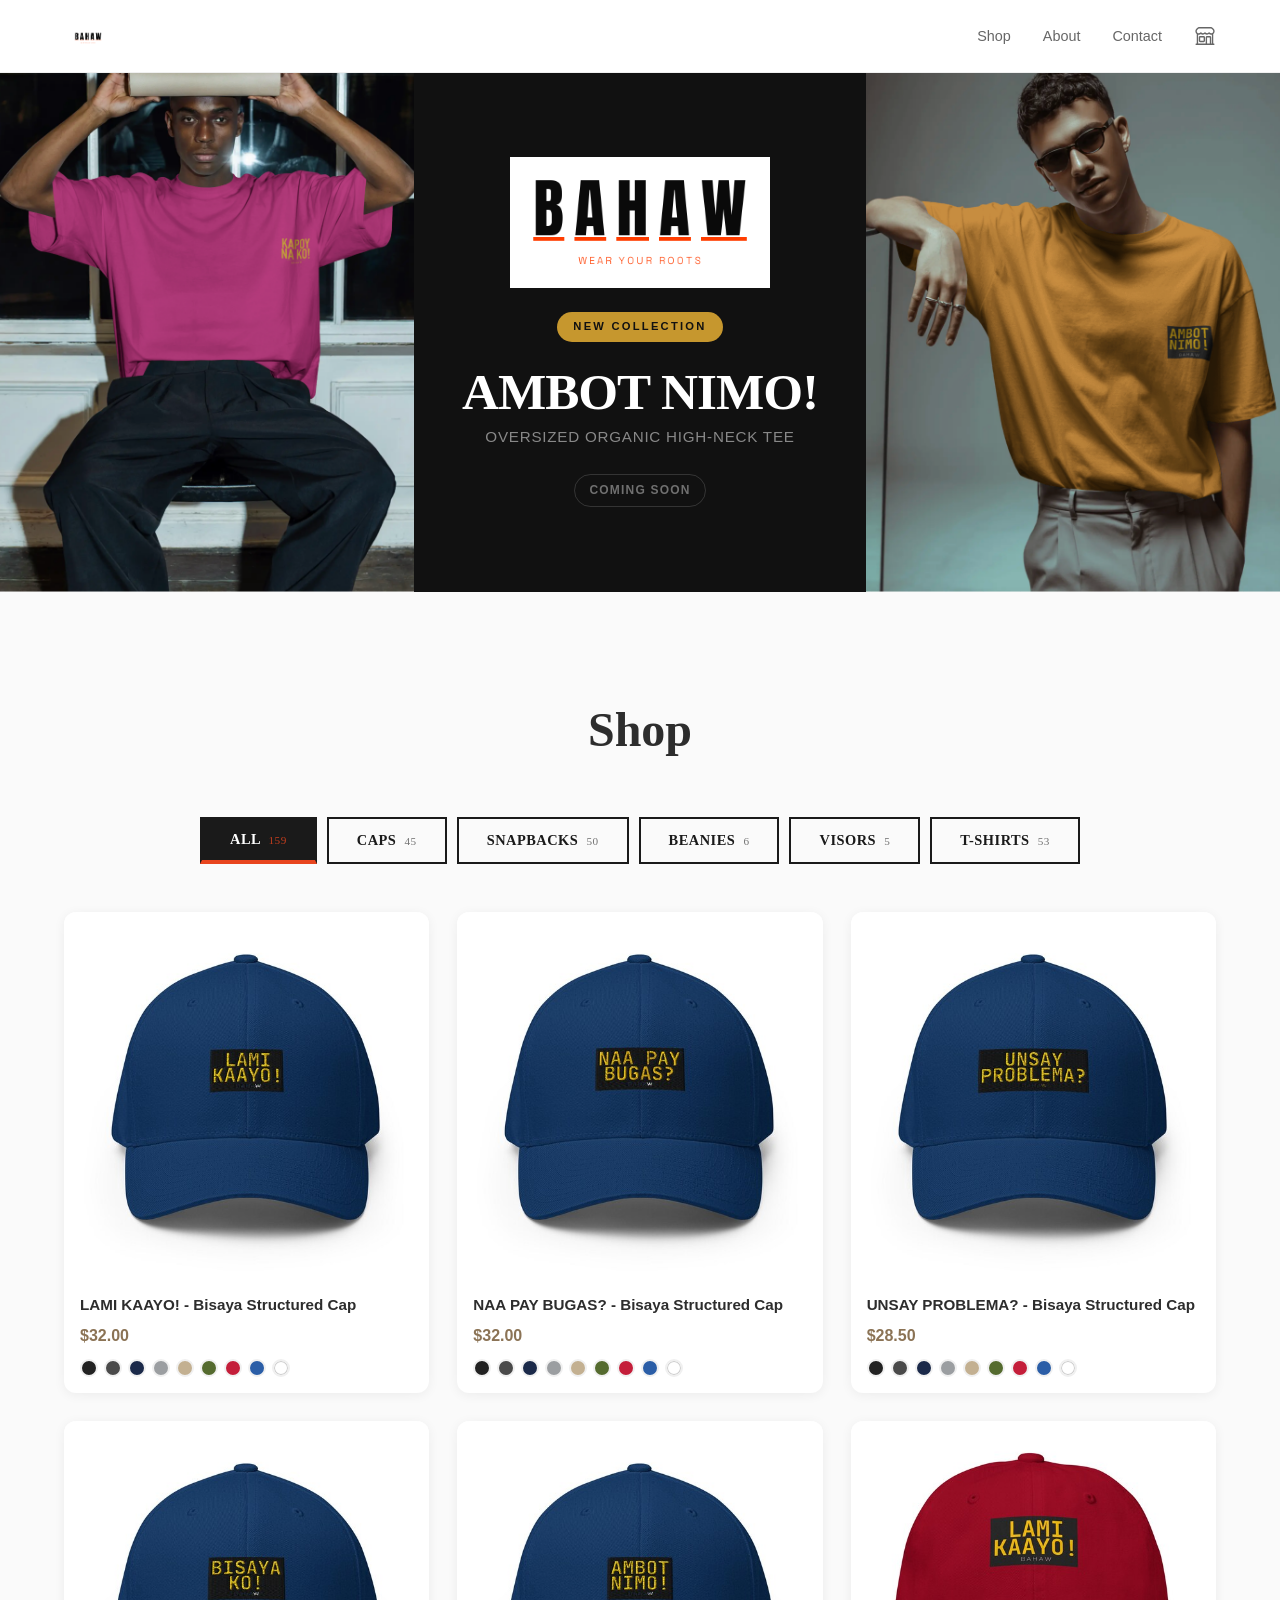
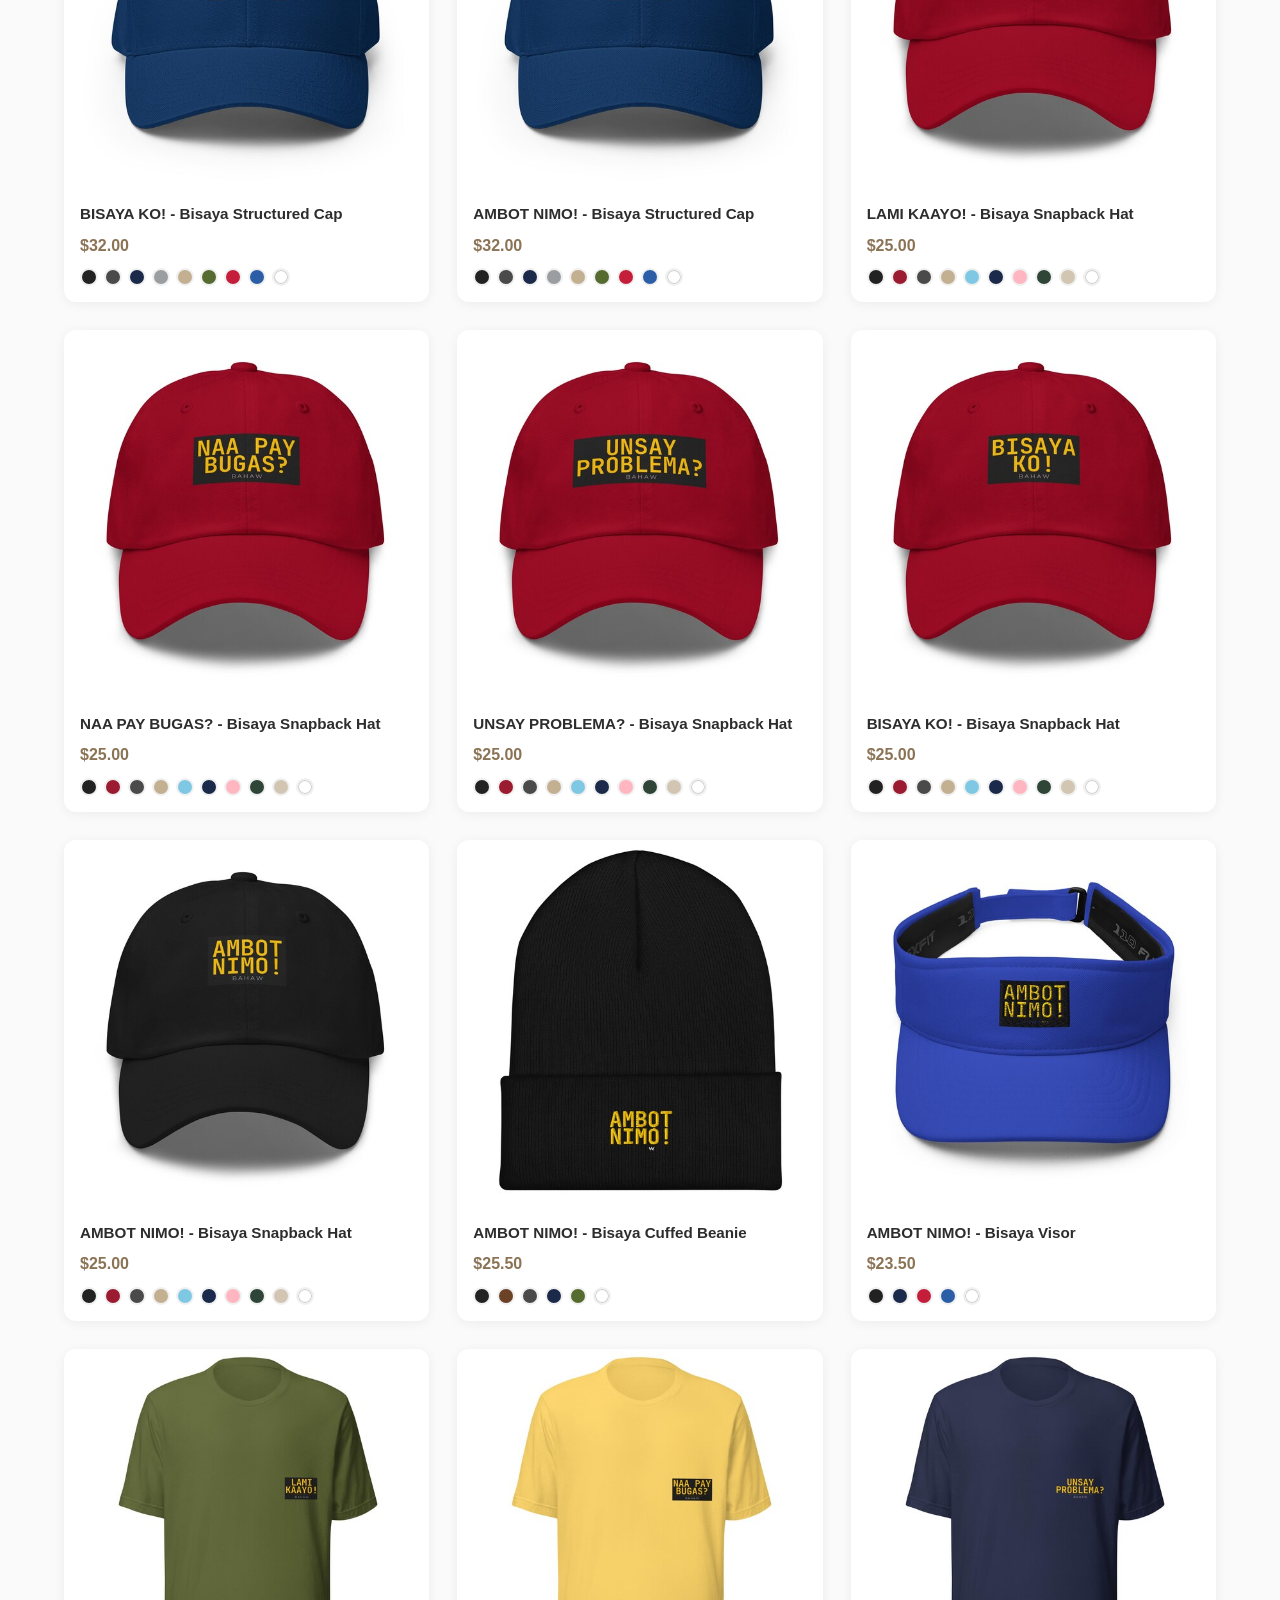
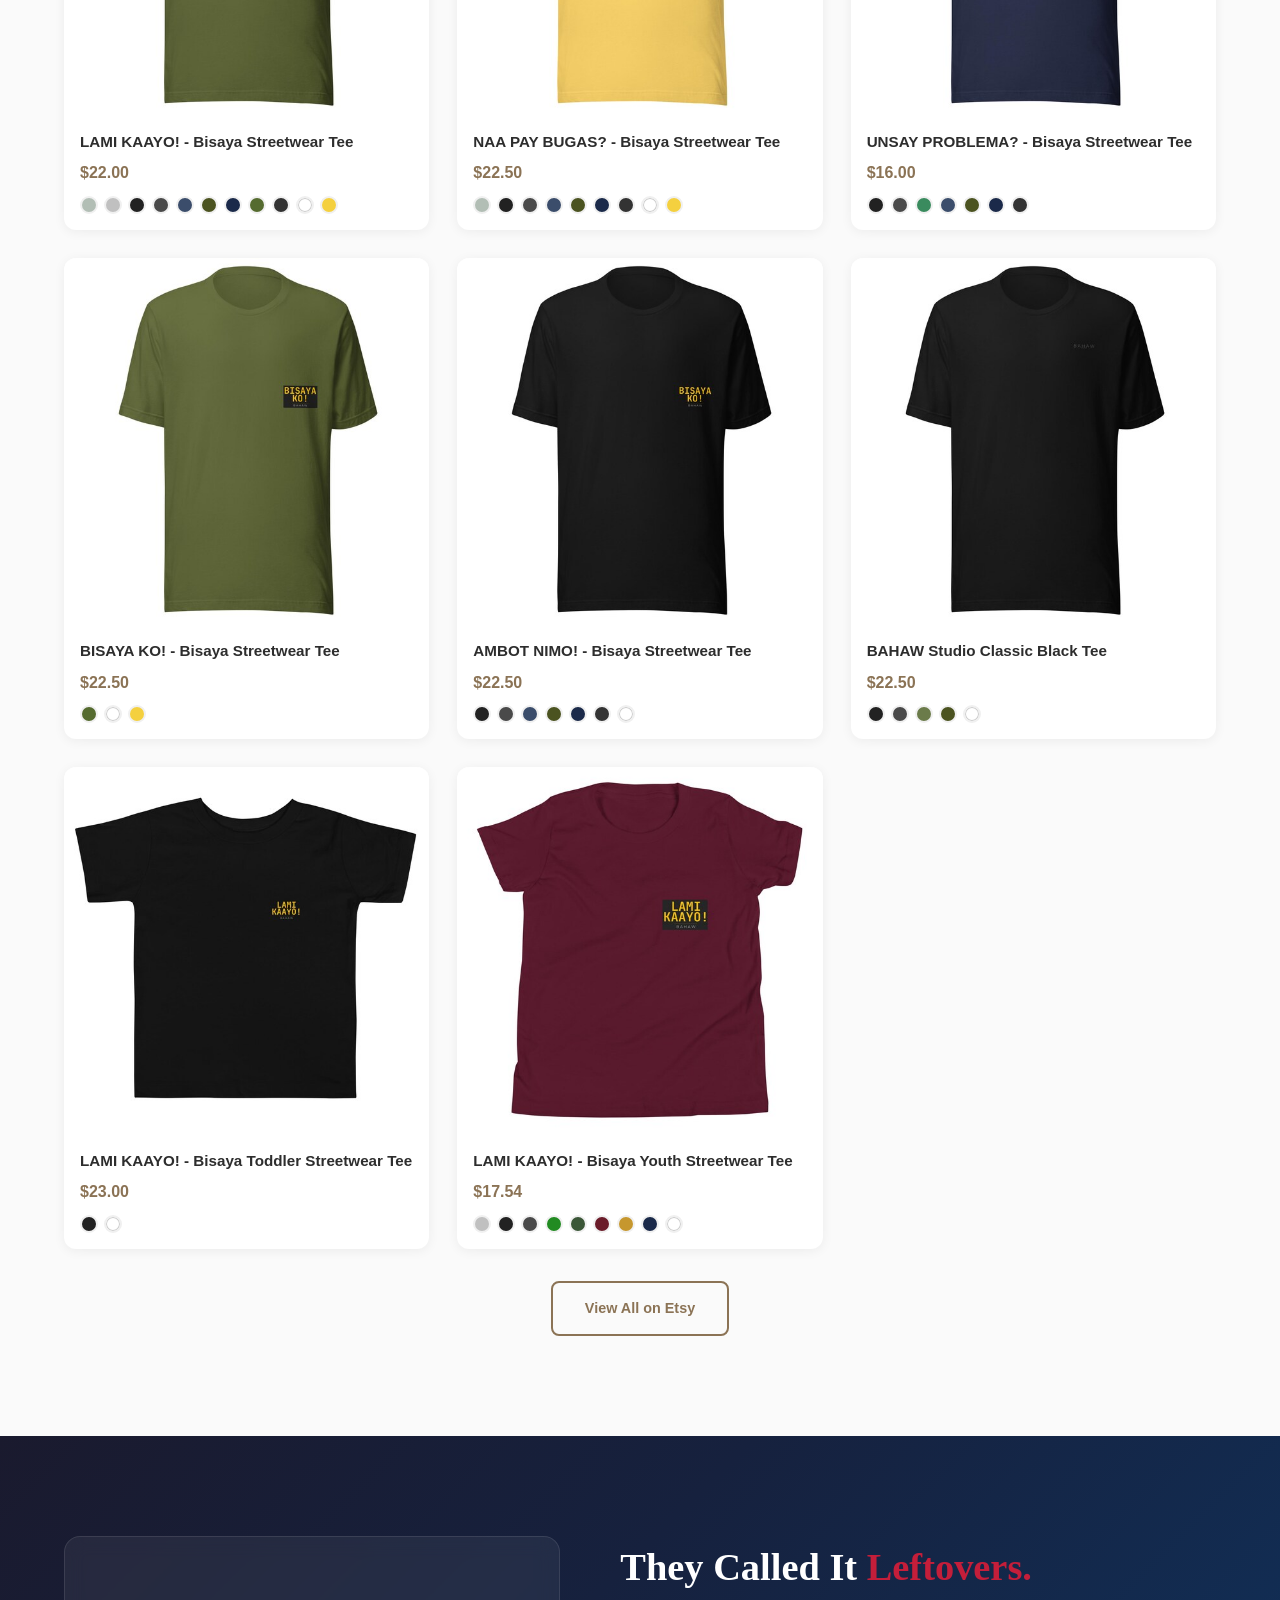
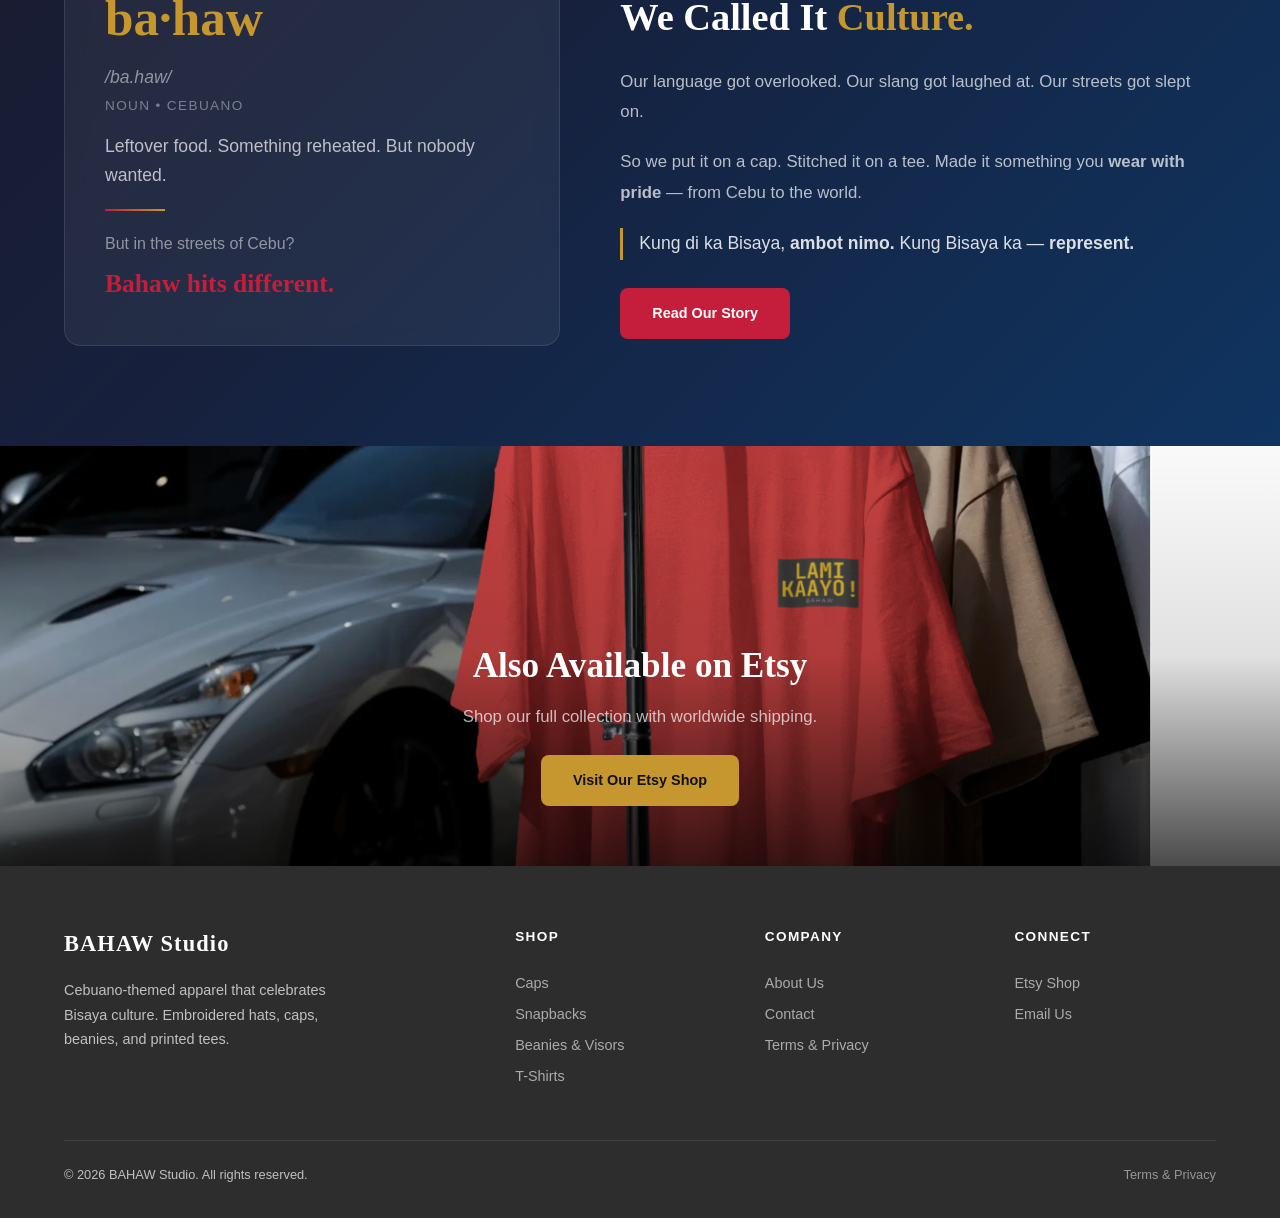
==== index.html @ 081707eb "Add New Drop hero section and lifestyle banner to home page - New Drop section with KAPOY NA KO and " ====
<!DOCTYPE html>
<html lang="en">
<head>
    <meta charset="UTF-8">
    <meta name="viewport" content="width=device-width, initial-scale=1.0">
    <title>BAHAW Studio &mdash; Wear Your Bisaya Pride</title>
    <meta name="description" content="BAHAW Studio &mdash; Cebuano-themed embroidered hats, caps, beanies, and printed t-shirts. Bold Bisaya slang you can wear. Born in Cebu, made for the world.">
    <meta name="theme-color" content="#8B7355">
    <link rel="icon" href="favicon.ico">
    <link rel="manifest" href="manifest.json">
    <link rel="stylesheet" href="css/style.css">
    <link rel="preconnect" href="https://fonts.googleapis.com">
    <link rel="preconnect" href="https://fonts.gstatic.com" crossorigin>
    <link href="https://fonts.googleapis.com/css2?family=Inter:wght@300;400;500;600;700&family=Playfair+Display:wght@400;600;700&display=swap" rel="stylesheet">
    <meta http-equiv="Content-Security-Policy" content="default-src 'self'; script-src 'self' https://web3forms.com; style-src 'self' 'unsafe-inline' https://fonts.googleapis.com; font-src 'self' https://fonts.gstatic.com; img-src 'self' data: https:; connect-src 'self' https://api.web3forms.com;">
</head>
<body>

    <!-- NAVIGATION -->
    <nav class="nav" id="nav">
        <div class="nav-inner">
            <a href="index.html" class="nav-logo">
                <img src="BAHAW-Studio-PP.png" alt="BAHAW Studio">
            </a>
            <button class="nav-toggle" id="navToggle" aria-label="Menu">
                <span></span>
                <span></span>
                <span></span>
            </button>
            <ul class="nav-links" id="navLinks">
                <li><a href="https://www.etsy.com/shop/BahawStudio" target="_blank" rel="noopener">Shop</a></li>
                <li><a href="about.html">About</a></li>
                <li><a href="contact.html">Contact</a></li>
                <li>
                    <a href="https://www.etsy.com/shop/BahawStudio" target="_blank" rel="noopener" class="nav-cart" title="Shop on Etsy">
                        <svg xmlns="http://www.w3.org/2000/svg" fill="none" viewBox="0 0 24 24" stroke-width="1.5" stroke="currentColor"><path stroke-linecap="round" stroke-linejoin="round" d="M13.5 21v-7.5a.75.75 0 0 1 .75-.75h3a.75.75 0 0 1 .75.75V21m-4.5 0H2.36m11.14 0H18m0 0h3.64m-1.39 0V9.349M3.75 21V9.349m0 0a3.001 3.001 0 0 0 3.75-.615A2.993 2.993 0 0 0 9.75 9.75c.896 0 1.7-.393 2.25-1.016a2.993 2.993 0 0 0 2.25 1.016c.896 0 1.7-.393 2.25-1.015a3.001 3.001 0 0 0 3.75.614m-16.5 0a3.004 3.004 0 0 1-.621-4.72l1.189-1.19A1.5 1.5 0 0 1 5.378 3h13.243a1.5 1.5 0 0 1 1.06.44l1.19 1.189a3 3 0 0 1-.621 4.72M6.75 18h3.75a.75.75 0 0 0 .75-.75V13.5a.75.75 0 0 0-.75-.75H6.75a.75.75 0 0 0-.75.75v3.75c0 .414.336.75.75.75Z" /></svg>
                    </a>
                </li>
            </ul>
        </div>
    </nav>

    <!-- NEW DROP -->
    <section class="new-drop">
        <div class="new-drop-inner">
            <div class="new-drop-img">
                <img src="images/new-drop-left.png" alt="KAPOY NA KO! Oversized Organic Tee — BAHAW Studio">
            </div>
            <div class="new-drop-center">
                <img src="BAHAW-Studio-PP-trimmed.png" alt="BAHAW Studio" class="new-drop-logo">
                <span class="new-drop-tag">New Collection</span>
                <h2 class="new-drop-title">AMBOT NIMO!</h2>
                <p class="new-drop-subtitle">Oversized Organic High-Neck Tee</p>
                <span class="new-drop-label">Coming Soon</span>
            </div>
            <div class="new-drop-img">
                <img src="images/new-drop-right.png" alt="AMBOT NIMO! Oversized Organic Tee — BAHAW Studio">
            </div>
        </div>
    </section>

    <!-- ALL PRODUCTS WITH FILTER -->
    <section class="section" id="featured">
        <div class="container">
            <div class="section-header fade-in">
                <h2 class="section-title">Shop</h2>
            </div>
            <div class="filter-bar fade-in" id="filterBar">
                <button class="filter-pill active" data-category="all">All <span class="filter-count" id="countAll"></span></button>
                <button class="filter-pill" data-category="caps">Caps <span class="filter-count" id="countCaps"></span></button>
                <button class="filter-pill" data-category="snapbacks">Snapbacks <span class="filter-count" id="countSnapbacks"></span></button>
                <button class="filter-pill" data-category="beanies">Beanies <span class="filter-count" id="countBeanies"></span></button>
                <button class="filter-pill" data-category="visors">Visors <span class="filter-count" id="countVisors"></span></button>
                <button class="filter-pill" data-category="tshirts">T-Shirts <span class="filter-count" id="countTshirts"></span></button>
            </div>
            <div class="products-grid" id="featuredGrid">
                <!-- Loaded by JS -->
            </div>
            <div class="text-center mt-32">
                <a href="https://www.etsy.com/shop/BahawStudio" target="_blank" rel="noopener" class="btn btn-secondary">View All on Etsy</a>
            </div>
        </div>
    </section>

    <!-- ABOUT -->
    <section class="bahaw-story">
        <div class="container">
            <div class="story-layout fade-in">
                <div class="story-dictionary">
                    <div class="dict-word">ba&middot;haw</div>
                    <div class="dict-phonetic">/ba.haw/</div>
                    <div class="dict-type">noun &bull; Cebuano</div>
                    <div class="dict-def">Leftover food. Something reheated. But nobody wanted.</div>
                    <div class="dict-divider"></div>
                    <div class="dict-redef">But in the streets of Cebu?</div>
                    <div class="dict-punchline">Bahaw hits different.</div>
                </div>
                <div class="story-text">
                    <h2>They Called It <span class="text-red">Leftovers.</span><br>We Called It <span class="text-gold">Culture.</span></h2>
                    <p>Our language got overlooked. Our slang got laughed at. Our streets got slept on.</p>
                    <p>So we put it on a cap. Stitched it on a tee. Made it something you <strong>wear with pride</strong> &mdash; from Cebu to the world.</p>
                    <p class="story-tagline">Kung di ka Bisaya, <strong>ambot nimo.</strong> Kung Bisaya ka &mdash; <strong>represent.</strong></p>
                    <a href="about.html" class="btn btn-primary">Read Our Story</a>
                </div>
            </div>
        </div>
    </section>

    <!-- LIFESTYLE BANNER -->
    <section class="lifestyle-banner">
        <img src="images/lifestyle-banner.jpg" alt="BAHAW Studio Streetwear Collection" class="lifestyle-banner-img">
        <div class="lifestyle-banner-content">
            <h3>Also Available on Etsy</h3>
            <p>Shop our full collection with worldwide shipping.</p>
            <a href="https://www.etsy.com/shop/BahawStudio" target="_blank" rel="noopener" class="btn btn-primary">Visit Our Etsy Shop</a>
        </div>
    </section>

    <!-- FOOTER -->
    <footer class="footer">
        <div class="container">
            <div class="footer-grid">
                <div class="footer-brand">
                    <div class="footer-logo">BAHAW Studio</div>
                    <p>Cebuano-themed apparel that celebrates Bisaya culture. Embroidered hats, caps, beanies, and printed tees.</p>
                </div>
                <div class="footer-col">
                    <h4>Shop</h4>
                    <a href="https://www.etsy.com/shop/BahawStudio" target="_blank" rel="noopener">Caps</a>
                    <a href="https://www.etsy.com/shop/BahawStudio" target="_blank" rel="noopener">Snapbacks</a>
                    <a href="https://www.etsy.com/shop/BahawStudio" target="_blank" rel="noopener">Beanies &amp; Visors</a>
                    <a href="https://www.etsy.com/shop/BahawStudio" target="_blank" rel="noopener">T-Shirts</a>
                </div>
                <div class="footer-col">
                    <h4>Company</h4>
                    <a href="about.html">About Us</a>
                    <a href="contact.html">Contact</a>
                    <a href="terms.html">Terms &amp; Privacy</a>
                </div>
                <div class="footer-col">
                    <h4>Connect</h4>
                    <a href="https://www.etsy.com/shop/BahawStudio" target="_blank" rel="noopener">Etsy Shop</a>
                    <a href="mailto:r.reafil2@gmail.com">Email Us</a>
                </div>
            </div>
            <div class="footer-bottom">
                <span>&copy; 2026 BAHAW Studio. All rights reserved.</span>
                <a href="terms.html">Terms &amp; Privacy</a>
            </div>
        </div>
    </footer>

    <script src="data/products.js"></script>
    <!-- cart.js removed — purchases handled via Etsy -->
    <script src="js/app.js"></script>
    <script src="js/products.js"></script>
    <script>
        if ('serviceWorker' in navigator) {
            navigator.serviceWorker.register('sw.js');
        }
    </script>
</body>
</html>
---- css/style.css ----
/* ================================
   BAHAW STUDIO — Clean & Light Theme
   ================================ */

/* --- Google Fonts loaded in HTML --- */
/* Inter (body) + Playfair Display (headings) */

:root {
    --bg: #FAFAFA;
    --bg-white: #FFFFFF;
    --text: #2D2D2D;
    --text-light: #666666;
    --text-muted: #999999;
    --primary: #8B7355;
    --primary-dark: #6B5740;
    --accent: #C4956A;
    --accent-light: #D4A87A;
    --border: #E8E8E8;
    --border-light: #F0F0F0;
    --shadow: 0 2px 12px rgba(0,0,0,0.06);
    --shadow-hover: 0 8px 30px rgba(0,0,0,0.1);
    --radius: 8px;
    --radius-lg: 12px;
    --font-heading: 'Playfair Display', Georgia, serif;
    --font-body: 'Inter', -apple-system, BlinkMacSystemFont, sans-serif;
    --nav-height: 72px;
    --container: 1200px;
}

/* --- RESET --- */
*, *::before, *::after {
    margin: 0;
    padding: 0;
    box-sizing: border-box;
}

html {
    scroll-behavior: smooth;
    scroll-padding-top: var(--nav-height);
}

body {
    background: var(--bg);
    color: var(--text);
    font-family: var(--font-body);
    font-weight: 400;
    font-size: 16px;
    line-height: 1.6;
    overflow-x: hidden;
    -webkit-font-smoothing: antialiased;
    -moz-osx-font-smoothing: grayscale;
}

a {
    color: inherit;
    text-decoration: none;
}

img {
    max-width: 100%;
    display: block;
}

button {
    font-family: inherit;
    cursor: pointer;
}

input, textarea, select {
    font-family: inherit;
    font-size: inherit;
}

ul, ol {
    list-style: none;
}

/* --- CONTAINER --- */
.container {
    max-width: var(--container);
    margin: 0 auto;
    padding: 0 24px;
}

/* --- NAVIGATION --- */
.nav {
    position: fixed;
    top: 0;
    left: 0;
    right: 0;
    z-index: 1000;
    background: rgba(255, 255, 255, 0.95);
    backdrop-filter: blur(20px);
    -webkit-backdrop-filter: blur(20px);
    border-bottom: 1px solid var(--border-light);
    transition: box-shadow 0.3s;
}

.nav.scrolled {
    box-shadow: 0 2px 20px rgba(0,0,0,0.06);
}

.nav-inner {
    max-width: var(--container);
    margin: 0 auto;
    padding: 0 24px;
    display: flex;
    align-items: center;
    justify-content: space-between;
    height: var(--nav-height);
}

.nav-logo {
    display: flex;
    align-items: center;
    gap: 10px;
}

.nav-logo img {
    height: 48px;
    width: auto;
}

.nav-logo-text {
    font-family: var(--font-heading);
    font-size: 1.3rem;
    font-weight: 700;
    color: var(--text);
    letter-spacing: 0.05em;
}

.nav-links {
    display: flex;
    align-items: center;
    gap: 32px;
}

.nav-links a {
    font-size: 0.9rem;
    font-weight: 500;
    color: var(--text-light);
    transition: color 0.3s;
    position: relative;
}

.nav-links a::after {
    content: '';
    position: absolute;
    bottom: -4px;
    left: 0;
    width: 0;
    height: 2px;
    background: var(--accent);
    transition: width 0.3s;
}

.nav-links a:hover {
    color: var(--text);
}

.nav-links a:hover::after {
    width: 100%;
}

.nav-cart {
    position: relative;
    display: flex;
    align-items: center;
    gap: 6px;
    font-size: 0.9rem;
    font-weight: 500;
    color: var(--text-light);
    transition: color 0.3s;
}

.nav-cart:hover {
    color: var(--text);
}

.nav-cart svg {
    width: 22px;
    height: 22px;
}

.cart-badge {
    position: absolute;
    top: -8px;
    right: -10px;
    background: var(--accent);
    color: #fff;
    font-size: 0.65rem;
    font-weight: 700;
    min-width: 18px;
    height: 18px;
    border-radius: 50%;
    display: flex;
    align-items: center;
    justify-content: center;
    padding: 0 4px;
}

.cart-badge:empty,
.cart-badge[data-count="0"] {
    display: none;
}

/* Mobile toggle */
.nav-toggle {
    display: none;
    background: none;
    border: none;
    cursor: pointer;
    flex-direction: column;
    gap: 5px;
    padding: 8px;
    z-index: 1001;
}

.nav-toggle span {
    display: block;
    width: 24px;
    height: 2px;
    background: var(--text);
    transition: all 0.3s;
}

.nav-toggle.active span:nth-child(1) {
    transform: rotate(45deg) translate(5px, 5px);
}

.nav-toggle.active span:nth-child(2) {
    opacity: 0;
}

.nav-toggle.active span:nth-child(3) {
    transform: rotate(-45deg) translate(5px, -5px);
}

/* --- BUTTONS --- */
.btn {
    display: inline-flex;
    align-items: center;
    justify-content: center;
    gap: 8px;
    padding: 14px 32px;
    font-family: var(--font-body);
    font-size: 0.9rem;
    font-weight: 600;
    border: none;
    border-radius: var(--radius);
    cursor: pointer;
    transition: all 0.3s;
    text-align: center;
}

.btn-primary {
    background: var(--accent);
    color: #fff;
}

.btn-primary:hover {
    background: var(--accent-light);
    transform: translateY(-2px);
    box-shadow: 0 6px 20px rgba(196, 149, 106, 0.3);
}

.btn-secondary {
    background: transparent;
    color: var(--primary);
    border: 2px solid var(--primary);
}

.btn-secondary:hover {
    background: var(--primary);
    color: #fff;
    transform: translateY(-2px);
}

.btn-outline {
    background: transparent;
    color: var(--text);
    border: 1px solid var(--border);
}

.btn-outline:hover {
    border-color: var(--text);
}

.btn-sm {
    padding: 10px 20px;
    font-size: 0.85rem;
}

.btn-lg {
    padding: 16px 40px;
    font-size: 1rem;
}

.btn-full {
    width: 100%;
}

.btn:disabled {
    opacity: 0.5;
    cursor: not-allowed;
    transform: none !important;
}

/* --- HERO SECTION --- */
.hero {
    margin-top: var(--nav-height);
    background: #222;
    display: flex;
    align-items: center;
    justify-content: center;
    padding: 60px 24px;
}

.hero-content {
    display: flex;
    justify-content: center;
    align-items: center;
}

.hero-logo {
    height: 180px;
    width: auto;
}

/* --- NEW DROP SECTION --- */
.new-drop {
    margin-top: var(--nav-height);
    background: #111;
    overflow: hidden;
}

.new-drop-inner {
    display: grid;
    grid-template-columns: 1fr auto 1fr;
    min-height: 520px;
}

.new-drop-img {
    overflow: hidden;
}

.new-drop-img img {
    width: 100%;
    height: 100%;
    object-fit: cover;
    object-position: center top;
    transition: transform 6s ease;
}

.new-drop-img:hover img {
    transform: scale(1.05);
}

.new-drop-center {
    display: flex;
    flex-direction: column;
    align-items: center;
    justify-content: center;
    text-align: center;
    padding: 60px 48px;
    color: #fff;
}

.new-drop-logo {
    width: 260px;
    height: auto;
    margin-bottom: 24px;
}

.new-drop-tag {
    display: inline-block;
    font-size: 0.7rem;
    font-weight: 700;
    letter-spacing: 0.2em;
    text-transform: uppercase;
    color: #111;
    background: #C6972E;
    padding: 6px 16px;
    border-radius: 20px;
    margin-bottom: 24px;
    animation: dropPulse 2s ease-in-out infinite;
}

@keyframes dropPulse {
    0%, 100% { box-shadow: 0 0 0 0 rgba(198, 151, 46, 0.4); }
    50% { box-shadow: 0 0 0 8px rgba(198, 151, 46, 0); }
}

.new-drop-title {
    font-family: var(--font-heading);
    font-size: clamp(2rem, 4vw, 3.5rem);
    font-weight: 700;
    line-height: 1;
    margin-bottom: 8px;
    letter-spacing: -0.02em;
}

.new-drop-subtitle {
    font-size: 0.95rem;
    color: rgba(255,255,255,0.5);
    font-weight: 300;
    letter-spacing: 0.05em;
    text-transform: uppercase;
    margin-bottom: 24px;
}

.new-drop-label {
    display: inline-block;
    font-size: 0.75rem;
    font-weight: 600;
    letter-spacing: 0.1em;
    text-transform: uppercase;
    color: rgba(255,255,255,0.4);
    border: 1px solid rgba(255,255,255,0.15);
    padding: 6px 14px;
    border-radius: 20px;
}

/* --- SECTIONS --- */
.section {
    padding: 100px 0;
}

.section-header {
    text-align: center;
    margin-bottom: 48px;
}

.section-tag {
    display: inline-block;
    font-size: 0.8rem;
    font-weight: 600;
    letter-spacing: 0.15em;
    text-transform: uppercase;
    color: var(--accent);
    margin-bottom: 12px;
}

.section-title {
    font-family: var(--font-heading);
    font-size: clamp(2rem, 4vw, 3rem);
    font-weight: 700;
    color: var(--text);
    margin-bottom: 0;
}

.section-desc {
    font-size: 1.05rem;
    color: var(--text-light);
    max-width: 600px;
    margin: 0 auto;
}

/* --- PRODUCT CARDS --- */
.products-grid {
    display: grid;
    grid-template-columns: repeat(3, 1fr);
    gap: 28px;
}

.product-card-img {
    position: relative;
    width: 100%;
    aspect-ratio: 1;
    background: #F5F5F5;
    overflow: hidden;
}

.product-card-img img {
    width: 100%;
    height: 100%;
    object-fit: cover;
    transition: transform 0.5s;
}

.product-card:hover .product-card-img img {
    transform: scale(1.05);
}

.product-card-img .placeholder-img {
    width: 100%;
    height: 100%;
    display: flex;
    align-items: center;
    justify-content: center;
    color: var(--text-muted);
    font-size: 0.85rem;
    background: linear-gradient(135deg, #f0ebe5 0%, #e8e0d8 100%);
}

.product-card-badge {
    position: absolute;
    top: 12px;
    left: 12px;
    padding: 4px 12px;
    border-radius: 20px;
    font-size: 0.7rem;
    font-weight: 700;
    letter-spacing: 0.05em;
    text-transform: uppercase;
}

.badge-new {
    background: var(--accent);
    color: #fff;
}

.badge-sale {
    background: #E74C3C;
    color: #fff;
}

.badge-bestseller {
    background: var(--primary);
    color: #fff;
}

.product-quick-add {
    position: absolute;
    bottom: 12px;
    left: 12px;
    right: 12px;
    opacity: 0;
    transform: translateY(8px);
    transition: all 0.3s;
}

.product-card:hover .product-quick-add {
    opacity: 1;
    transform: translateY(0);
}

.product-card-info {
    padding: 16px;
}

.product-card-name {
    font-weight: 600;
    font-size: 0.95rem;
    margin-bottom: 6px;
    color: var(--text);
}

.product-card-price {
    display: flex;
    align-items: center;
    gap: 8px;
}

.product-card-price .current {
    font-weight: 700;
    font-size: 1rem;
    color: var(--primary);
}

.product-card-price .compare {
    font-size: 0.85rem;
    color: var(--text-muted);
    text-decoration: line-through;
}

.product-card-colors {
    display: flex;
    gap: 6px;
    margin-top: 10px;
    flex-wrap: wrap;
}

.color-dot {
    width: 18px;
    height: 18px;
    border-radius: 50%;
    border: 2px solid var(--border-light);
    cursor: pointer;
    transition: border-color 0.2s, transform 0.15s;
}

.color-dot:hover {
    border-color: var(--text);
    transform: scale(1.2);
}

/* --- VARIANT THUMBNAILS --- */
.variant-thumbs {
    display: flex;
    gap: 8px;
    margin-top: 12px;
    overflow-x: auto;
    -webkit-overflow-scrolling: touch;
    padding-bottom: 4px;
}

.variant-thumb {
    width: 64px;
    height: 64px;
    border-radius: 8px;
    overflow: hidden;
    cursor: pointer;
    border: 2px solid var(--border-light);
    flex-shrink: 0;
    transition: border-color 0.2s, transform 0.2s;
}

.variant-thumb:hover {
    border-color: var(--accent);
    transform: scale(1.05);
}

.variant-thumb.active {
    border-color: var(--primary);
    box-shadow: 0 0 0 1px var(--primary);
}

.variant-thumb img {
    width: 100%;
    height: 100%;
    object-fit: cover;
}

/* Product card as div (not link) */
.product-card {
    background: var(--bg-white);
    border-radius: var(--radius-lg);
    overflow: hidden;
    box-shadow: var(--shadow);
    transition: transform 0.3s, box-shadow 0.3s;
    text-decoration: none;
    color: inherit;
    display: block;
}

.product-card:hover {
    transform: translateY(-4px);
    box-shadow: var(--shadow-hover);
}

.product-card-link {
    display: block;
    text-decoration: none;
    color: inherit;
}

/* --- CATEGORY CARDS --- */
.categories-grid {
    display: grid;
    grid-template-columns: repeat(3, 1fr);
    gap: 24px;
}

.category-card {
    position: relative;
    aspect-ratio: 3/4;
    border-radius: var(--radius-lg);
    overflow: hidden;
    display: flex;
    align-items: flex-end;
    text-decoration: none;
    color: #fff;
    transition: transform 0.3s;
}

.category-card:hover {
    transform: translateY(-4px);
}

.category-card-bg {
    position: absolute;
    inset: 0;
    background: linear-gradient(135deg, var(--primary) 0%, var(--accent) 100%);
}

.category-card:nth-child(2) .category-card-bg {
    background: linear-gradient(135deg, #6B5740 0%, #8B7355 100%);
}

.category-card:nth-child(3) .category-card-bg {
    background: linear-gradient(135deg, #C4956A 0%, #D4A87A 100%);
}

.category-card-content {
    position: relative;
    z-index: 1;
    padding: 32px;
    width: 100%;
    background: linear-gradient(transparent, rgba(0,0,0,0.4));
}

.category-card-title {
    font-family: var(--font-heading);
    font-size: 1.6rem;
    font-weight: 700;
    margin-bottom: 8px;
}

.category-card-count {
    font-size: 0.85rem;
    opacity: 0.85;
}

/* --- BAHAW STORY SECTION --- */
.bahaw-story {
    padding: 100px 0;
    background: linear-gradient(135deg, #1a1a2e 0%, #16213e 40%, #0f3460 100%);
    color: #fff;
}

.story-layout {
    display: grid;
    grid-template-columns: 1fr 1.2fr;
    gap: 60px;
    align-items: center;
}

.story-dictionary {
    background: rgba(255,255,255,0.06);
    border: 1px solid rgba(255,255,255,0.1);
    border-radius: 16px;
    padding: 40px;
    backdrop-filter: blur(10px);
}

.dict-word {
    font-family: var(--font-heading);
    font-size: clamp(2.5rem, 4vw, 3.5rem);
    font-weight: 700;
    color: #C6972E;
    margin-bottom: 4px;
}

.dict-phonetic {
    font-size: 1.1rem;
    color: rgba(255,255,255,0.5);
    font-style: italic;
    margin-bottom: 4px;
}

.dict-type {
    font-size: 0.85rem;
    color: rgba(255,255,255,0.4);
    text-transform: uppercase;
    letter-spacing: 0.1em;
    margin-bottom: 16px;
}

.dict-def {
    font-size: 1.1rem;
    color: rgba(255,255,255,0.7);
    line-height: 1.6;
}

.dict-divider {
    width: 60px;
    height: 2px;
    background: linear-gradient(90deg, #C41E3A, #C6972E);
    margin: 20px 0;
}

.dict-redef {
    font-size: 1rem;
    color: rgba(255,255,255,0.5);
    margin-bottom: 8px;
}

.dict-punchline {
    font-family: var(--font-heading);
    font-size: 1.6rem;
    font-weight: 700;
    color: #C41E3A;
}

.story-text h2 {
    font-family: var(--font-heading);
    font-size: clamp(1.8rem, 3vw, 2.5rem);
    font-weight: 700;
    line-height: 1.3;
    margin-bottom: 24px;
    color: #fff;
}

.text-red { color: #C41E3A; }
.text-gold { color: #C6972E; }

.story-text p {
    color: rgba(255,255,255,0.7);
    font-size: 1.05rem;
    line-height: 1.8;
    margin-bottom: 20px;
}

.story-tagline {
    color: rgba(255,255,255,0.85) !important;
    font-size: 1.1rem !important;
    border-left: 3px solid #C6972E;
    padding-left: 16px;
    margin-top: 8px;
}

.story-text .btn-primary {
    background: #C41E3A;
    margin-top: 8px;
}

.story-text .btn-primary:hover {
    background: #d4263f;
    box-shadow: 0 6px 24px rgba(196, 30, 58, 0.4);
}

/* --- LIFESTYLE BANNER --- */
.lifestyle-banner {
    position: relative;
    min-height: 420px;
    overflow: hidden;
}

.lifestyle-banner-img {
    position: absolute;
    inset: -10%;
    width: 120%;
    height: 120%;
    object-fit: cover;
    object-position: center 40%;
}

.lifestyle-banner-content {
    position: relative;
    z-index: 2;
    display: flex;
    flex-direction: column;
    align-items: center;
    justify-content: flex-end;
    text-align: center;
    min-height: 420px;
    padding: 60px 24px;
    background: linear-gradient(to top, rgba(0,0,0,0.7) 0%, rgba(0,0,0,0.1) 50%, transparent 100%);
    color: #fff;
}

.lifestyle-banner-content h3 {
    font-family: var(--font-heading);
    font-size: clamp(1.5rem, 3vw, 2.2rem);
    margin-bottom: 10px;
}

.lifestyle-banner-content p {
    color: rgba(255,255,255,0.7);
    margin-bottom: 24px;
    font-size: 1.05rem;
}

.lifestyle-banner-content .btn-primary {
    background: #C6972E;
    color: #111;
    font-weight: 700;
}

.lifestyle-banner-content .btn-primary:hover {
    background: #d4a53c;
    box-shadow: 0 6px 24px rgba(198, 151, 46, 0.4);
}

/* --- ETSY SECTION --- */
.etsy-banner {
    background: var(--bg-white);
    border: 1px solid var(--border);
    border-radius: var(--radius-lg);
    padding: 40px;
    display: flex;
    align-items: center;
    justify-content: space-between;
    gap: 24px;
    box-shadow: var(--shadow);
}

.etsy-banner-text h3 {
    font-family: var(--font-heading);
    font-size: 1.4rem;
    margin-bottom: 8px;
}

.etsy-banner-text p {
    color: var(--text-light);
}

/* --- FOOTER --- */
.footer {
    background: var(--text);
    color: rgba(255,255,255,0.7);
    padding: 60px 0 32px;
}

.footer-grid {
    display: grid;
    grid-template-columns: 2fr 1fr 1fr 1fr;
    gap: 48px;
    margin-bottom: 48px;
}

.footer-brand {
    max-width: 300px;
}

.footer-logo {
    font-family: var(--font-heading);
    font-size: 1.4rem;
    font-weight: 700;
    color: #fff;
    letter-spacing: 0.05em;
    margin-bottom: 16px;
}

.footer-brand p {
    font-size: 0.9rem;
    line-height: 1.7;
}

.footer-col h4 {
    color: #fff;
    font-size: 0.85rem;
    font-weight: 600;
    text-transform: uppercase;
    letter-spacing: 0.1em;
    margin-bottom: 20px;
}

.footer-col a {
    display: block;
    font-size: 0.9rem;
    color: rgba(255,255,255,0.6);
    padding: 4px 0;
    transition: color 0.3s;
}

.footer-col a:hover {
    color: var(--accent);
}

.footer-bottom {
    border-top: 1px solid rgba(255,255,255,0.1);
    padding-top: 24px;
    display: flex;
    align-items: center;
    justify-content: space-between;
    font-size: 0.8rem;
}

.footer-bottom a {
    color: rgba(255,255,255,0.5);
    transition: color 0.3s;
}

.footer-bottom a:hover {
    color: var(--accent);
}

/* --- SHOP PAGE --- */
.page-header {
    margin-top: var(--nav-height);
    padding: 48px 0;
    background: linear-gradient(135deg, #F5F0EB 0%, #FAFAFA 100%);
    text-align: center;
}

.page-title {
    font-family: var(--font-heading);
    font-size: clamp(2rem, 4vw, 3rem);
    font-weight: 700;
    margin-bottom: 8px;
}

.page-desc {
    color: var(--text-light);
    font-size: 1.05rem;
}

.shop-controls {
    display: flex;
    align-items: center;
    justify-content: space-between;
    flex-wrap: wrap;
    gap: 16px;
    margin-bottom: 40px;
}

.filter-bar {
    display: flex;
    justify-content: center;
    gap: 10px;
    flex-wrap: wrap;
    margin-bottom: 48px;
}

.filter-pills {
    display: flex;
    gap: 8px;
    flex-wrap: wrap;
}

.filter-pill {
    padding: 12px 28px;
    border: 2px solid #1a1a1a;
    border-radius: 0;
    background: transparent;
    font-family: var(--font-heading);
    font-size: 0.9rem;
    font-weight: 700;
    letter-spacing: 0.5px;
    text-transform: uppercase;
    color: #1a1a1a;
    cursor: pointer;
    transition: all 0.25s;
    position: relative;
}

.filter-pill:hover {
    background: #1a1a1a;
    border-color: #1a1a1a;
    color: #fff;
}

.filter-pill.active {
    background: #1a1a1a;
    border-color: #1a1a1a;
    color: #fff;
    border-bottom: 4px solid #e8451e;
}

.filter-count {
    font-size: 0.7rem;
    font-weight: 400;
    opacity: 0.6;
    margin-left: 4px;
}

.filter-pill.active .filter-count {
    opacity: 0.8;
    color: #e8451e;
}

.sort-select {
    padding: 10px 16px;
    border: 1px solid var(--border);
    border-radius: var(--radius);
    background: var(--bg-white);
    font-size: 0.85rem;
    color: var(--text);
    cursor: pointer;
    outline: none;
}

.sort-select:focus {
    border-color: var(--primary);
}

.shop-results {
    font-size: 0.85rem;
    color: var(--text-muted);
    margin-bottom: 24px;
}

.no-products {
    grid-column: 1 / -1;
    text-align: center;
    padding: 80px 0;
    color: var(--text-muted);
}

/* --- PRODUCT DETAIL PAGE --- */
.product-detail {
    margin-top: var(--nav-height);
    padding: 40px 0 80px;
}

.breadcrumb {
    display: flex;
    align-items: center;
    gap: 8px;
    font-size: 0.85rem;
    color: var(--text-muted);
    margin-bottom: 32px;
}

.breadcrumb a {
    color: var(--text-light);
    transition: color 0.3s;
}

.breadcrumb a:hover {
    color: var(--accent);
}

.breadcrumb span {
    color: var(--text-muted);
}

.product-layout {
    display: grid;
    grid-template-columns: 1fr 1fr;
    gap: 60px;
    align-items: start;
}

.product-gallery {
    position: sticky;
    top: calc(var(--nav-height) + 24px);
}

.product-main-image {
    width: 100%;
    aspect-ratio: 1;
    border-radius: var(--radius-lg);
    overflow: hidden;
    background: #F5F5F5;
    margin-bottom: 12px;
}

.product-main-image img {
    width: 100%;
    height: 100%;
    object-fit: cover;
}

.product-main-image .placeholder-img {
    width: 100%;
    height: 100%;
    display: flex;
    align-items: center;
    justify-content: center;
    color: var(--text-muted);
    background: linear-gradient(135deg, #f0ebe5 0%, #e8e0d8 100%);
}

.product-thumbs {
    display: flex;
    gap: 8px;
}

.product-thumb {
    width: 72px;
    height: 72px;
    border-radius: var(--radius);
    overflow: hidden;
    border: 2px solid transparent;
    cursor: pointer;
    transition: border-color 0.2s;
    background: #F5F5F5;
}

.product-thumb.active,
.product-thumb:hover {
    border-color: var(--primary);
}

.product-thumb img {
    width: 100%;
    height: 100%;
    object-fit: cover;
}

.product-info-detail {
    padding-top: 8px;
}

.product-category-tag {
    display: inline-block;
    font-size: 0.75rem;
    font-weight: 600;
    letter-spacing: 0.1em;
    text-transform: uppercase;
    color: var(--accent);
    margin-bottom: 12px;
}

.product-title {
    font-family: var(--font-heading);
    font-size: clamp(1.6rem, 3vw, 2.2rem);
    font-weight: 700;
    margin-bottom: 16px;
}

.product-price-detail {
    display: flex;
    align-items: baseline;
    gap: 12px;
    margin-bottom: 24px;
}

.product-price-detail .current {
    font-size: 1.5rem;
    font-weight: 700;
    color: var(--primary);
}

.product-price-detail .compare {
    font-size: 1.1rem;
    color: var(--text-muted);
    text-decoration: line-through;
}

.product-description {
    color: var(--text-light);
    line-height: 1.8;
    margin-bottom: 32px;
}

/* Size selector */
.option-label {
    font-size: 0.85rem;
    font-weight: 600;
    margin-bottom: 10px;
    display: block;
}

.size-options {
    display: flex;
    gap: 8px;
    margin-bottom: 24px;
    flex-wrap: wrap;
}

.size-btn {
    padding: 10px 20px;
    border: 1px solid var(--border);
    border-radius: var(--radius);
    background: var(--bg-white);
    font-size: 0.85rem;
    font-weight: 500;
    cursor: pointer;
    transition: all 0.2s;
}

.size-btn:hover {
    border-color: var(--primary);
}

.size-btn.active {
    background: var(--primary);
    border-color: var(--primary);
    color: #fff;
}

/* Color selector */
.color-options {
    display: flex;
    gap: 10px;
    margin-bottom: 24px;
    flex-wrap: wrap;
}

.color-swatch {
    width: 32px;
    height: 32px;
    border-radius: 50%;
    border: 3px solid transparent;
    cursor: pointer;
    transition: all 0.2s;
    position: relative;
}

.color-swatch:hover {
    transform: scale(1.1);
}

.color-swatch.active {
    border-color: var(--primary);
    box-shadow: 0 0 0 2px var(--bg), 0 0 0 4px var(--primary);
}

/* Quantity */
.qty-selector {
    display: inline-flex;
    align-items: center;
    border: 1px solid var(--border);
    border-radius: var(--radius);
    overflow: hidden;
    margin-bottom: 24px;
}

.qty-btn {
    width: 40px;
    height: 40px;
    display: flex;
    align-items: center;
    justify-content: center;
    background: none;
    border: none;
    font-size: 1.2rem;
    color: var(--text);
    cursor: pointer;
    transition: background 0.2s;
}

.qty-btn:hover {
    background: var(--border-light);
}

.qty-input {
    width: 50px;
    height: 40px;
    border: none;
    text-align: center;
    font-size: 0.95rem;
    font-weight: 600;
    outline: none;
    background: none;
}

.qty-input::-webkit-inner-spin-button,
.qty-input::-webkit-outer-spin-button {
    -webkit-appearance: none;
}

.product-actions {
    display: flex;
    gap: 12px;
    margin-bottom: 32px;
}

.product-actions .btn {
    flex: 1;
}

.etsy-link {
    display: inline-flex;
    align-items: center;
    gap: 8px;
    font-size: 0.9rem;
    color: var(--text-light);
    margin-bottom: 32px;
    transition: color 0.3s;
}

.etsy-link:hover {
    color: var(--accent);
}

/* Collapsible details */
.detail-accordion {
    border-top: 1px solid var(--border);
}

.detail-accordion-item {
    border-bottom: 1px solid var(--border);
}

.detail-accordion-header {
    display: flex;
    align-items: center;
    justify-content: space-between;
    padding: 16px 0;
    cursor: pointer;
    font-weight: 600;
    font-size: 0.9rem;
    background: none;
    border: none;
    width: 100%;
    text-align: left;
    color: var(--text);
}

.detail-accordion-header::after {
    content: '+';
    font-size: 1.2rem;
    font-weight: 400;
    color: var(--text-muted);
    transition: transform 0.3s;
}

.detail-accordion-item.open .detail-accordion-header::after {
    content: '\2212';
}

.detail-accordion-body {
    max-height: 0;
    overflow: hidden;
    transition: max-height 0.3s ease;
}

.detail-accordion-body-inner {
    padding: 0 0 16px;
    color: var(--text-light);
    font-size: 0.9rem;
    line-height: 1.8;
}

.detail-accordion-item.open .detail-accordion-body {
    max-height: 500px;
}

/* Related products */
.related-section {
    padding: 80px 0;
    border-top: 1px solid var(--border-light);
}

/* --- CART PAGE --- */
.cart-page {
    margin-top: var(--nav-height);
    padding: 40px 0 80px;
    min-height: 60vh;
}

.cart-layout {
    display: grid;
    grid-template-columns: 1fr 380px;
    gap: 48px;
    align-items: start;
}

.cart-items {
    display: flex;
    flex-direction: column;
    gap: 16px;
}

.cart-item {
    display: grid;
    grid-template-columns: 100px 1fr auto;
    gap: 20px;
    align-items: center;
    padding: 20px;
    background: var(--bg-white);
    border-radius: var(--radius-lg);
    box-shadow: var(--shadow);
}

.cart-item-img {
    width: 100px;
    height: 100px;
    border-radius: var(--radius);
    overflow: hidden;
    background: #F5F5F5;
}

.cart-item-img img {
    width: 100%;
    height: 100%;
    object-fit: cover;
}

.cart-item-name {
    font-weight: 600;
    margin-bottom: 4px;
}

.cart-item-meta {
    font-size: 0.85rem;
    color: var(--text-muted);
    margin-bottom: 12px;
}

.cart-item-controls {
    display: flex;
    align-items: center;
    gap: 12px;
}

.cart-item-remove {
    background: none;
    border: none;
    color: var(--text-muted);
    font-size: 0.8rem;
    cursor: pointer;
    transition: color 0.3s;
    text-decoration: underline;
}

.cart-item-remove:hover {
    color: #E74C3C;
}

.cart-item-price {
    font-weight: 700;
    font-size: 1.05rem;
    color: var(--primary);
    text-align: right;
}

.cart-summary {
    background: var(--bg-white);
    border-radius: var(--radius-lg);
    padding: 32px;
    box-shadow: var(--shadow);
    position: sticky;
    top: calc(var(--nav-height) + 24px);
}

.cart-summary h3 {
    font-family: var(--font-heading);
    font-size: 1.3rem;
    margin-bottom: 24px;
}

.cart-summary-row {
    display: flex;
    justify-content: space-between;
    padding: 10px 0;
    font-size: 0.95rem;
}

.cart-summary-row.total {
    border-top: 2px solid var(--border);
    margin-top: 12px;
    padding-top: 16px;
    font-weight: 700;
    font-size: 1.1rem;
}

.cart-summary .btn {
    margin-top: 20px;
}

.cart-shipping-note {
    font-size: 0.8rem;
    color: var(--text-muted);
    margin-top: 12px;
    text-align: center;
}

/* Empty cart */
.cart-empty {
    text-align: center;
    padding: 80px 0;
}

.cart-empty svg {
    width: 64px;
    height: 64px;
    color: var(--text-muted);
    margin-bottom: 24px;
}

.cart-empty h2 {
    font-family: var(--font-heading);
    font-size: 1.5rem;
    margin-bottom: 12px;
}

.cart-empty p {
    color: var(--text-light);
    margin-bottom: 24px;
}

/* --- CHECKOUT PAGE --- */
.checkout-page {
    margin-top: var(--nav-height);
    padding: 40px 0 80px;
}

.checkout-layout {
    display: grid;
    grid-template-columns: 1fr 400px;
    gap: 48px;
    align-items: start;
}

.checkout-form h2 {
    font-family: var(--font-heading);
    font-size: 1.5rem;
    margin-bottom: 24px;
}

.form-group {
    margin-bottom: 16px;
}

.form-group label {
    display: block;
    font-size: 0.85rem;
    font-weight: 600;
    margin-bottom: 6px;
    color: var(--text);
}

.form-group input,
.form-group textarea,
.form-group select {
    width: 100%;
    padding: 12px 16px;
    border: 1px solid var(--border);
    border-radius: var(--radius);
    font-size: 0.95rem;
    color: var(--text);
    background: var(--bg-white);
    outline: none;
    transition: border-color 0.3s;
}

.form-group input:focus,
.form-group textarea:focus,
.form-group select:focus {
    border-color: var(--primary);
}

.form-group input.error,
.form-group textarea.error,
.form-group select.error {
    border-color: #E74C3C;
}

.form-error {
    font-size: 0.8rem;
    color: #E74C3C;
    margin-top: 4px;
    display: none;
}

.form-group.has-error .form-error {
    display: block;
}

.form-row {
    display: grid;
    grid-template-columns: 1fr 1fr;
    gap: 16px;
}

.order-sidebar {
    background: var(--bg-white);
    border-radius: var(--radius-lg);
    padding: 32px;
    box-shadow: var(--shadow);
    position: sticky;
    top: calc(var(--nav-height) + 24px);
}

.order-sidebar h3 {
    font-family: var(--font-heading);
    font-size: 1.2rem;
    margin-bottom: 20px;
}

.order-item {
    display: flex;
    gap: 12px;
    padding: 10px 0;
    border-bottom: 1px solid var(--border-light);
}

.order-item-img {
    width: 50px;
    height: 50px;
    border-radius: var(--radius);
    background: #F5F5F5;
    overflow: hidden;
    flex-shrink: 0;
}

.order-item-img img {
    width: 100%;
    height: 100%;
    object-fit: cover;
}

.order-item-details {
    flex: 1;
    font-size: 0.85rem;
}

.order-item-details .name {
    font-weight: 600;
}

.order-item-details .meta {
    color: var(--text-muted);
}

.order-item-price {
    font-weight: 600;
    font-size: 0.9rem;
    white-space: nowrap;
}

/* Checkout success */
.checkout-success {
    text-align: center;
    padding: 60px 0;
    max-width: 600px;
    margin: 0 auto;
}

.checkout-success .success-icon {
    width: 80px;
    height: 80px;
    background: #E8F5E9;
    border-radius: 50%;
    display: flex;
    align-items: center;
    justify-content: center;
    margin: 0 auto 24px;
    font-size: 2rem;
    color: #4CAF50;
}

.checkout-success h2 {
    font-family: var(--font-heading);
    font-size: 1.8rem;
    margin-bottom: 12px;
}

.checkout-success p {
    color: var(--text-light);
    margin-bottom: 16px;
}

.gcash-box {
    background: #F0F7FF;
    border: 1px solid #B3D4FC;
    border-radius: var(--radius-lg);
    padding: 32px;
    margin: 24px 0;
    text-align: left;
}

.gcash-box h3 {
    font-size: 1.1rem;
    margin-bottom: 16px;
    color: #0066CC;
}

.gcash-detail {
    display: flex;
    justify-content: space-between;
    padding: 8px 0;
    border-bottom: 1px solid #D6E8FC;
}

.gcash-detail:last-child {
    border-bottom: none;
}

.gcash-detail .label {
    color: var(--text-light);
    font-size: 0.9rem;
}

.gcash-detail .value {
    font-weight: 700;
    font-size: 0.95rem;
}

.gcash-note {
    margin-top: 16px;
    padding: 12px;
    background: #FFF3E0;
    border-radius: var(--radius);
    font-size: 0.85rem;
    color: #E65100;
}

/* --- ABOUT PAGE --- */
/* --- ABOUT PAGE --- */
.about-page-hero {
    margin-top: var(--nav-height);
    padding: 100px 0 80px;
    background: linear-gradient(135deg, #1a1a2e 0%, #16213e 40%, #0f3460 100%);
    text-align: center;
    color: #fff;
}

.about-tag {
    display: inline-block;
    background: rgba(255,255,255,0.08);
    border: 1px solid rgba(255,255,255,0.15);
    color: #C6972E;
    font-size: 0.8rem;
    font-weight: 600;
    text-transform: uppercase;
    letter-spacing: 0.15em;
    padding: 6px 20px;
    border-radius: 40px;
    margin-bottom: 24px;
}

.about-page-title {
    font-family: var(--font-heading);
    font-size: clamp(2rem, 5vw, 3.5rem);
    font-weight: 700;
    line-height: 1.2;
    margin-bottom: 20px;
    color: #fff;
}

.about-page-subtitle {
    color: rgba(255,255,255,0.6);
    font-size: 1.15rem;
    max-width: 600px;
    margin: 0 auto;
    line-height: 1.6;
}

/* Dictionary define section */
.about-define {
    padding: 100px 0;
    background: #111;
    color: #fff;
}

.about-define-layout {
    display: grid;
    grid-template-columns: 1fr 1.2fr;
    gap: 60px;
    align-items: center;
}

.about-define-text h2 {
    font-family: var(--font-heading);
    font-size: clamp(1.6rem, 3vw, 2.2rem);
    font-weight: 700;
    color: #fff;
    margin-bottom: 20px;
}

.about-define-text p {
    color: rgba(255,255,255,0.7);
    font-size: 1.05rem;
    line-height: 1.8;
    margin-bottom: 20px;
}

.about-define-text strong {
    color: #C6972E;
}

/* Mission section */
.about-mission {
    padding: 100px 0;
    background: linear-gradient(135deg, #0f3460 0%, #1a1a2e 100%);
    color: #fff;
}

.about-mission-grid {
    display: grid;
    grid-template-columns: repeat(3, 1fr);
    gap: 32px;
}

.mission-block {
    background: rgba(255,255,255,0.05);
    border: 1px solid rgba(255,255,255,0.08);
    border-radius: 16px;
    padding: 40px 32px;
    text-align: center;
    transition: transform 0.3s, border-color 0.3s;
}

.mission-block:hover {
    transform: translateY(-4px);
    border-color: rgba(255,255,255,0.2);
}

.mission-icon {
    font-size: 2.5rem;
    margin-bottom: 20px;
}

.mission-block h3 {
    font-family: var(--font-heading);
    font-size: 1.3rem;
    font-weight: 700;
    color: #fff;
    margin-bottom: 16px;
}

.mission-block p {
    color: rgba(255,255,255,0.65);
    font-size: 0.95rem;
    line-height: 1.7;
}

.text-blue { color: #4A90D9; }

/* Phrases section */
.about-phrases {
    padding: 100px 0;
    background: #111;
    color: #fff;
    text-align: center;
}

.about-phrases-title {
    font-family: var(--font-heading);
    font-size: clamp(1.8rem, 3.5vw, 2.5rem);
    font-weight: 700;
    color: #fff;
    margin-bottom: 12px;
}

.about-phrases-desc {
    color: rgba(255,255,255,0.5);
    font-size: 1.05rem;
    margin-bottom: 48px;
    max-width: 560px;
    margin-left: auto;
    margin-right: auto;
}

.phrases-grid {
    display: grid;
    grid-template-columns: repeat(auto-fit, minmax(240px, 1fr));
    gap: 20px;
    text-align: left;
}

.phrase-card {
    border-radius: 14px;
    padding: 28px 24px;
    border: 1px solid rgba(255,255,255,0.08);
    transition: transform 0.3s;
}

.phrase-card:hover {
    transform: translateY(-4px);
}

.phrase-red { background: rgba(196, 30, 58, 0.12); border-color: rgba(196, 30, 58, 0.3); }
.phrase-gold { background: rgba(198, 151, 46, 0.12); border-color: rgba(198, 151, 46, 0.3); }
.phrase-blue { background: rgba(74, 144, 217, 0.12); border-color: rgba(74, 144, 217, 0.3); }
.phrase-green { background: rgba(46, 139, 87, 0.12); border-color: rgba(46, 139, 87, 0.3); }
.phrase-cranberry { background: rgba(142, 68, 100, 0.12); border-color: rgba(142, 68, 100, 0.3); }

.phrase-text {
    font-family: var(--font-heading);
    font-size: 1.4rem;
    font-weight: 700;
    margin-bottom: 8px;
}

.phrase-red .phrase-text { color: #C41E3A; }
.phrase-gold .phrase-text { color: #C6972E; }
.phrase-blue .phrase-text { color: #4A90D9; }
.phrase-green .phrase-text { color: #2E8B57; }
.phrase-cranberry .phrase-text { color: #8E4464; }

.phrase-meaning {
    color: rgba(255,255,255,0.55);
    font-size: 0.9rem;
    line-height: 1.5;
}

/* CTA section */
.about-cta {
    padding: 100px 0;
    background: linear-gradient(135deg, #1a1a2e 0%, #0f3460 100%);
}

.about-cta-box {
    text-align: center;
    max-width: 600px;
    margin: 0 auto;
}

.about-cta-box h2 {
    font-family: var(--font-heading);
    font-size: clamp(2rem, 4vw, 3rem);
    font-weight: 700;
    color: #fff;
    margin-bottom: 16px;
}

.about-cta-box p {
    color: rgba(255,255,255,0.6);
    font-size: 1.1rem;
    line-height: 1.6;
    margin-bottom: 32px;
}

.about-cta-box strong {
    color: #C6972E;
}

.about-cta-box .btn-primary {
    background: #C41E3A;
    padding: 16px 40px;
    font-size: 1.1rem;
}

.about-cta-box .btn-primary:hover {
    background: #d4263f;
    box-shadow: 0 6px 24px rgba(196, 30, 58, 0.4);
}

.value-card p {
    font-size: 0.9rem;
    color: var(--text-light);
}

/* --- CONTACT PAGE --- */
.contact-page {
    margin-top: var(--nav-height);
    padding: 80px 0;
}

.contact-layout {
    display: grid;
    grid-template-columns: 1fr 1fr;
    gap: 80px;
    align-items: start;
}

.contact-info h1 {
    font-family: var(--font-heading);
    font-size: clamp(1.8rem, 3vw, 2.5rem);
    margin-bottom: 16px;
}

.contact-info > p {
    color: var(--text-light);
    font-size: 1.05rem;
    margin-bottom: 32px;
}

.contact-methods {
    display: flex;
    flex-direction: column;
    gap: 20px;
}

.contact-method {
    display: flex;
    align-items: center;
    gap: 16px;
}

.contact-method-icon {
    width: 48px;
    height: 48px;
    border-radius: 50%;
    background: rgba(196, 149, 106, 0.1);
    display: flex;
    align-items: center;
    justify-content: center;
    color: var(--accent);
    font-size: 1.2rem;
    flex-shrink: 0;
}

.contact-method-text {
    font-size: 0.95rem;
}

.contact-method-text strong {
    display: block;
    margin-bottom: 2px;
}

.contact-method-text a {
    color: var(--text-light);
    transition: color 0.3s;
}

.contact-method-text a:hover {
    color: var(--accent);
}

.contact-form-box {
    background: var(--bg-white);
    border-radius: var(--radius-lg);
    padding: 40px;
    box-shadow: var(--shadow);
}

.contact-form-box h2 {
    font-family: var(--font-heading);
    font-size: 1.4rem;
    margin-bottom: 24px;
}

/* --- TERMS PAGE --- */
.terms-page {
    margin-top: var(--nav-height);
    padding: 60px 0 80px;
}

.terms-content {
    max-width: 800px;
    margin: 0 auto;
}

.terms-content h1 {
    font-family: var(--font-heading);
    font-size: 2rem;
    margin-bottom: 8px;
}

.terms-content .last-updated {
    color: var(--text-muted);
    font-size: 0.9rem;
    margin-bottom: 40px;
}

.terms-content h2 {
    font-family: var(--font-heading);
    font-size: 1.4rem;
    margin-top: 40px;
    margin-bottom: 16px;
}

.terms-content p {
    color: var(--text-light);
    line-height: 1.8;
    margin-bottom: 16px;
}

.terms-content ul {
    margin-bottom: 16px;
    padding-left: 24px;
    list-style: disc;
}

.terms-content li {
    color: var(--text-light);
    line-height: 1.8;
    margin-bottom: 8px;
}

/* --- TOAST NOTIFICATION --- */
.toast {
    position: fixed;
    bottom: 24px;
    right: 24px;
    background: var(--text);
    color: #fff;
    padding: 14px 24px;
    border-radius: var(--radius);
    font-size: 0.9rem;
    font-weight: 500;
    box-shadow: 0 8px 30px rgba(0,0,0,0.2);
    transform: translateY(100px);
    opacity: 0;
    transition: all 0.4s cubic-bezier(0.68, -0.55, 0.27, 1.55);
    z-index: 2000;
}

.toast.show {
    transform: translateY(0);
    opacity: 1;
}

/* --- UTILITY CLASSES --- */
.text-center { text-align: center; }
.text-muted { color: var(--text-muted); }
.mt-16 { margin-top: 16px; }
.mt-24 { margin-top: 24px; }
.mt-32 { margin-top: 32px; }
.mb-16 { margin-bottom: 16px; }
.mb-24 { margin-bottom: 24px; }
.mb-32 { margin-bottom: 32px; }

/* --- ANIMATIONS --- */
.fade-in {
    opacity: 0;
    transform: translateY(20px);
    transition: opacity 0.6s ease, transform 0.6s ease;
}

.fade-in.visible {
    opacity: 1;
    transform: translateY(0);
}

/* --- RESPONSIVE --- */
@media (max-width: 992px) {
    .story-layout {
        grid-template-columns: 1fr;
        gap: 40px;
    }

    .hero-logo {
        height: 120px;
    }

    .products-grid {
        grid-template-columns: repeat(2, 1fr);
        gap: 20px;
    }

    .filter-bar {
        gap: 8px;
    }


    .footer-grid {
        grid-template-columns: 1fr 1fr;
        gap: 32px;
    }

    .product-layout {
        grid-template-columns: 1fr;
        gap: 40px;
    }

    .product-gallery {
        position: static;
    }

    .cart-layout {
        grid-template-columns: 1fr;
    }

    .cart-summary {
        position: static;
    }

    .checkout-layout {
        grid-template-columns: 1fr;
    }

    .order-sidebar {
        position: static;
        order: -1;
    }

    .contact-layout {
        grid-template-columns: 1fr;
        gap: 48px;
    }

    .about-define-layout {
        grid-template-columns: 1fr 1.2fr;
    }

    .about-mission-grid {
        grid-template-columns: repeat(3, 1fr);
    }
}

@media (max-width: 768px) {
    .new-drop-inner {
        grid-template-columns: 1fr;
        min-height: auto;
    }

    .new-drop-img {
        max-height: 300px;
    }

    .new-drop-center {
        padding: 40px 24px;
    }

    .nav-toggle {
        display: flex;
    }

    .nav-links {
        position: fixed;
        top: var(--nav-height);
        left: 0;
        right: 0;
        bottom: 0;
        background: rgba(255, 255, 255, 0.98);
        backdrop-filter: blur(20px);
        flex-direction: column;
        align-items: center;
        justify-content: center;
        gap: 32px;
        transform: translateX(100%);
        transition: transform 0.4s;
    }

    .nav-links.active {
        transform: translateX(0);
    }

    .nav-links a {
        font-size: 1.2rem;
    }

    .products-grid {
        grid-template-columns: repeat(2, 1fr);
        gap: 16px;
    }

    .categories-grid {
        grid-template-columns: 1fr;
        gap: 16px;
    }

    .category-card {
        aspect-ratio: 2/1;
    }

    .section {
        padding: 60px 0;
    }

    .footer-grid {
        grid-template-columns: 1fr;
        gap: 32px;
    }

    .footer-bottom {
        flex-direction: column;
        gap: 12px;
        text-align: center;
    }

    .cart-item {
        grid-template-columns: 80px 1fr;
        gap: 16px;
    }

    .cart-item-price {
        grid-column: 2;
    }

    .cart-item-img {
        width: 80px;
        height: 80px;
    }

    .form-row {
        grid-template-columns: 1fr;
    }

    .etsy-banner {
        flex-direction: column;
        text-align: center;
    }

    .about-define-layout {
        grid-template-columns: 1fr;
        gap: 40px;
    }

    .about-mission-grid {
        grid-template-columns: 1fr;
        gap: 20px;
    }

    .about-page-hero {
        padding: 80px 0 60px;
    }

    .about-define,
    .about-mission,
    .about-phrases,
    .about-cta {
        padding: 60px 0;
    }

    .mission-block {
        padding: 28px 24px;
    }

    .phrases-grid {
        grid-template-columns: 1fr;
    }
}

@media (max-width: 480px) {
    .products-grid {
        grid-template-columns: 1fr 1fr;
        gap: 12px;
    }

    .product-card-info {
        padding: 12px;
    }

    .product-card-name {
        font-size: 0.85rem;
    }

    .product-card-price .current {
        font-size: 0.9rem;
    }

    .hero-logo {
        height: 90px;
    }

    .page-title {
        font-size: 1.8rem;
    }

    .shop-controls {
        flex-direction: column;
        align-items: stretch;
    }

    .filter-bar,
    .filter-pills {
        overflow-x: auto;
        flex-wrap: nowrap;
        -webkit-overflow-scrolling: touch;
        justify-content: flex-start;
        padding-bottom: 8px;
    }

    .filter-pill {
        flex-shrink: 0;
        padding: 8px 16px;
        font-size: 0.8rem;
    }

    .checkout-success .gcash-box {
        padding: 20px;
    }
}
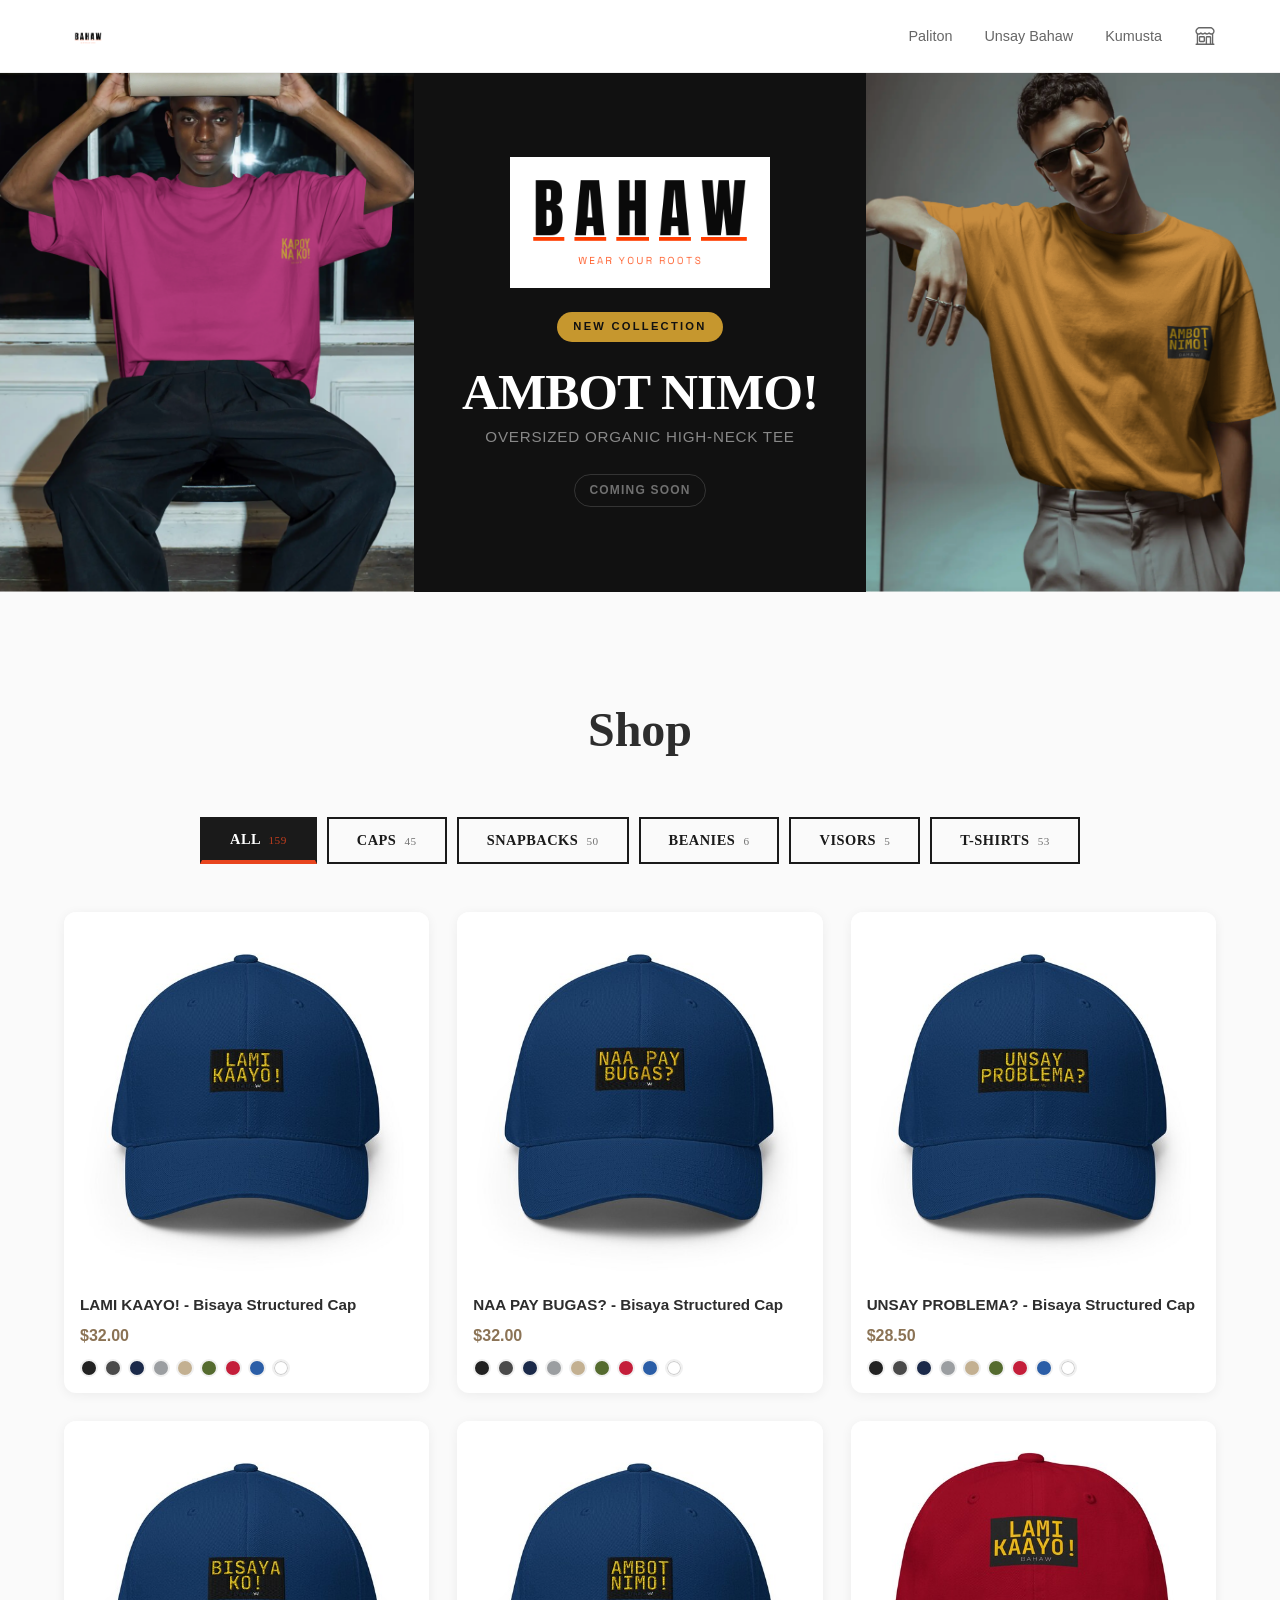
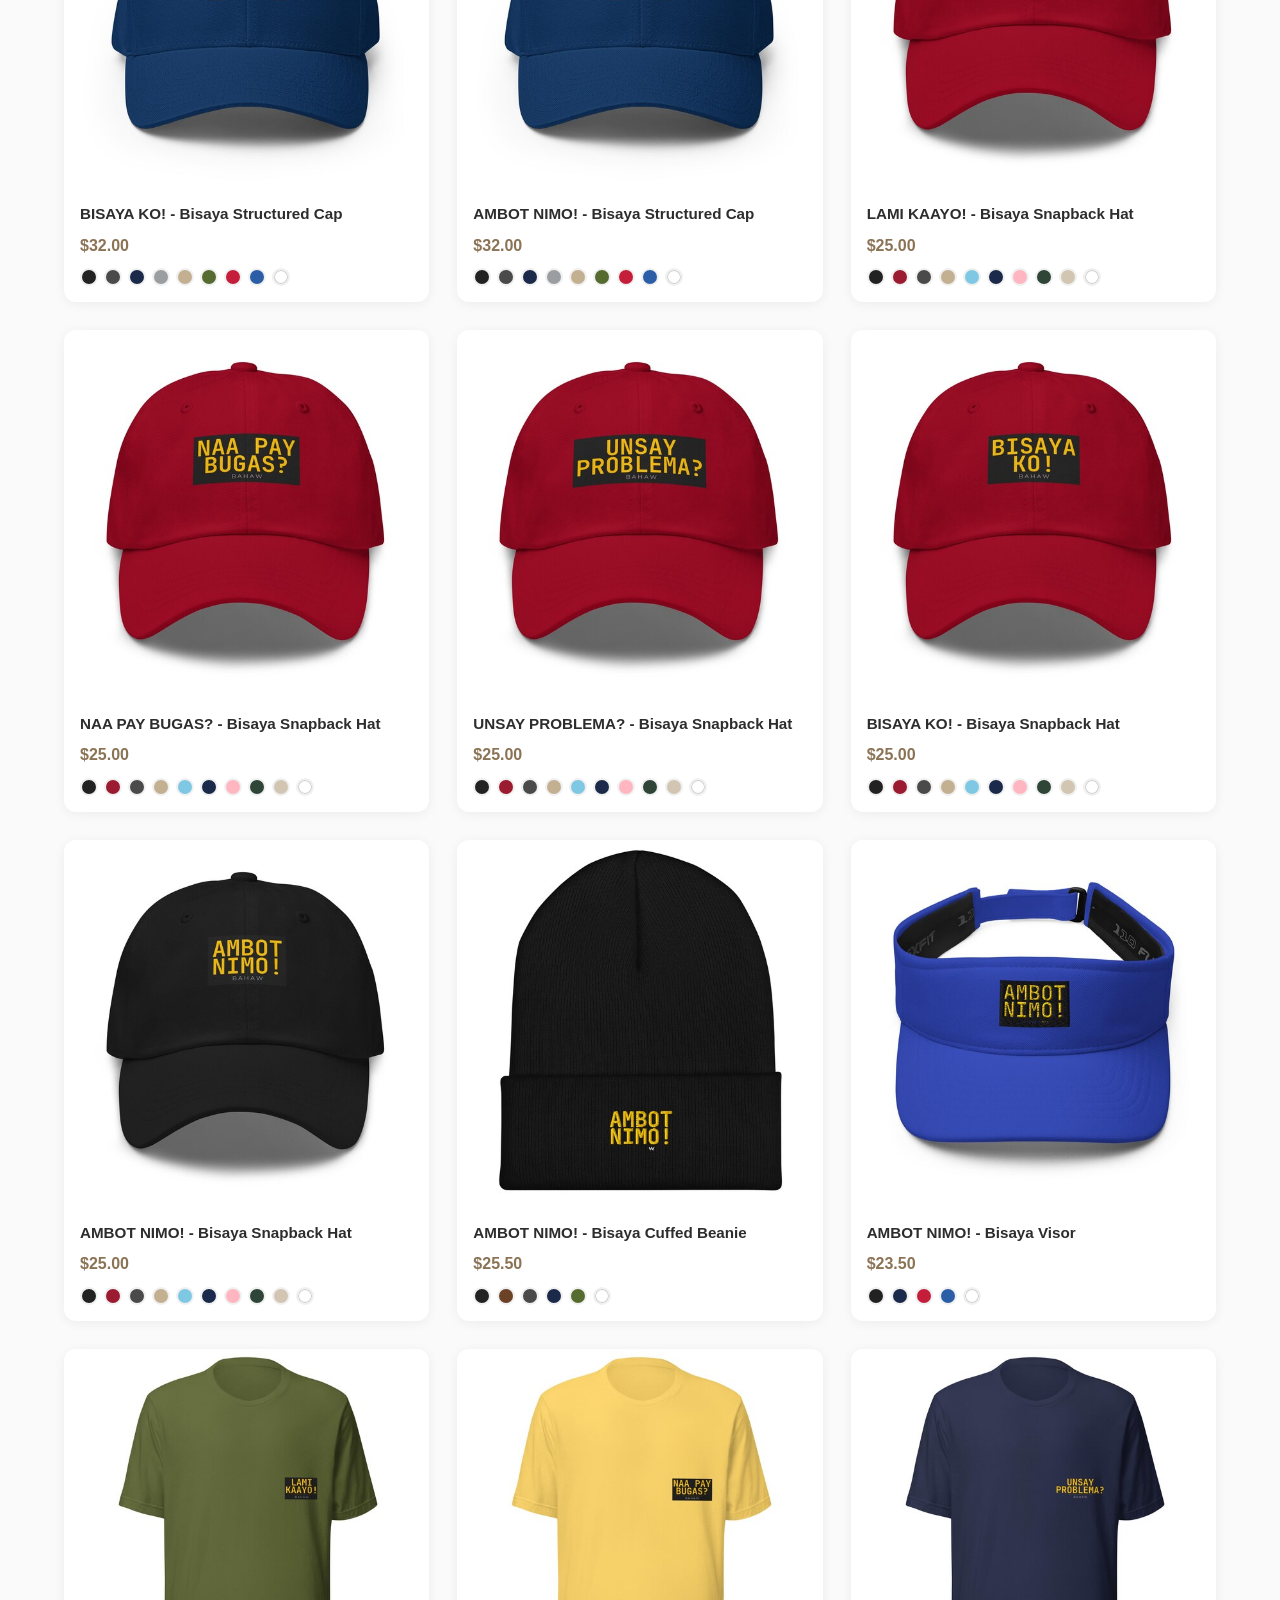
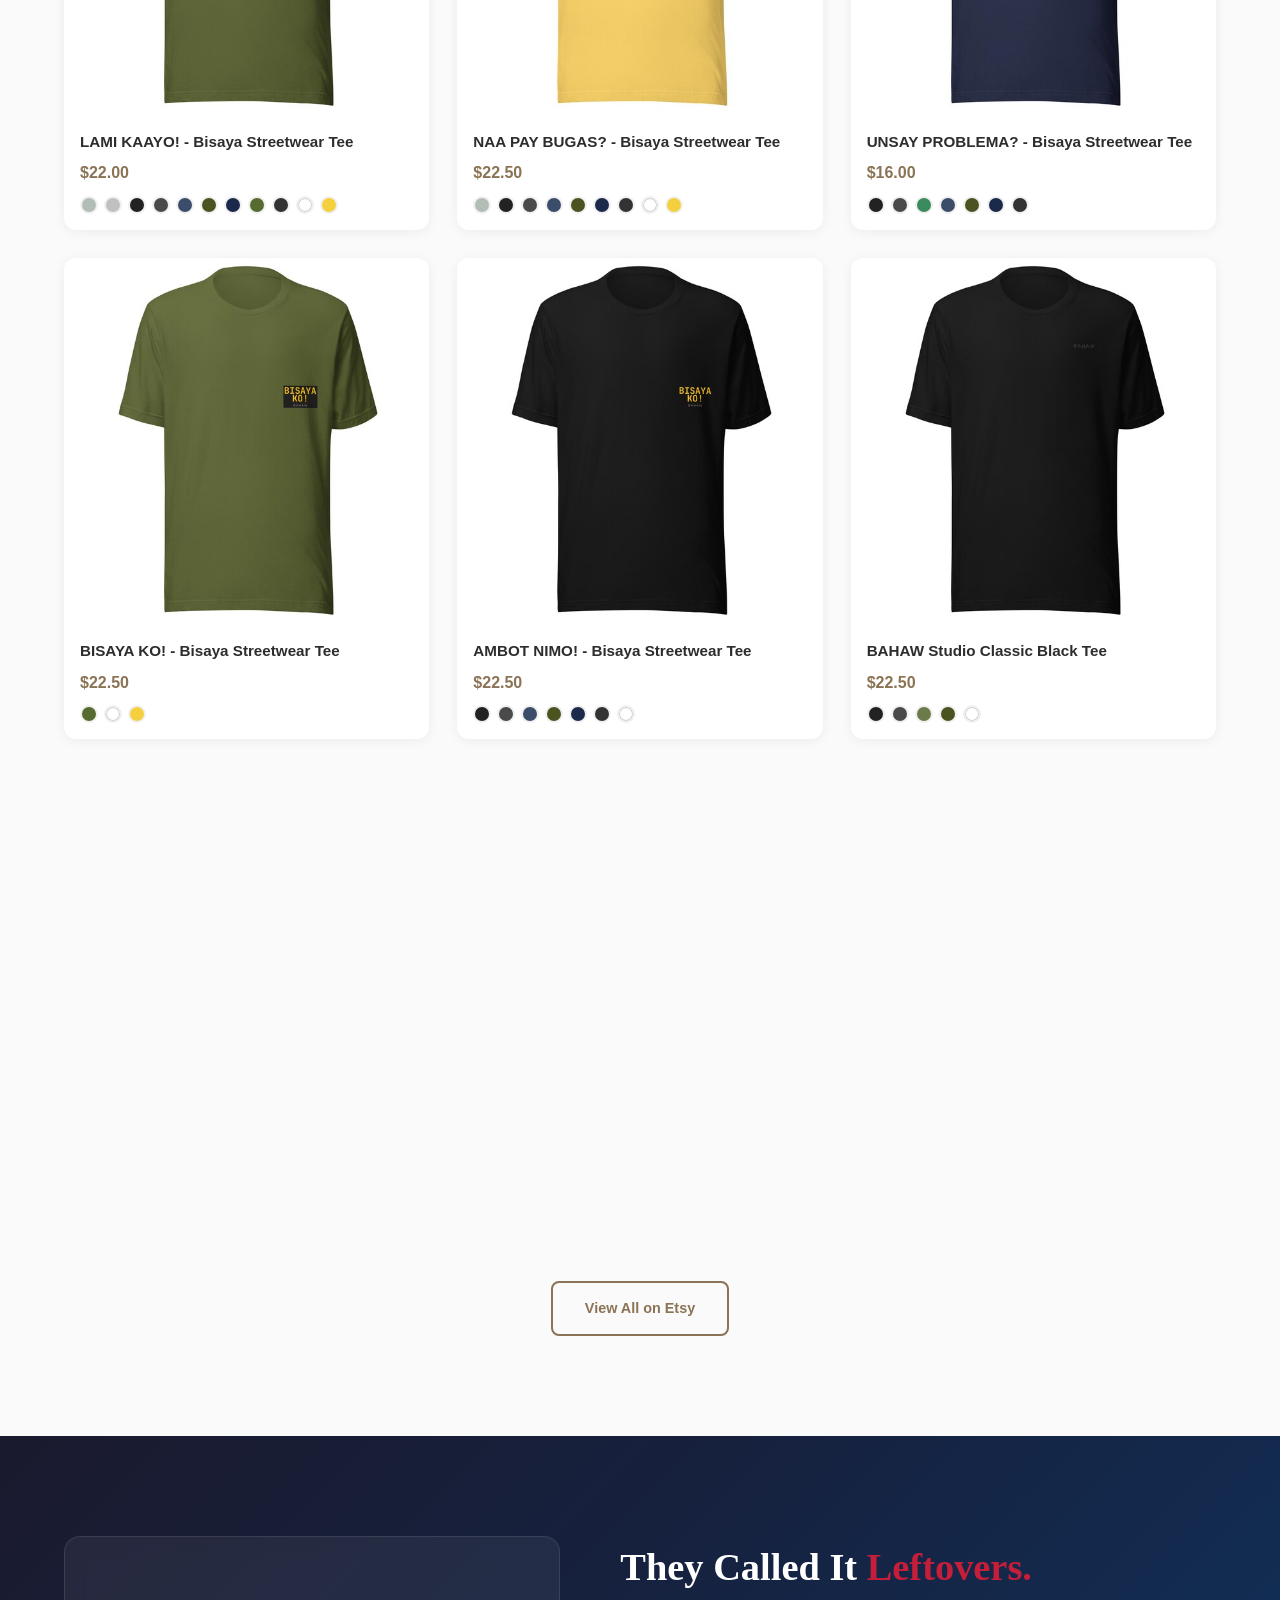
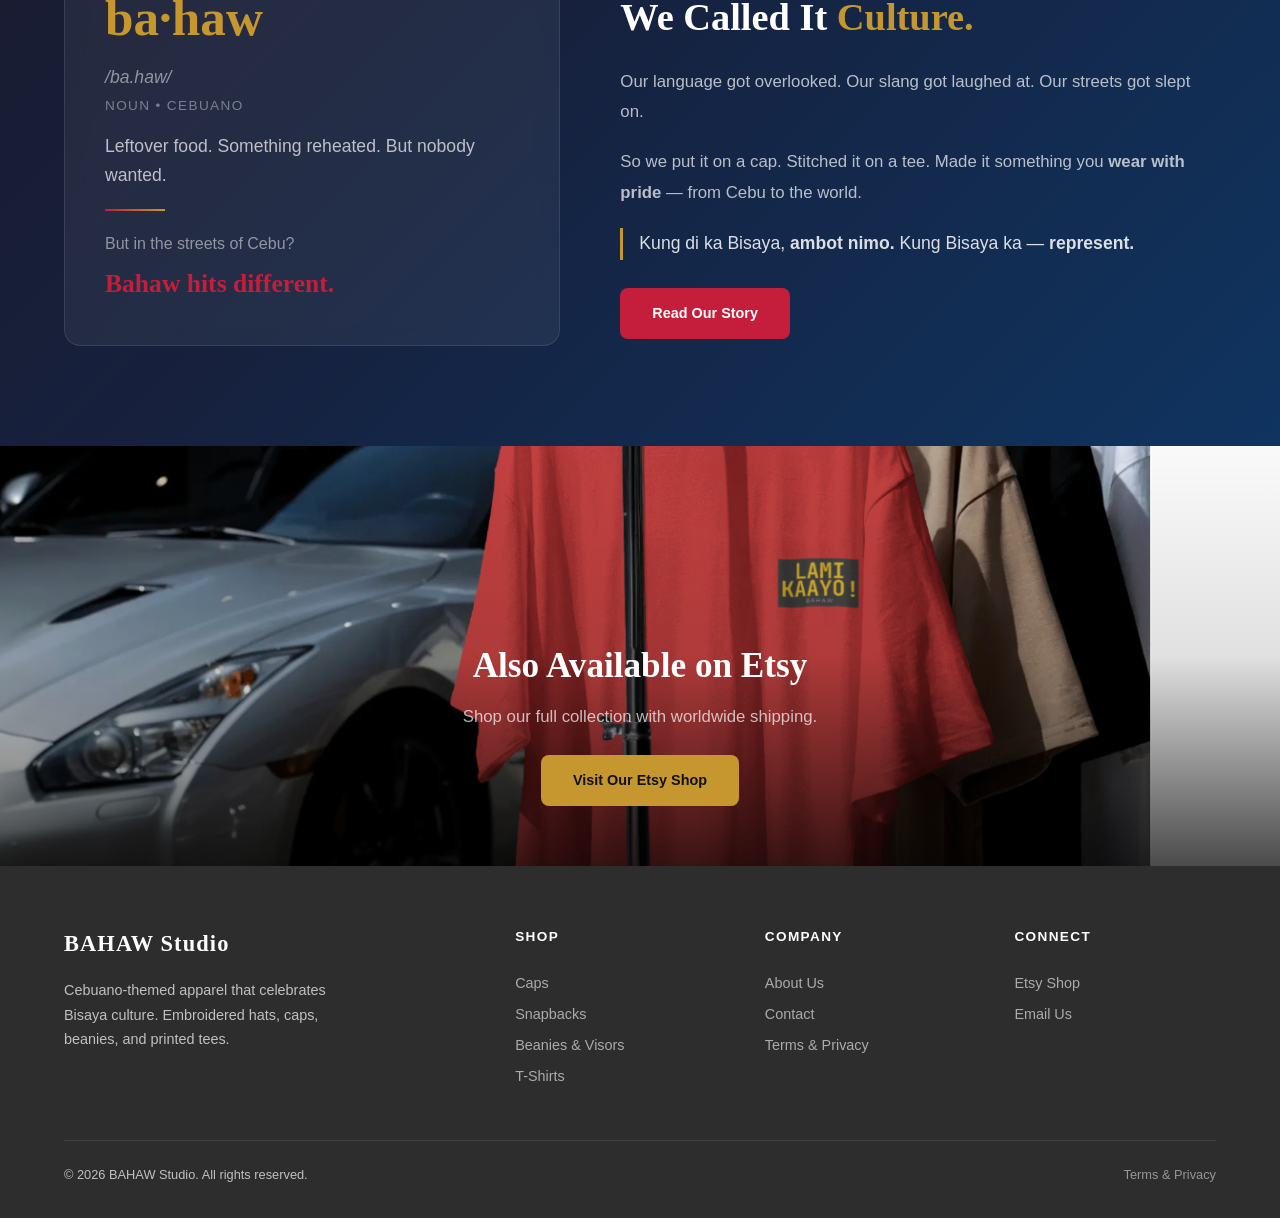
==== commit 99343003: "Update nav labels to Bisaya-flavored text Replace Shop → Paliton, About → Unsay Bahaw, Contact → Kum" ====
--- a/index.html
+++ b/index.html
@@ -28,11 +28,11 @@
                 <span></span>
             </button>
             <ul class="nav-links" id="navLinks">
-                <li><a href="https://www.etsy.com/shop/BahawStudio" target="_blank" rel="noopener">Shop</a></li>
-                <li><a href="about.html">About</a></li>
-                <li><a href="contact.html">Contact</a></li>
+                <li><a href="https://www.etsy.com/shop/BahawStudio" target="_blank" rel="noopener" aria-label="Paliton (Shop)">Paliton</a></li>
+                <li><a href="about.html" aria-label="Unsay Bahaw (About)">Unsay Bahaw</a></li>
+                <li><a href="contact.html" aria-label="Kumusta (Contact)">Kumusta</a></li>
                 <li>
-                    <a href="https://www.etsy.com/shop/BahawStudio" target="_blank" rel="noopener" class="nav-cart" title="Shop on Etsy">
+                    <a href="https://www.etsy.com/shop/BahawStudio" target="_blank" rel="noopener" class="nav-cart" title="Paliton sa Etsy (Shop on Etsy)">
                         <svg xmlns="http://www.w3.org/2000/svg" fill="none" viewBox="0 0 24 24" stroke-width="1.5" stroke="currentColor"><path stroke-linecap="round" stroke-linejoin="round" d="M13.5 21v-7.5a.75.75 0 0 1 .75-.75h3a.75.75 0 0 1 .75.75V21m-4.5 0H2.36m11.14 0H18m0 0h3.64m-1.39 0V9.349M3.75 21V9.349m0 0a3.001 3.001 0 0 0 3.75-.615A2.993 2.993 0 0 0 9.75 9.75c.896 0 1.7-.393 2.25-1.016a2.993 2.993 0 0 0 2.25 1.016c.896 0 1.7-.393 2.25-1.015a3.001 3.001 0 0 0 3.75.614m-16.5 0a3.004 3.004 0 0 1-.621-4.72l1.189-1.19A1.5 1.5 0 0 1 5.378 3h13.243a1.5 1.5 0 0 1 1.06.44l1.19 1.189a3 3 0 0 1-.621 4.72M6.75 18h3.75a.75.75 0 0 0 .75-.75V13.5a.75.75 0 0 0-.75-.75H6.75a.75.75 0 0 0-.75.75v3.75c0 .414.336.75.75.75Z" /></svg>
                     </a>
                 </li>
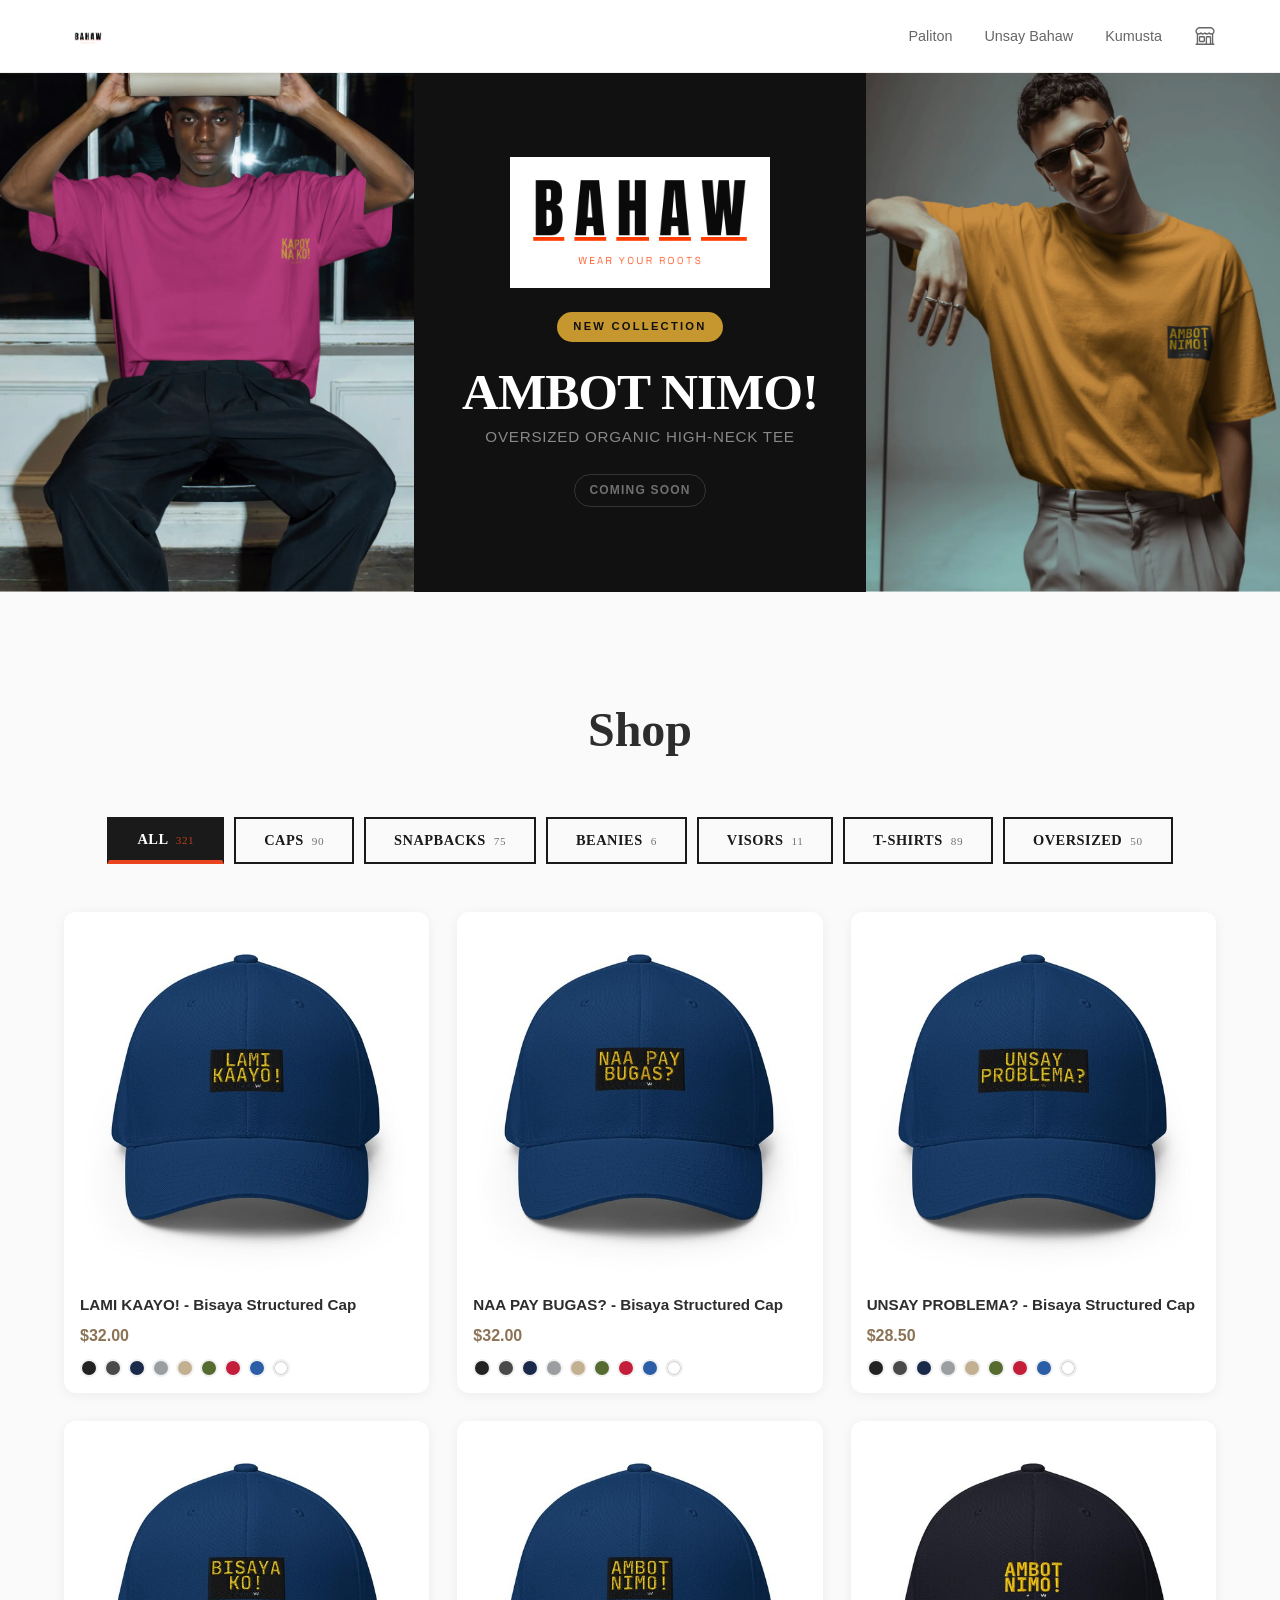
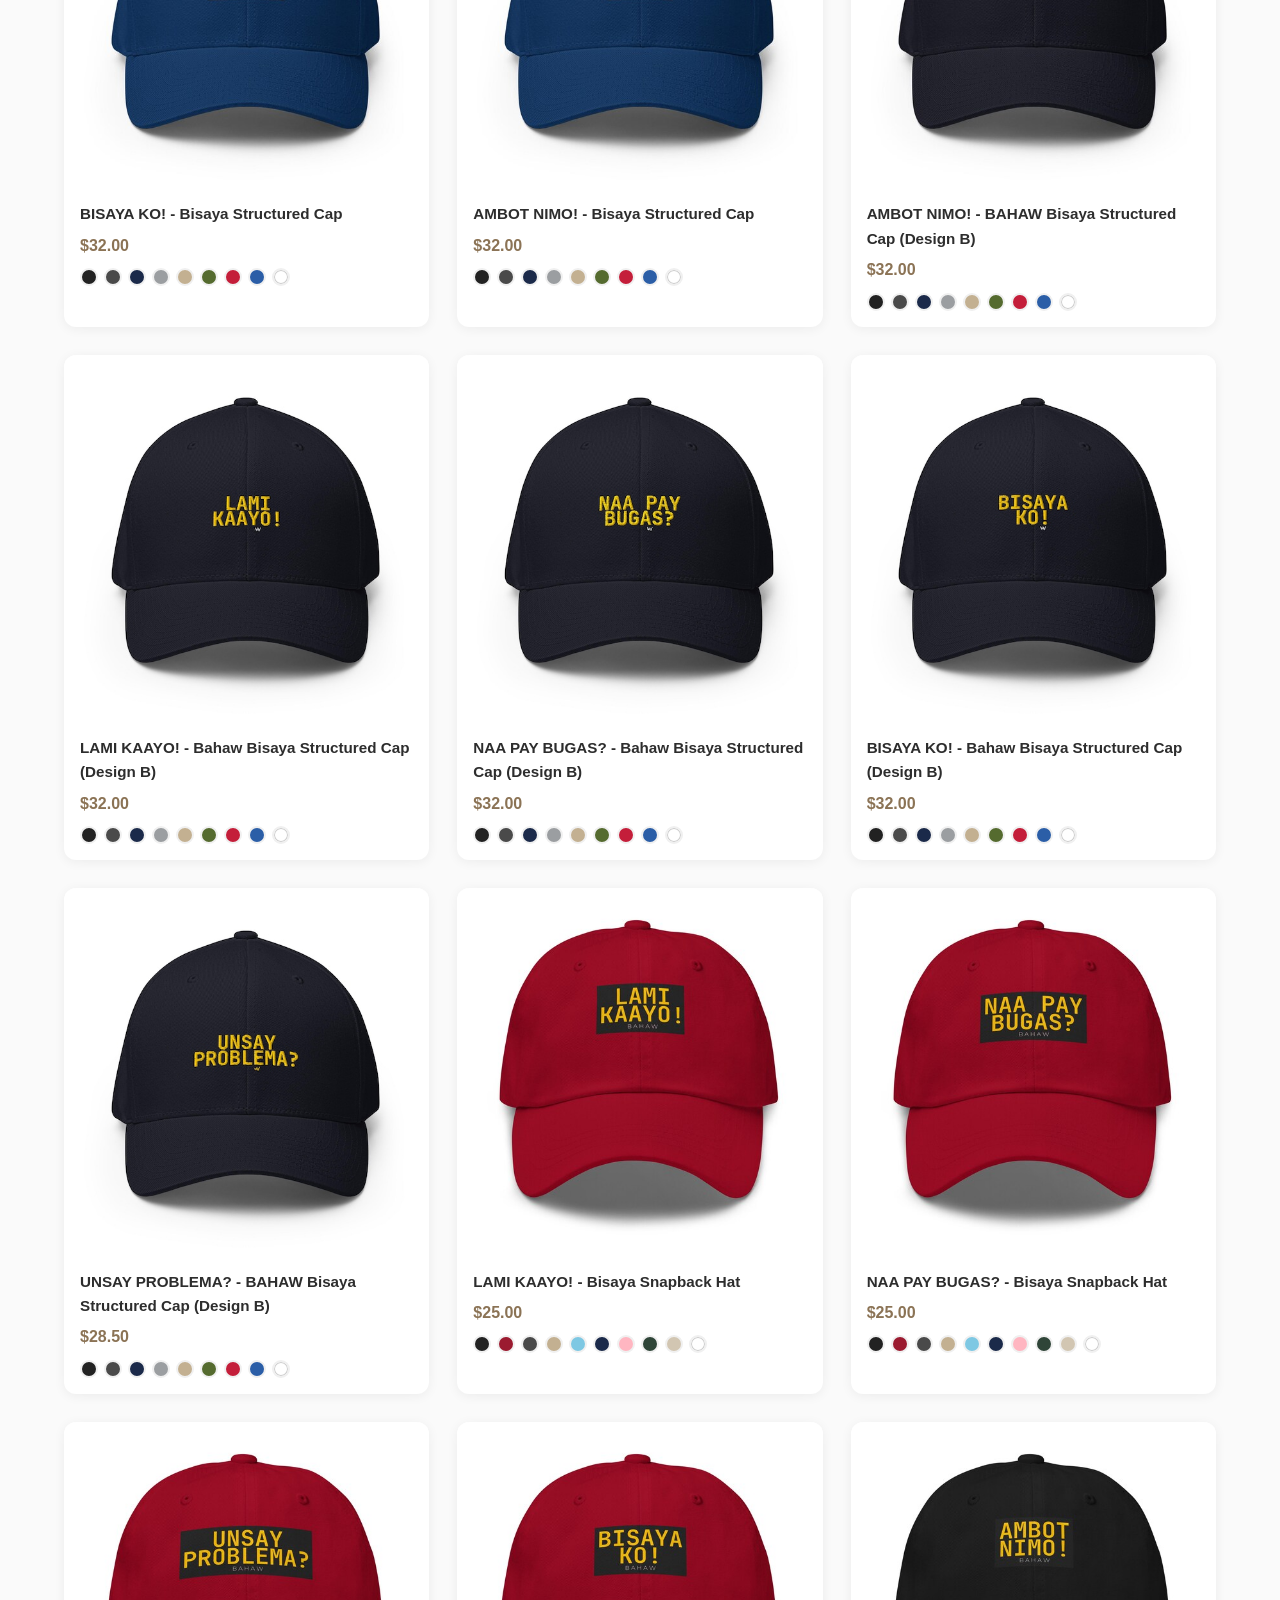
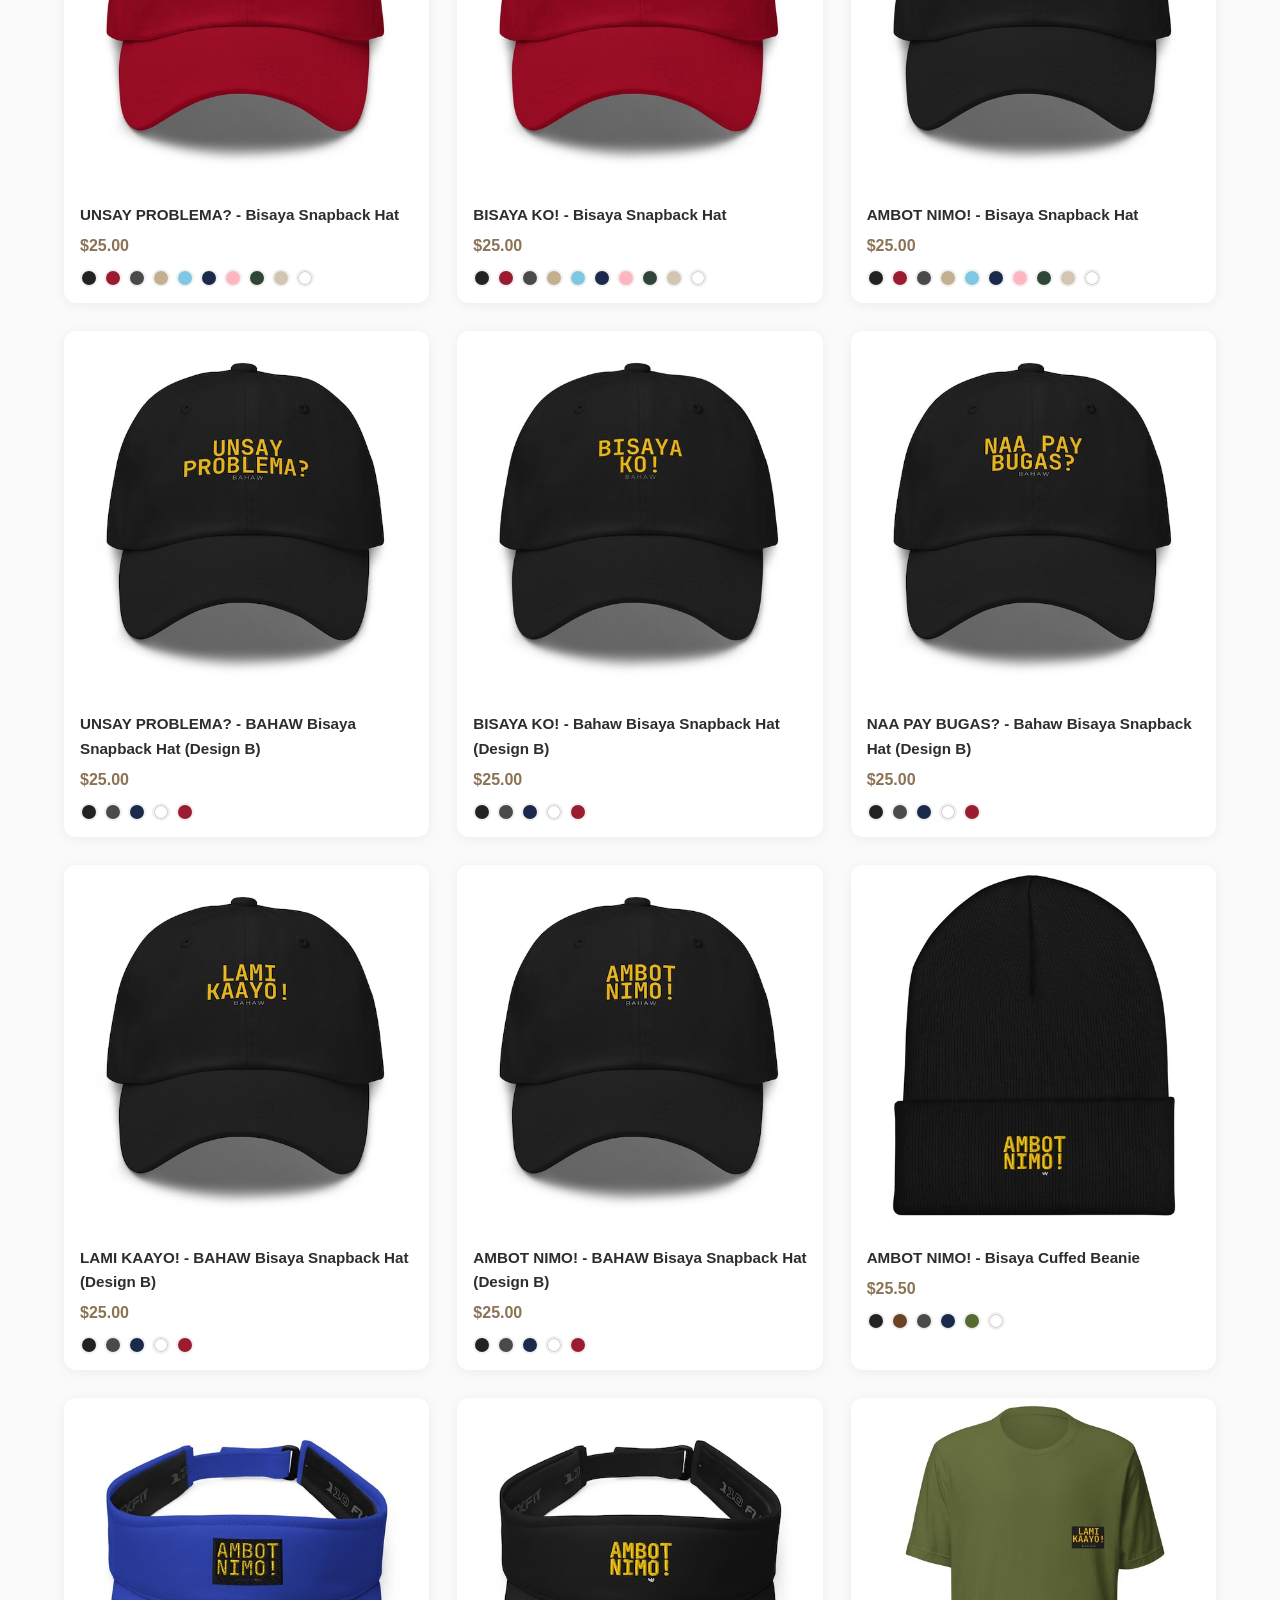
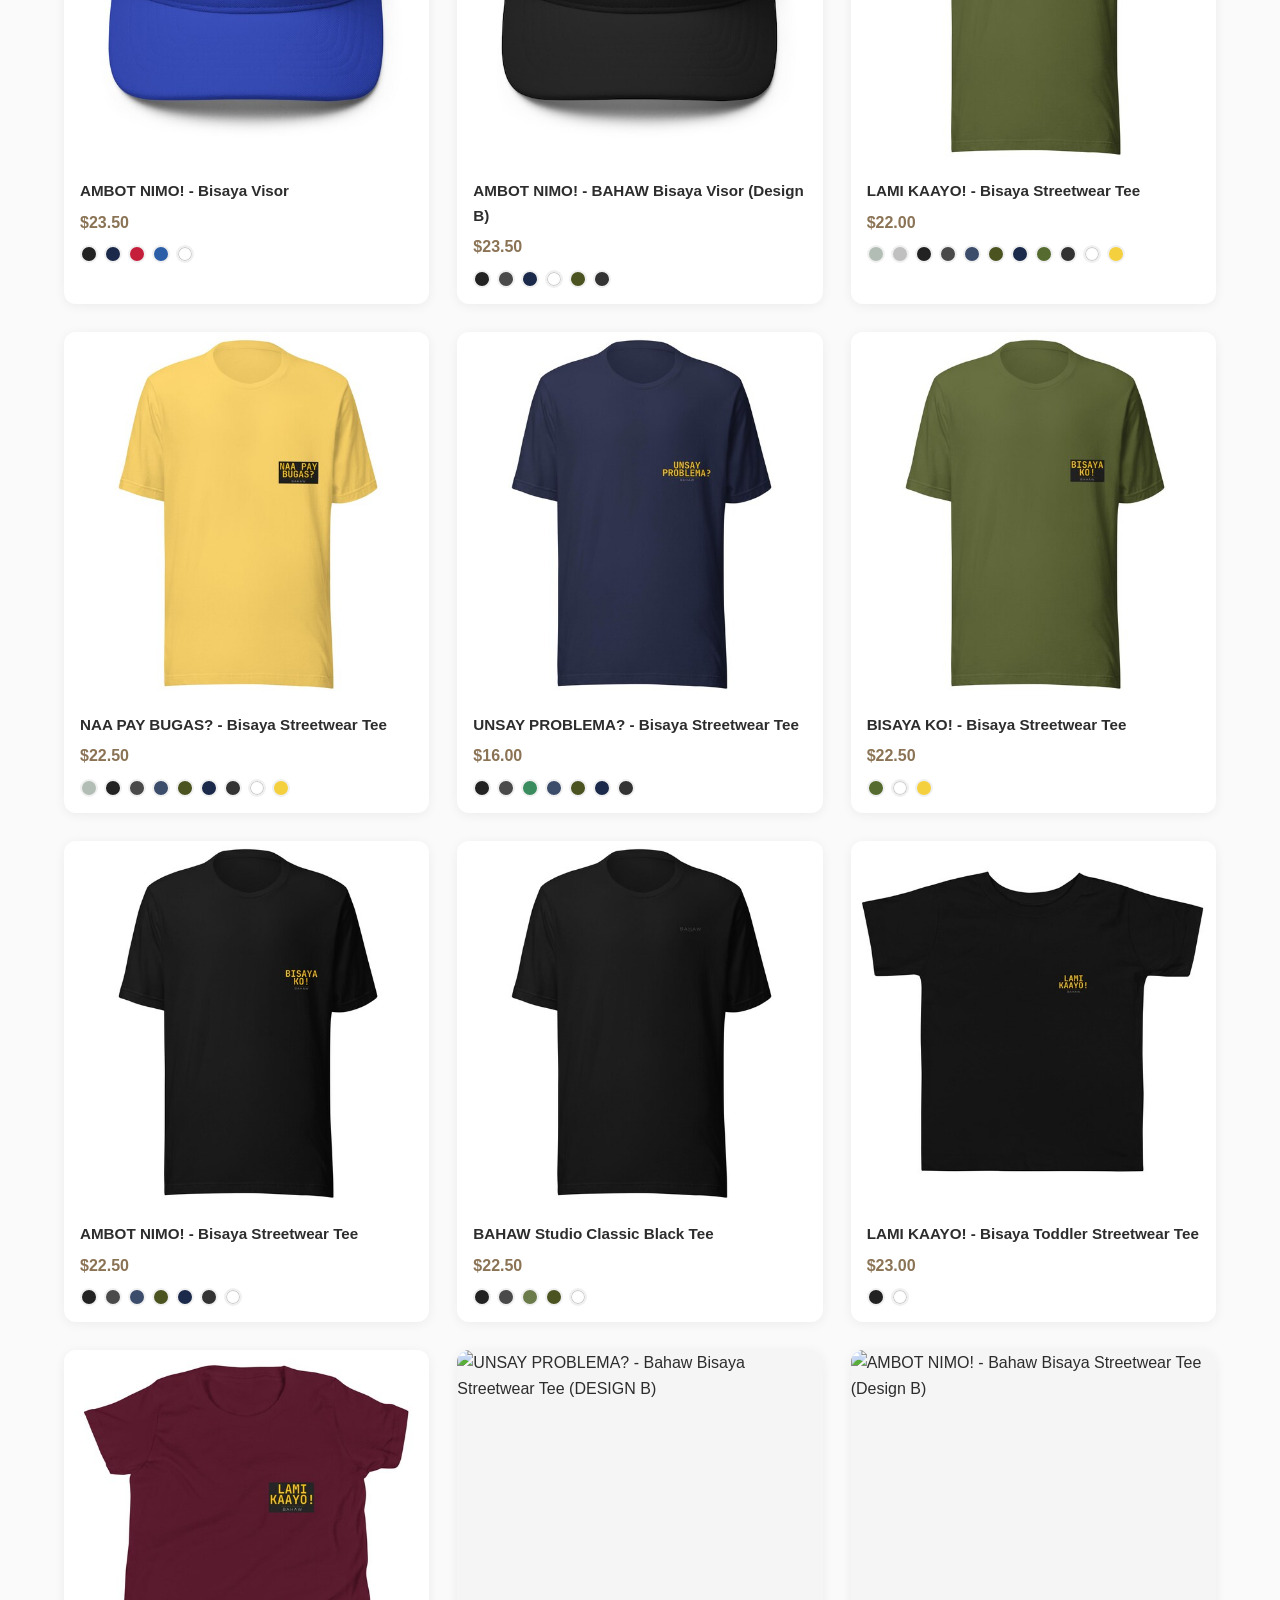
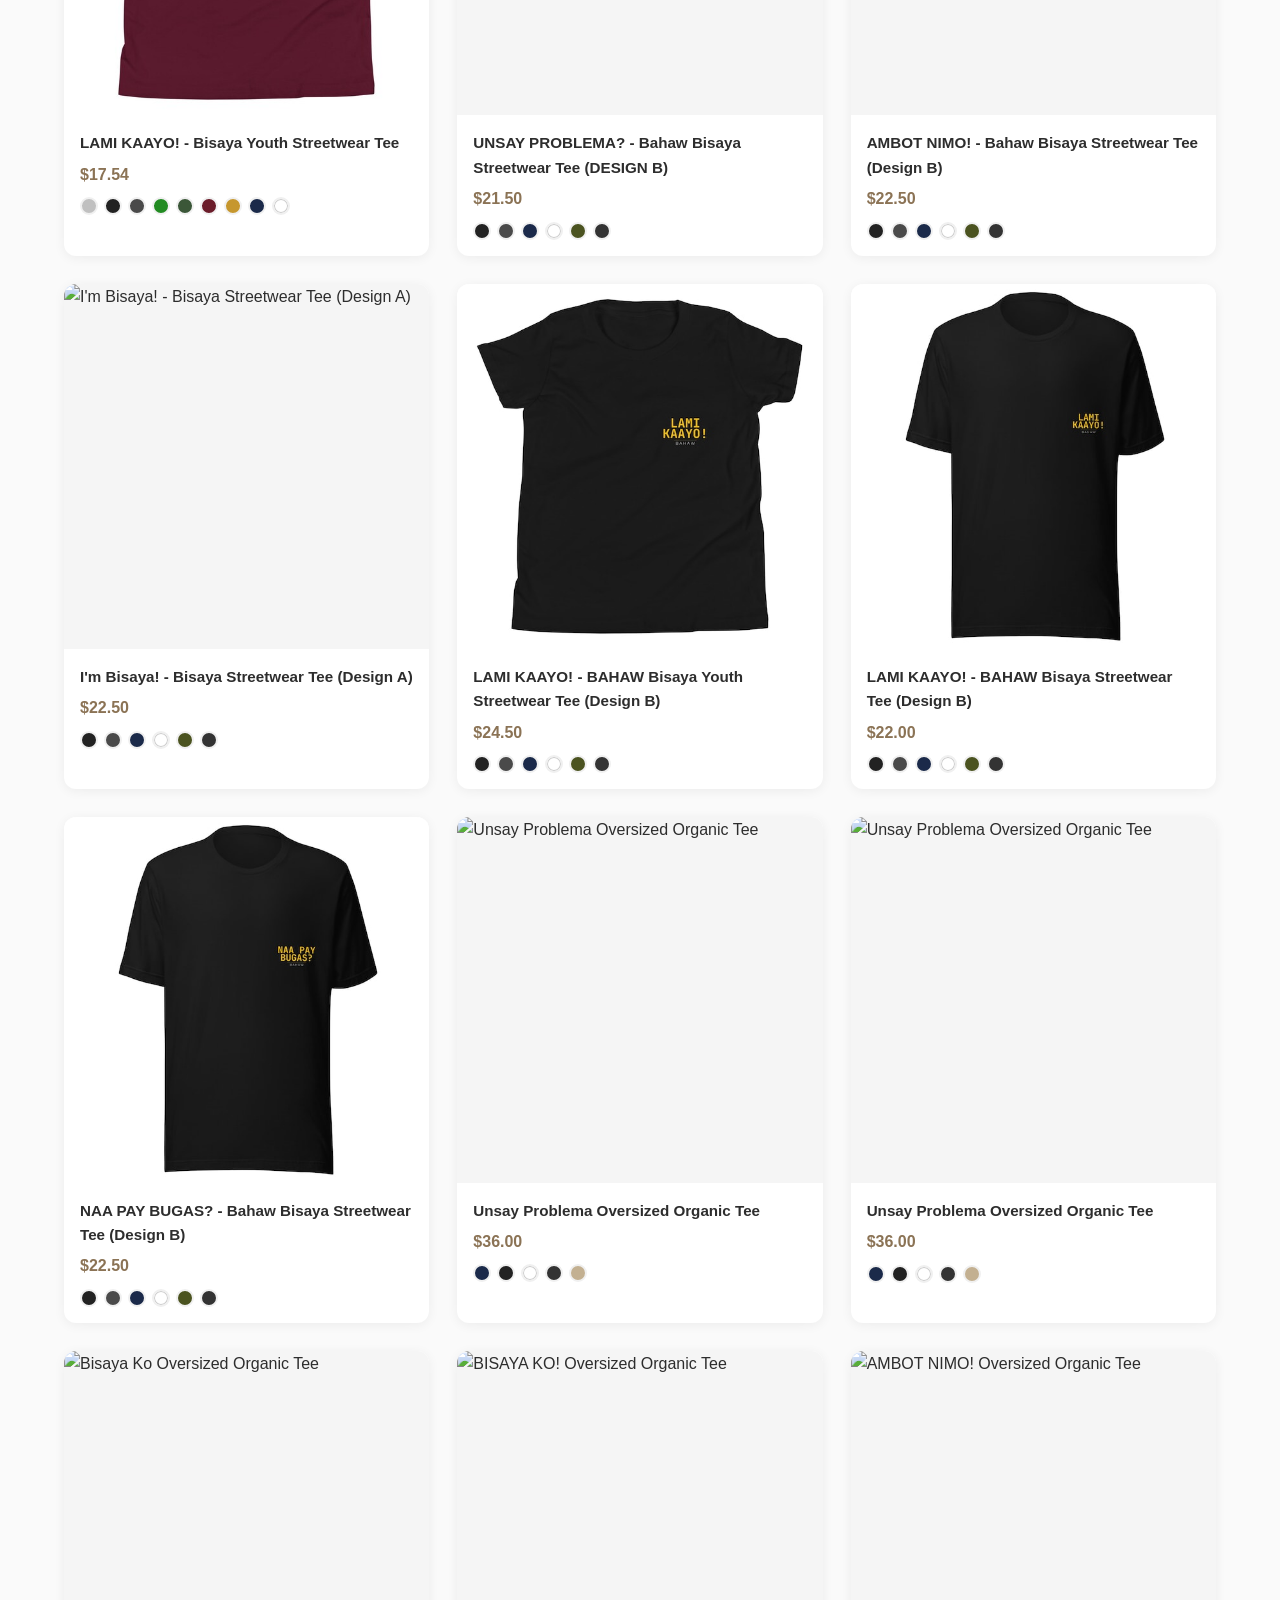
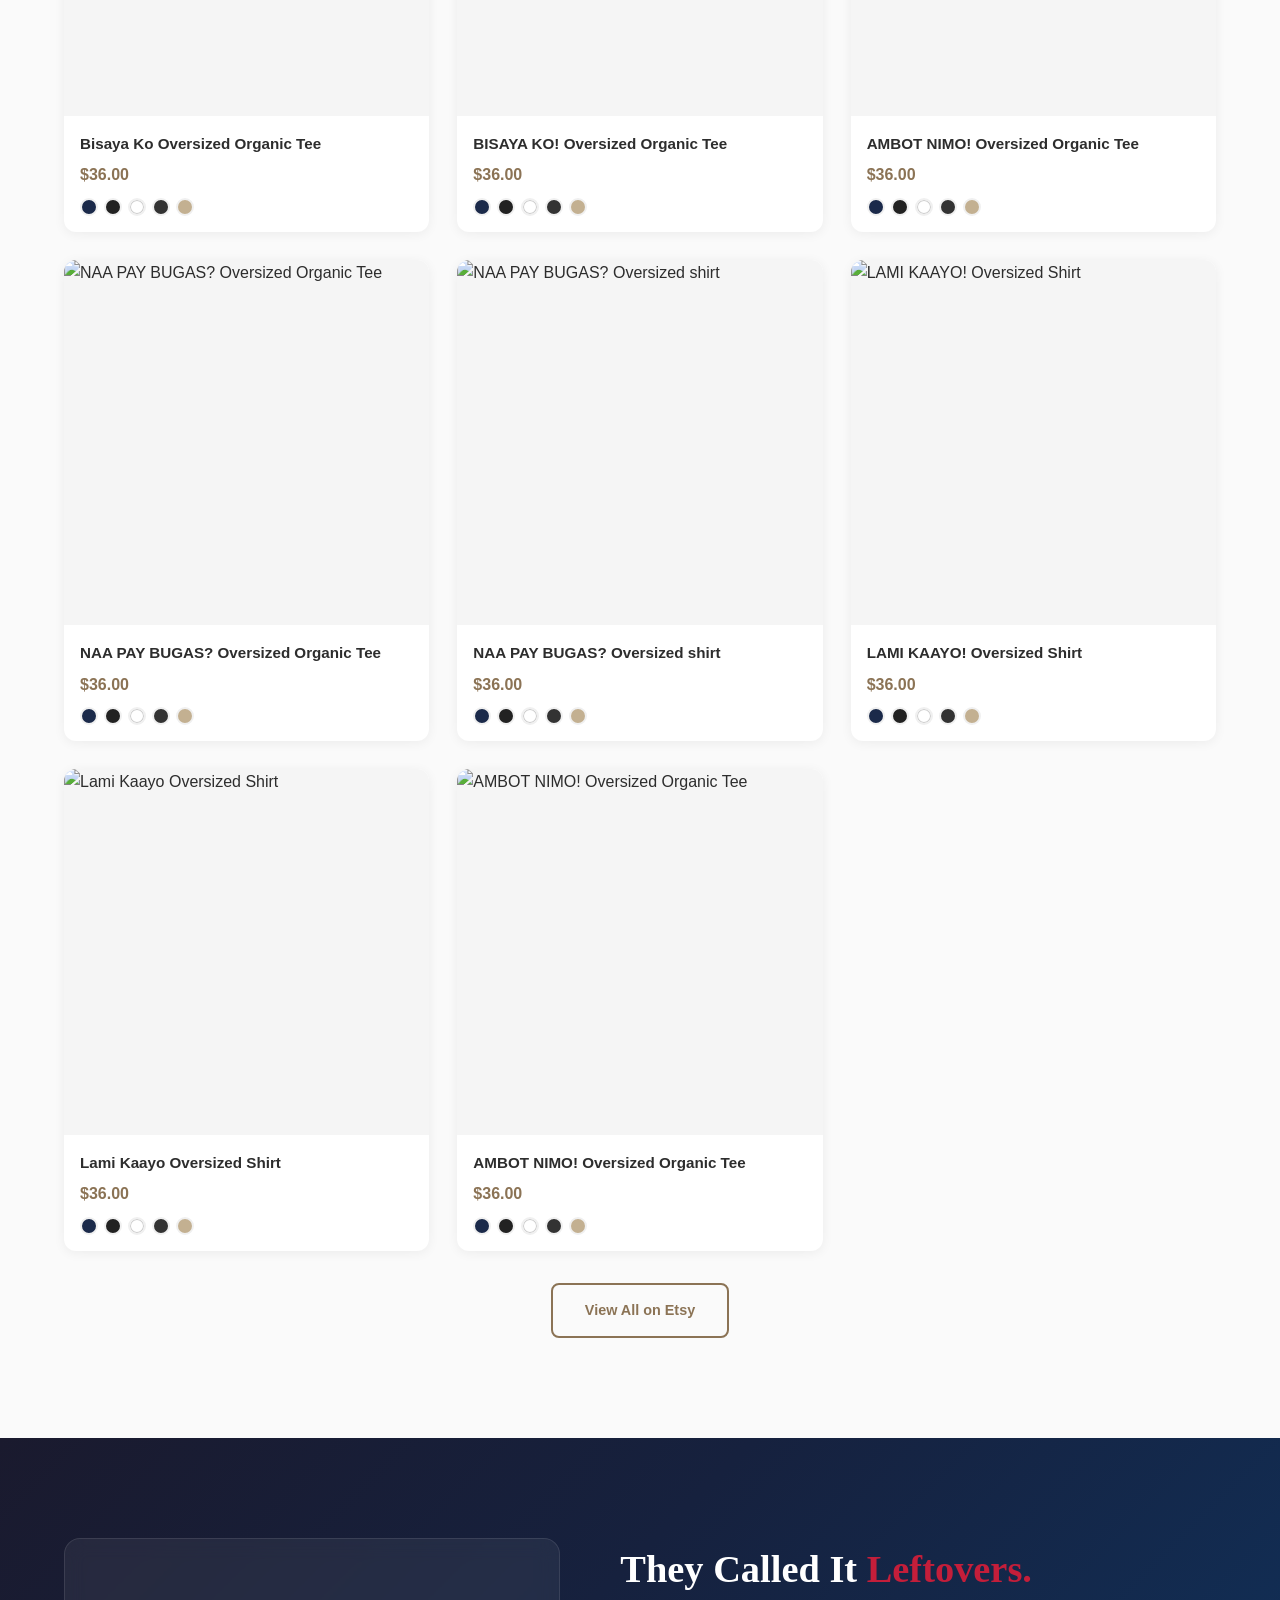
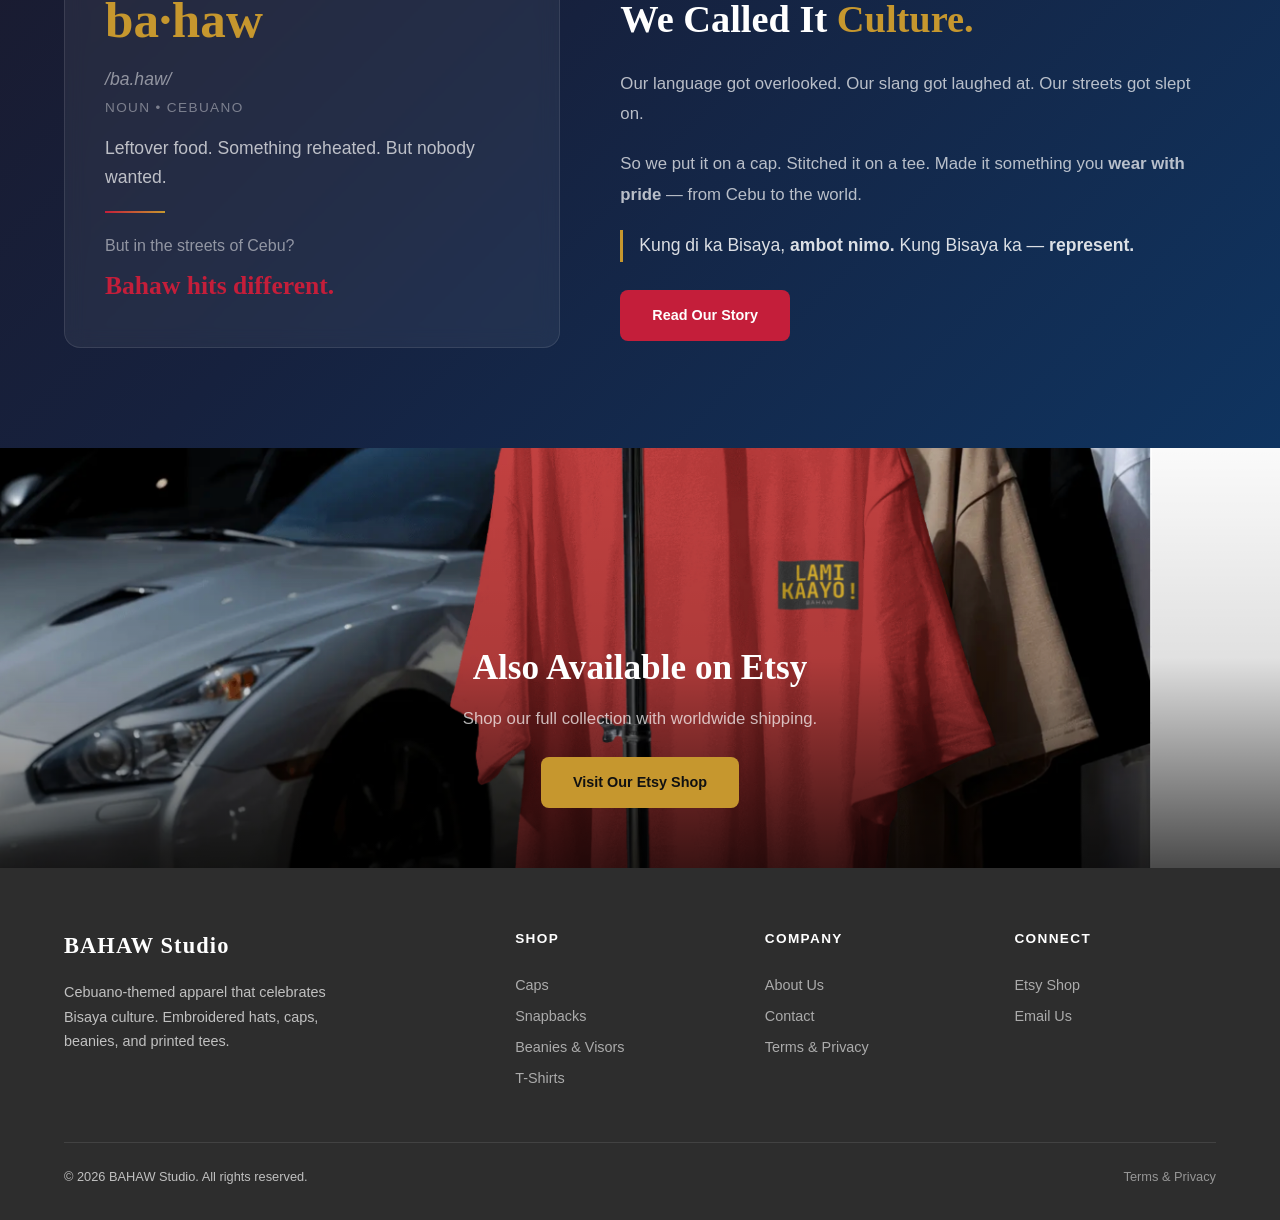
==== commit f94ec148: "Add 27 new products from Printful — total now 47 - 10 Oversized Organic Tees (new category + filter)" ====
--- a/index.html
+++ b/index.html
@@ -72,6 +72,7 @@
                 <button class="filter-pill" data-category="beanies">Beanies <span class="filter-count" id="countBeanies"></span></button>
                 <button class="filter-pill" data-category="visors">Visors <span class="filter-count" id="countVisors"></span></button>
                 <button class="filter-pill" data-category="tshirts">T-Shirts <span class="filter-count" id="countTshirts"></span></button>
+                <button class="filter-pill" data-category="oversized">Oversized <span class="filter-count" id="countOversized"></span></button>
             </div>
             <div class="products-grid" id="featuredGrid">
                 <!-- Loaded by JS -->
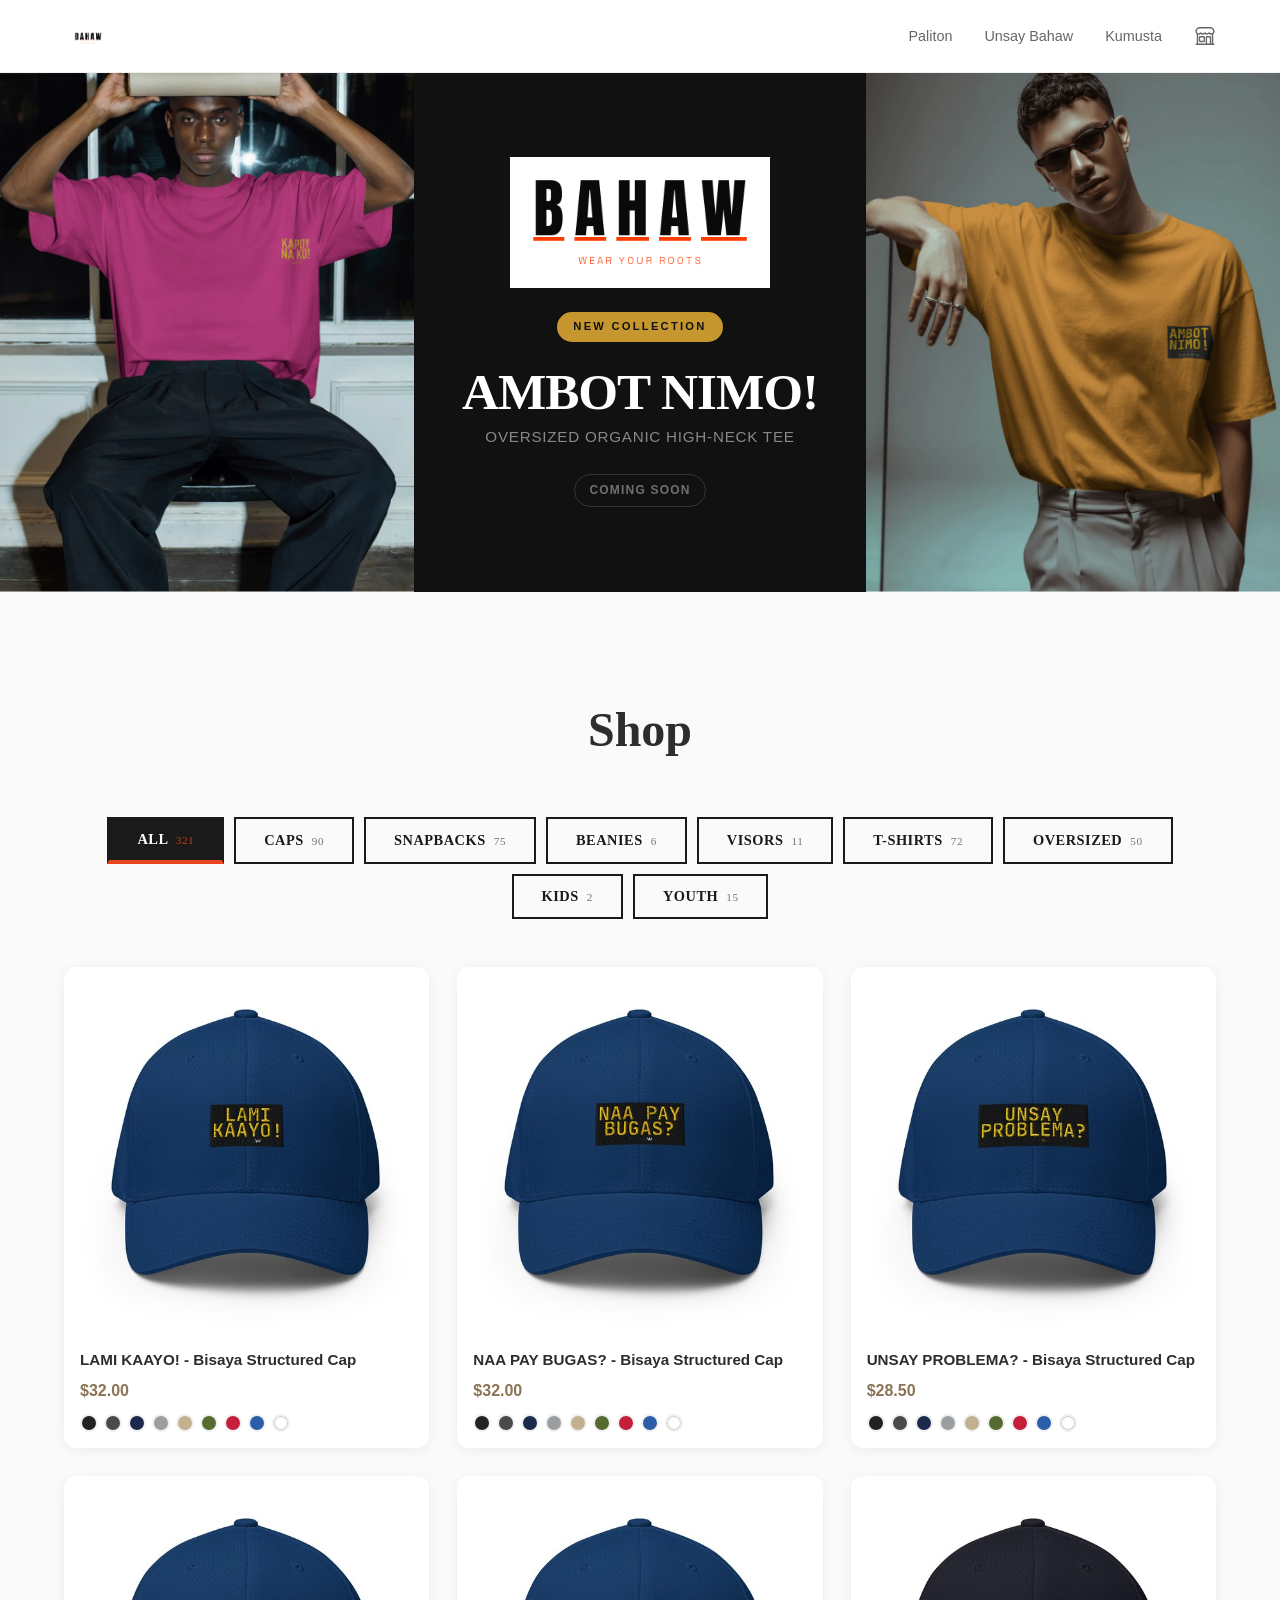
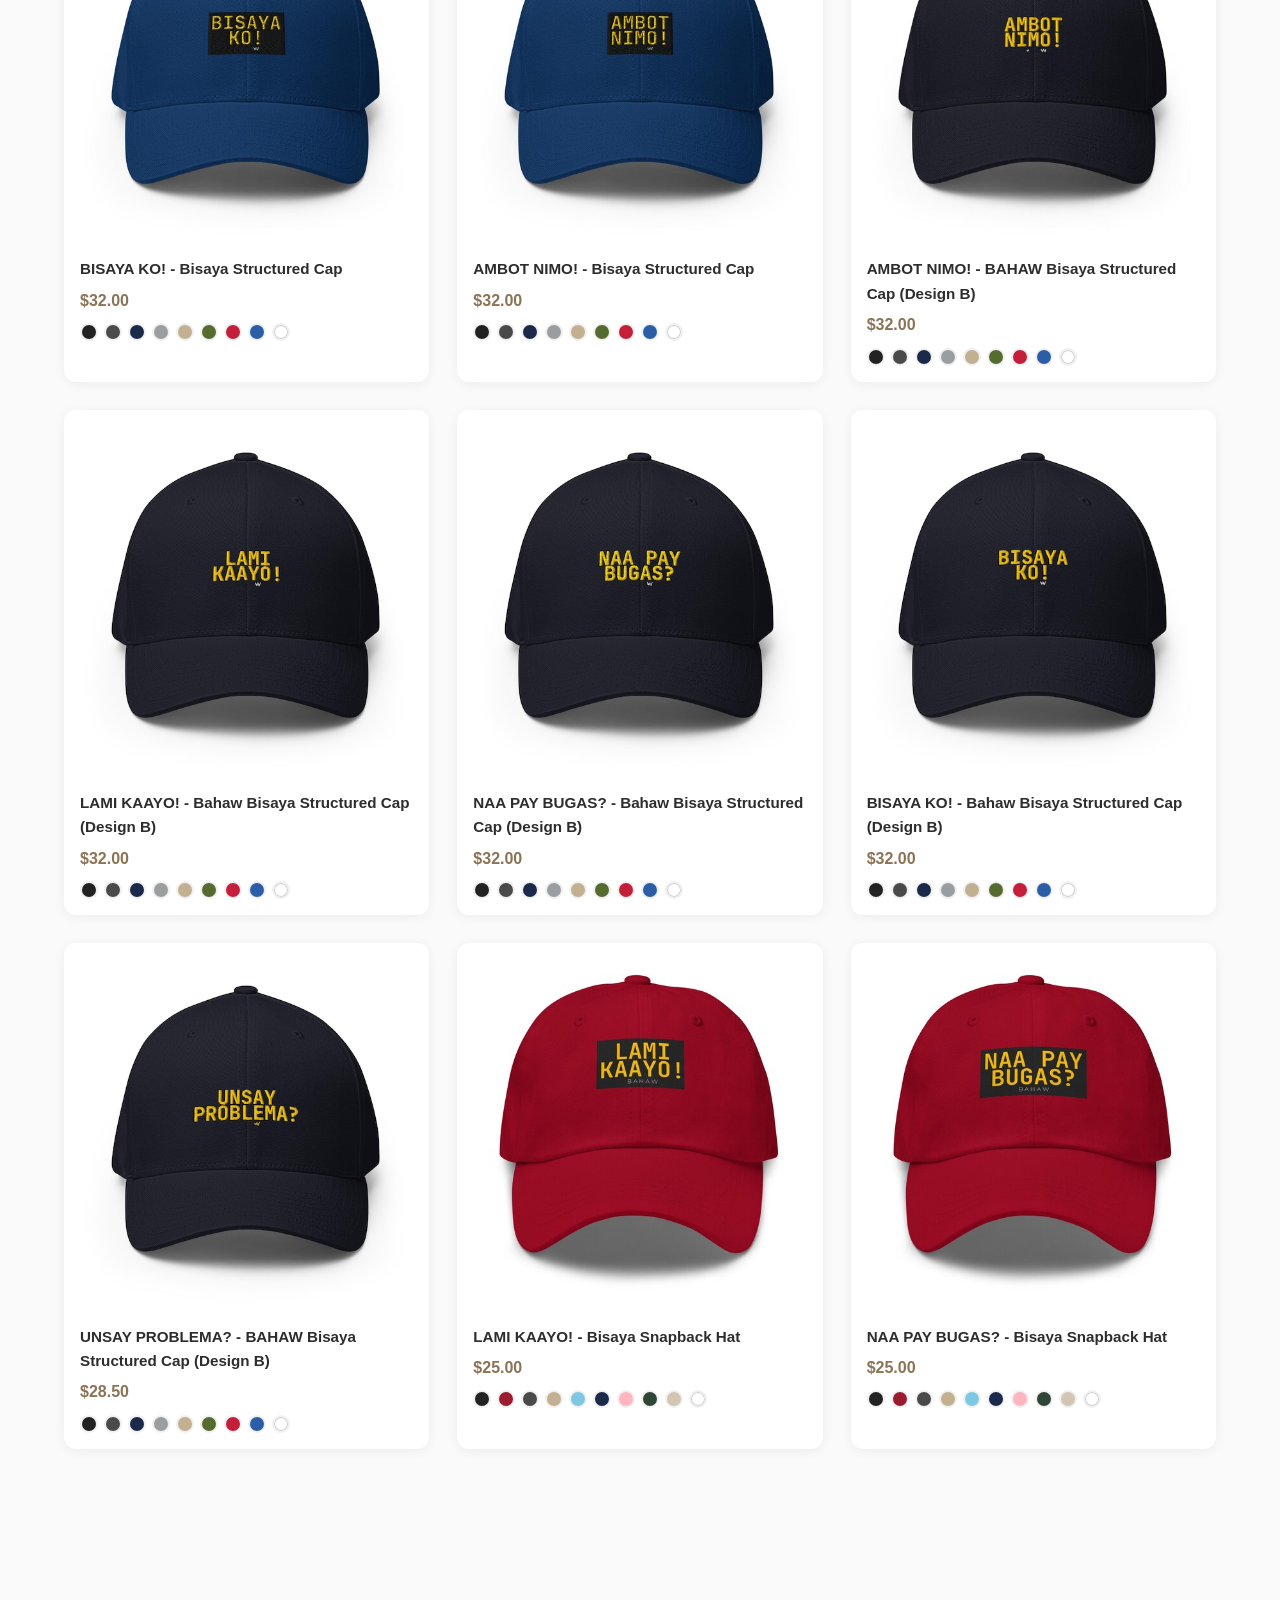
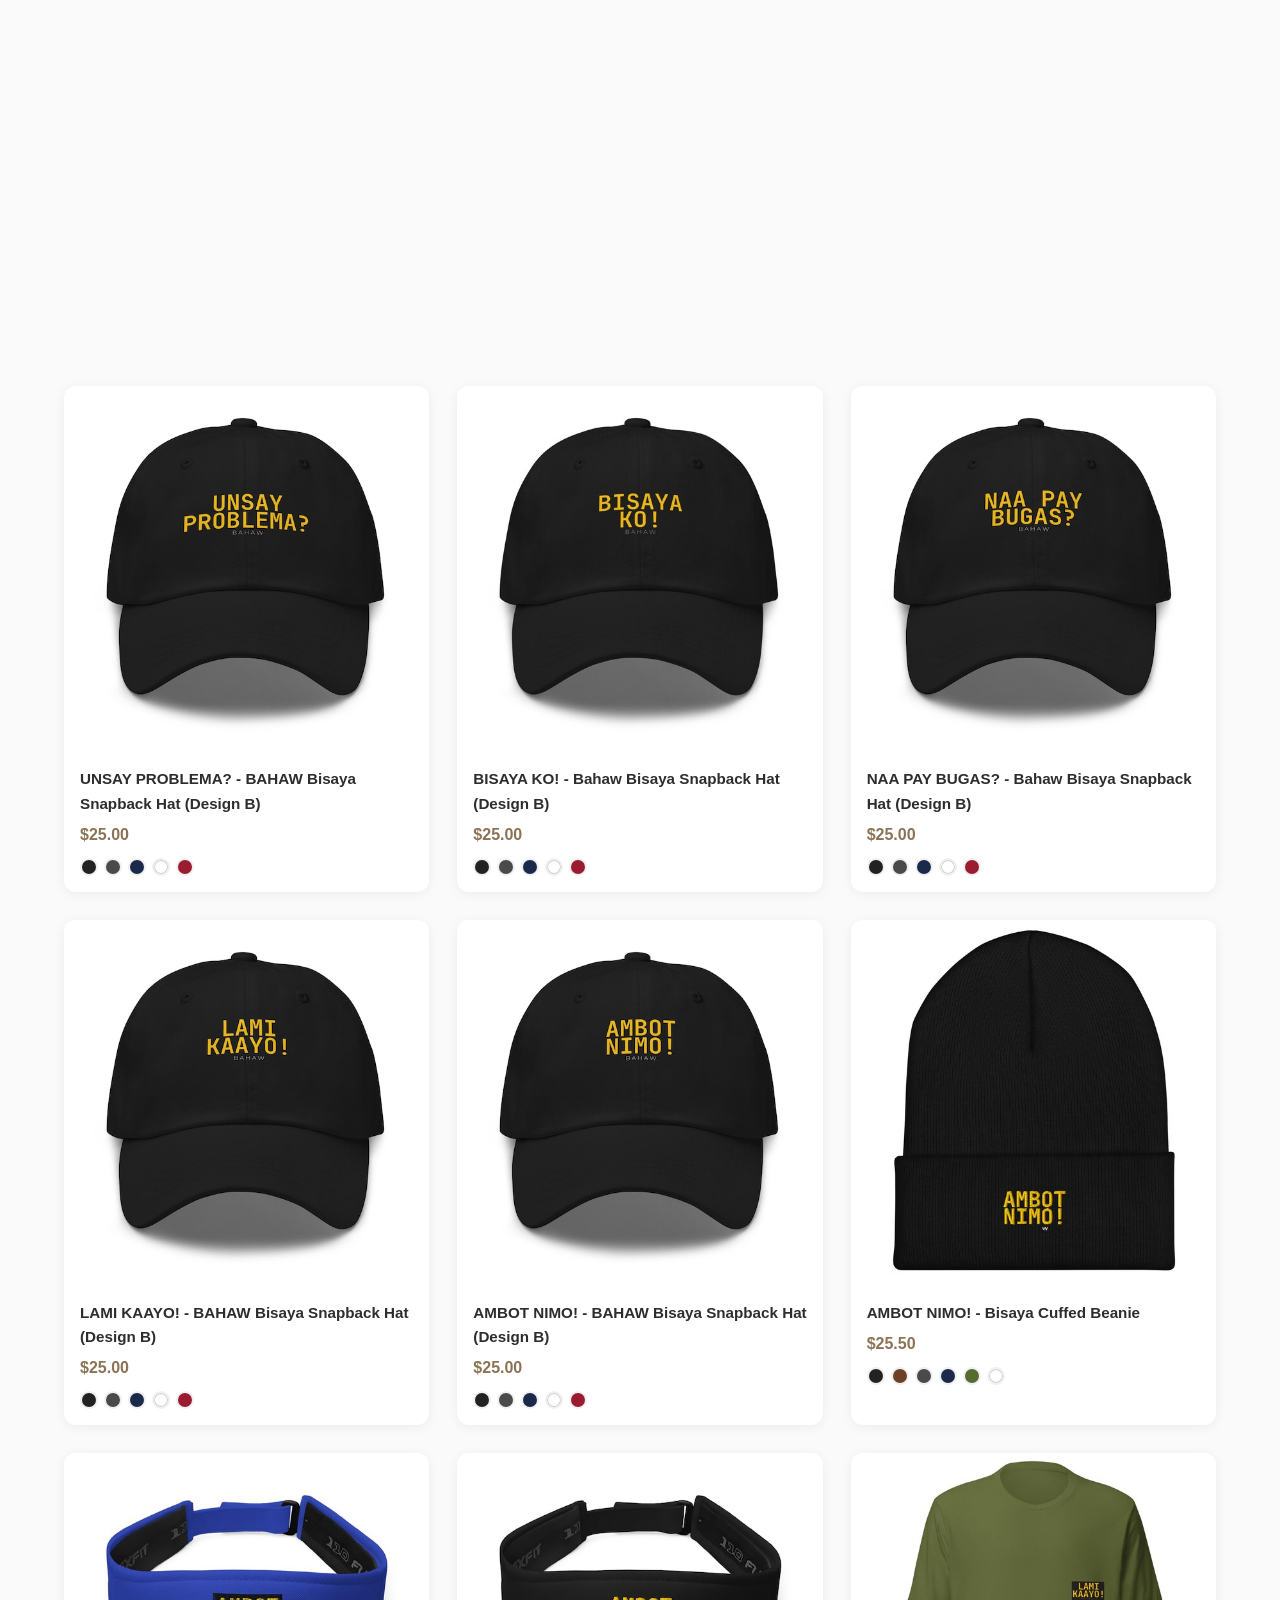
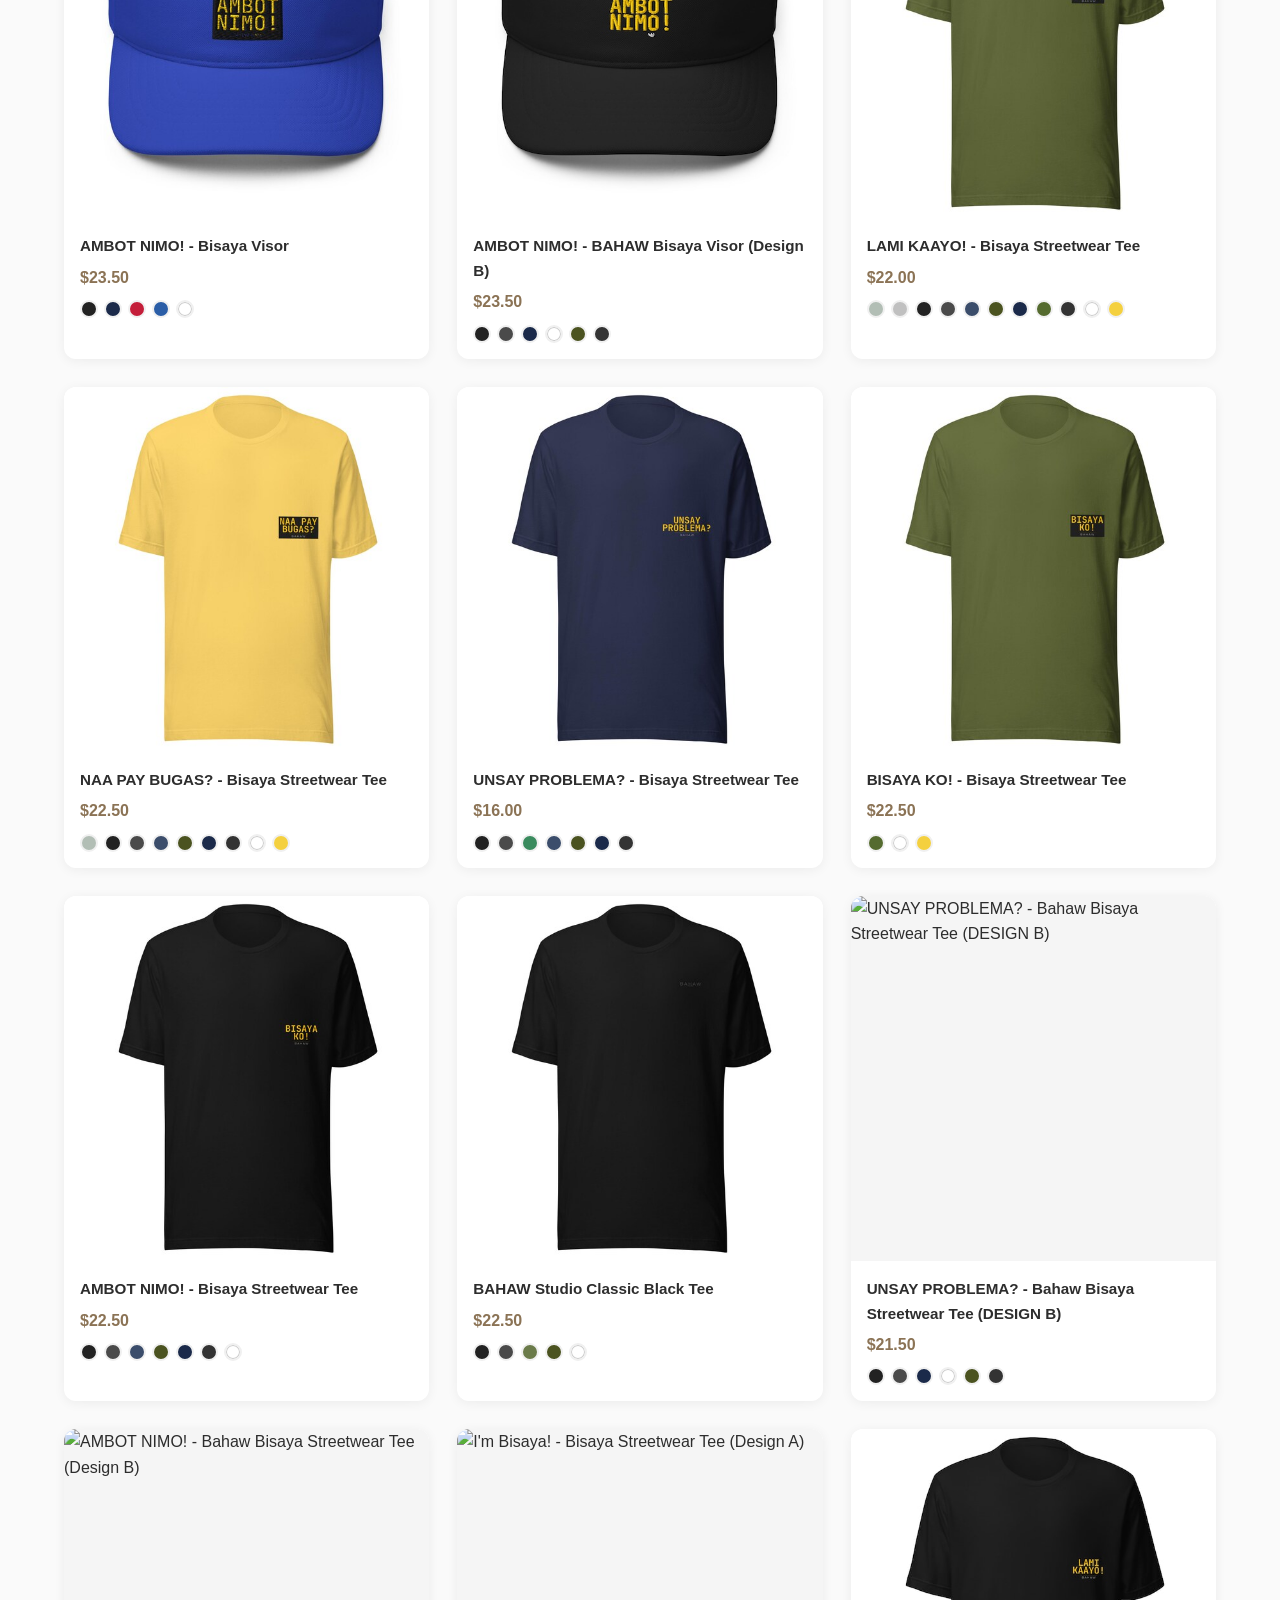
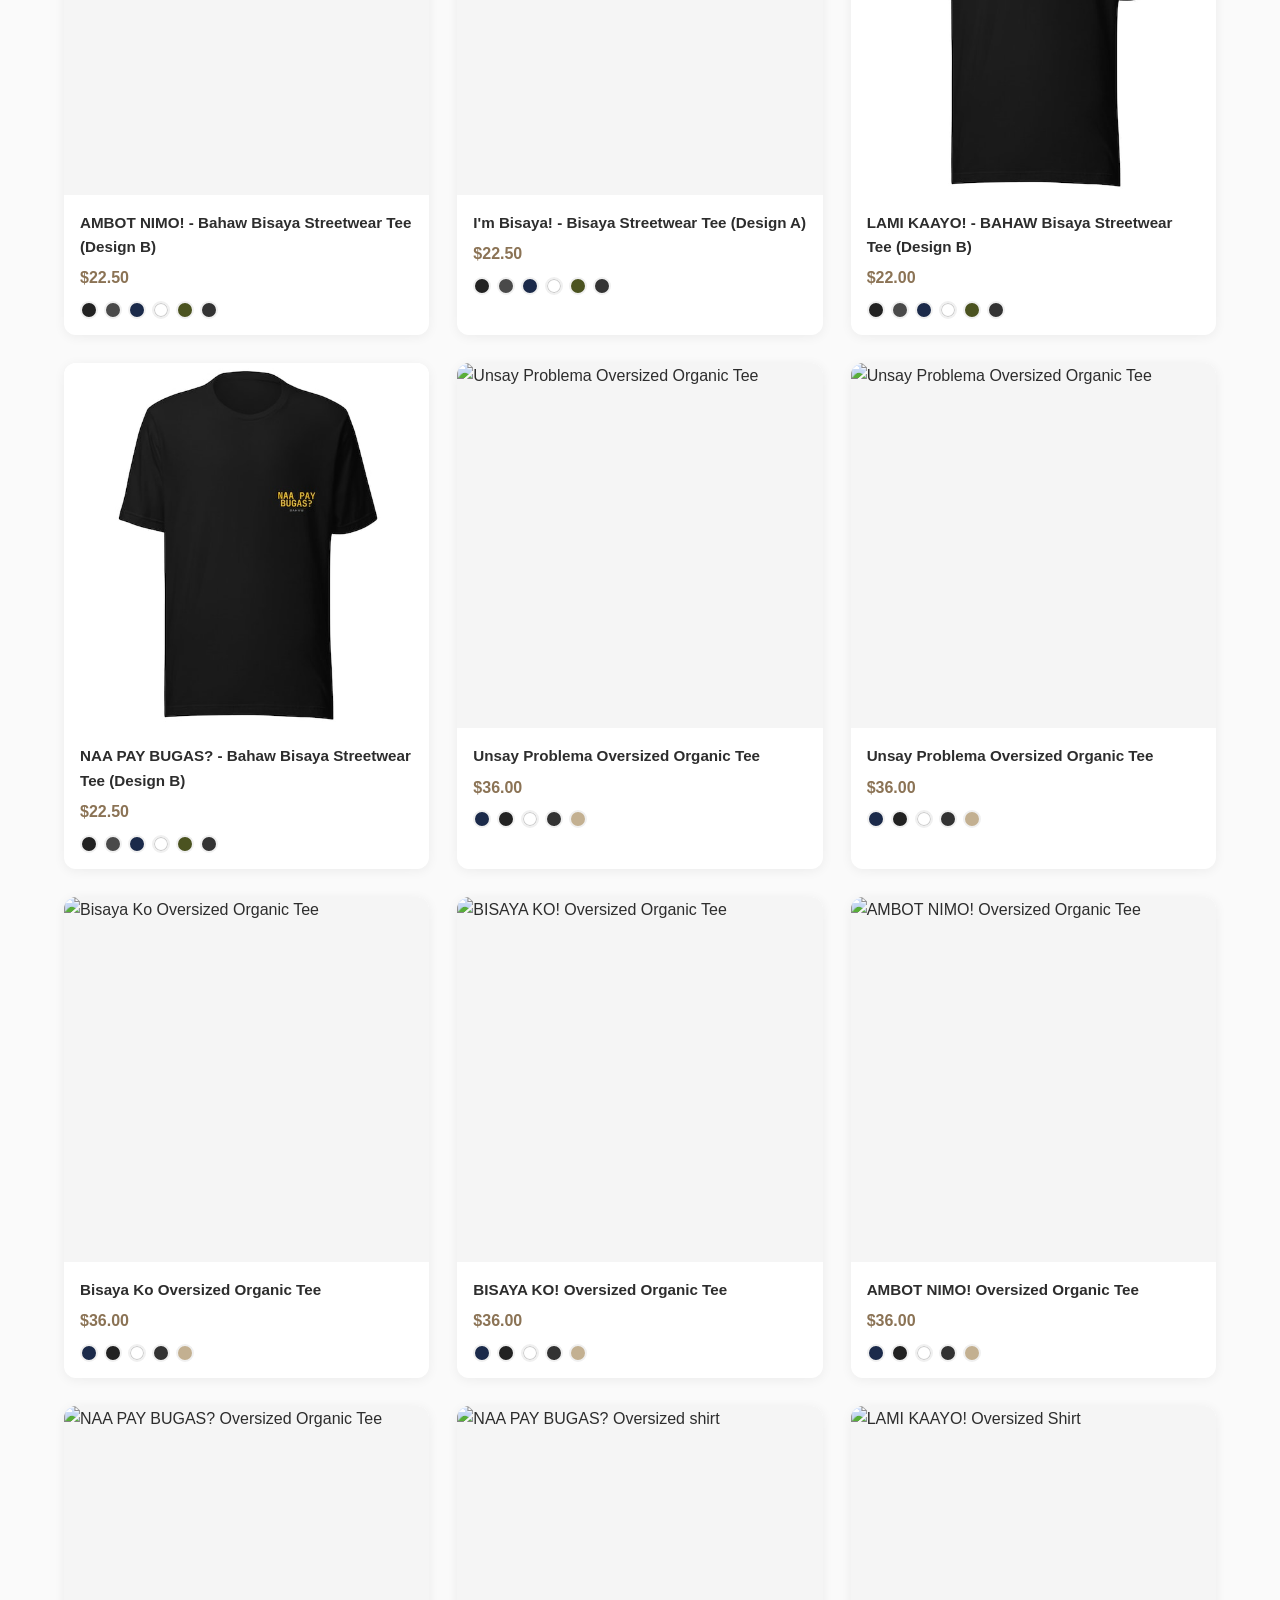
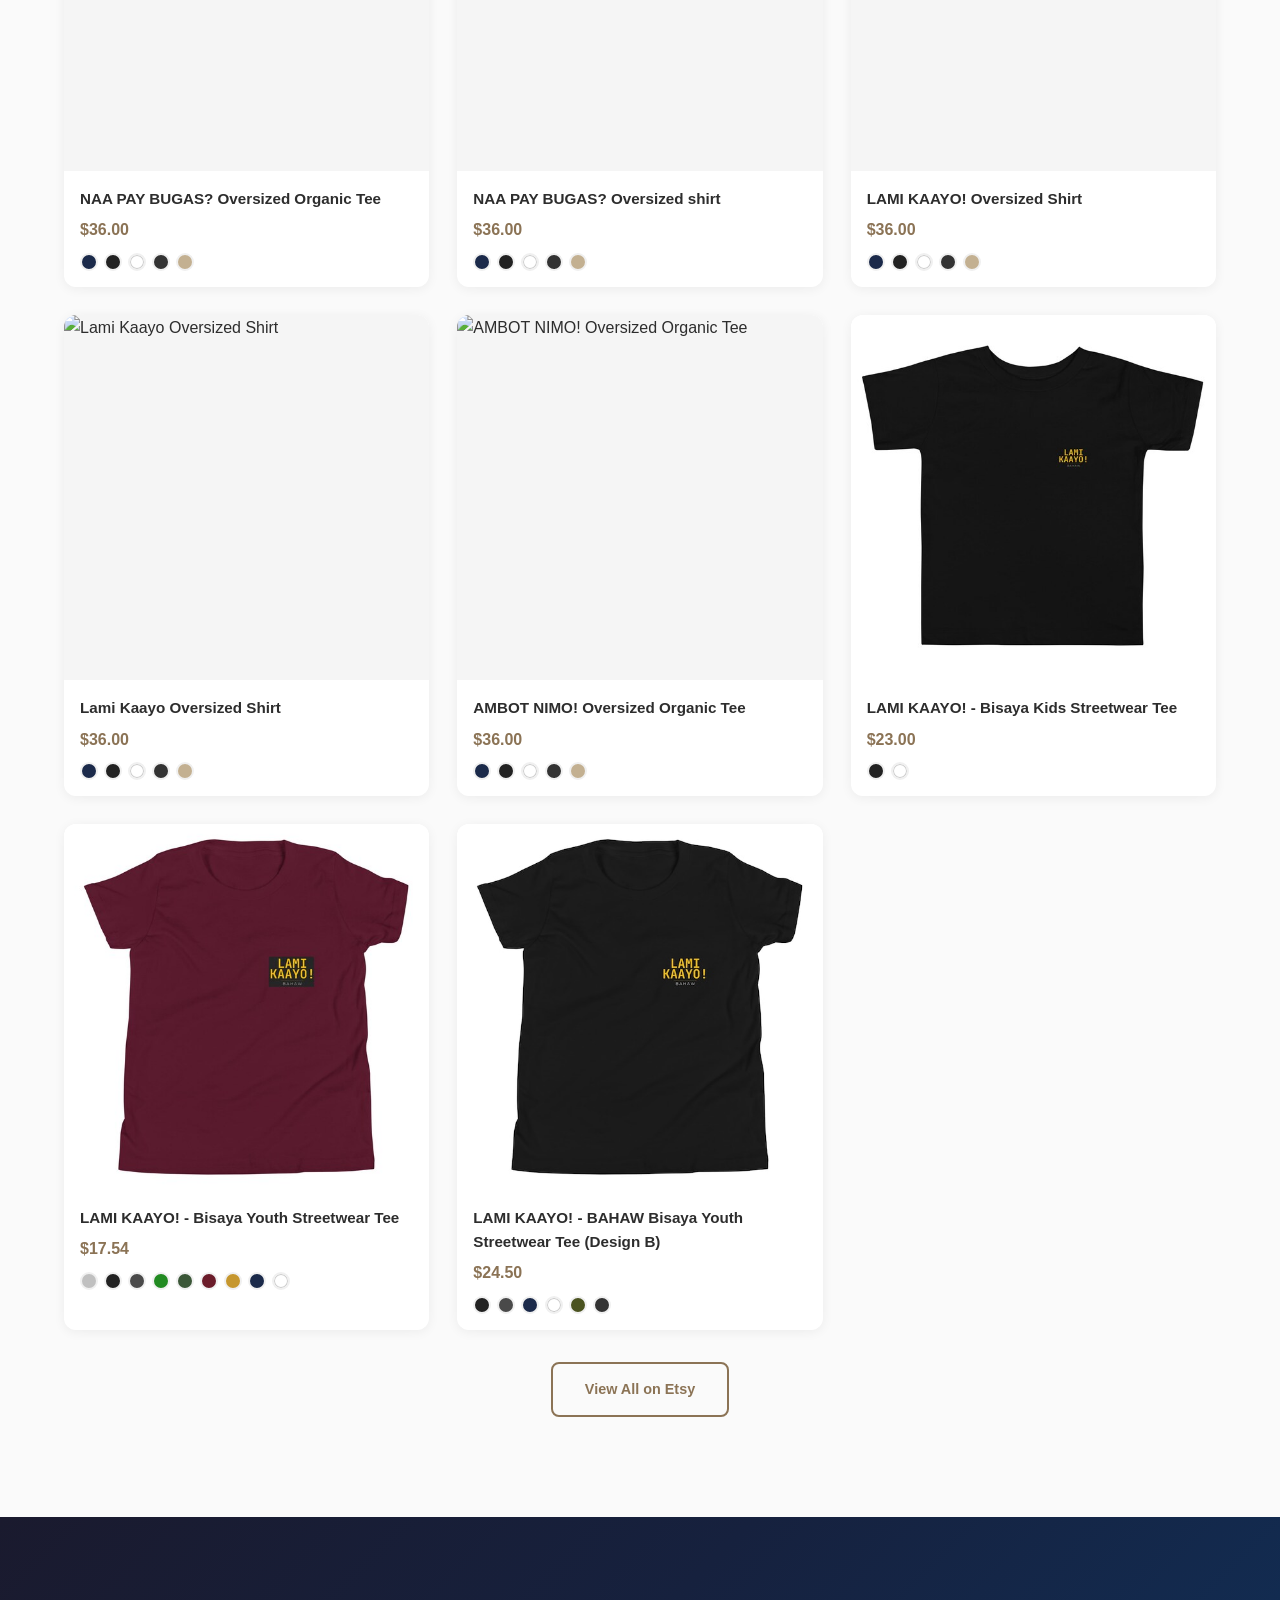
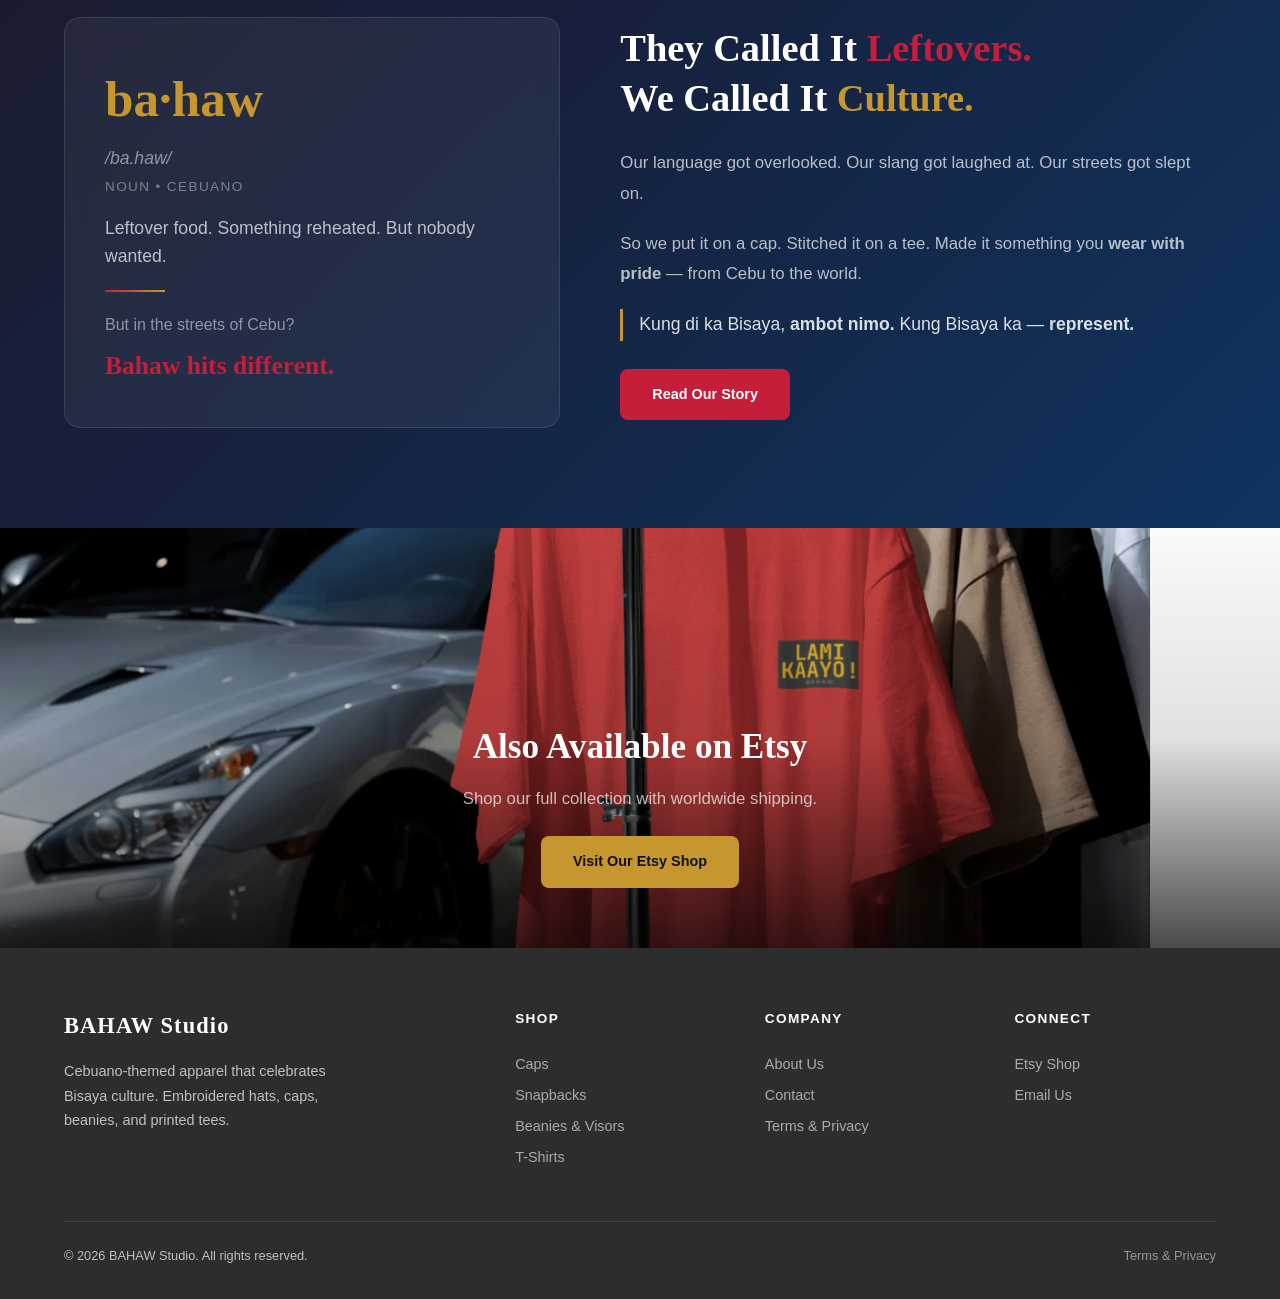
==== commit 6126bed3: "Add Kids and Youth categories, rename Toddler to Kids - Toddler tee renamed to Kids, moved to "kids"" ====
--- a/index.html
+++ b/index.html
@@ -73,6 +73,8 @@
                 <button class="filter-pill" data-category="visors">Visors <span class="filter-count" id="countVisors"></span></button>
                 <button class="filter-pill" data-category="tshirts">T-Shirts <span class="filter-count" id="countTshirts"></span></button>
                 <button class="filter-pill" data-category="oversized">Oversized <span class="filter-count" id="countOversized"></span></button>
+                <button class="filter-pill" data-category="kids">Kids <span class="filter-count" id="countKids"></span></button>
+                <button class="filter-pill" data-category="youth">Youth <span class="filter-count" id="countYouth"></span></button>
             </div>
             <div class="products-grid" id="featuredGrid">
                 <!-- Loaded by JS -->
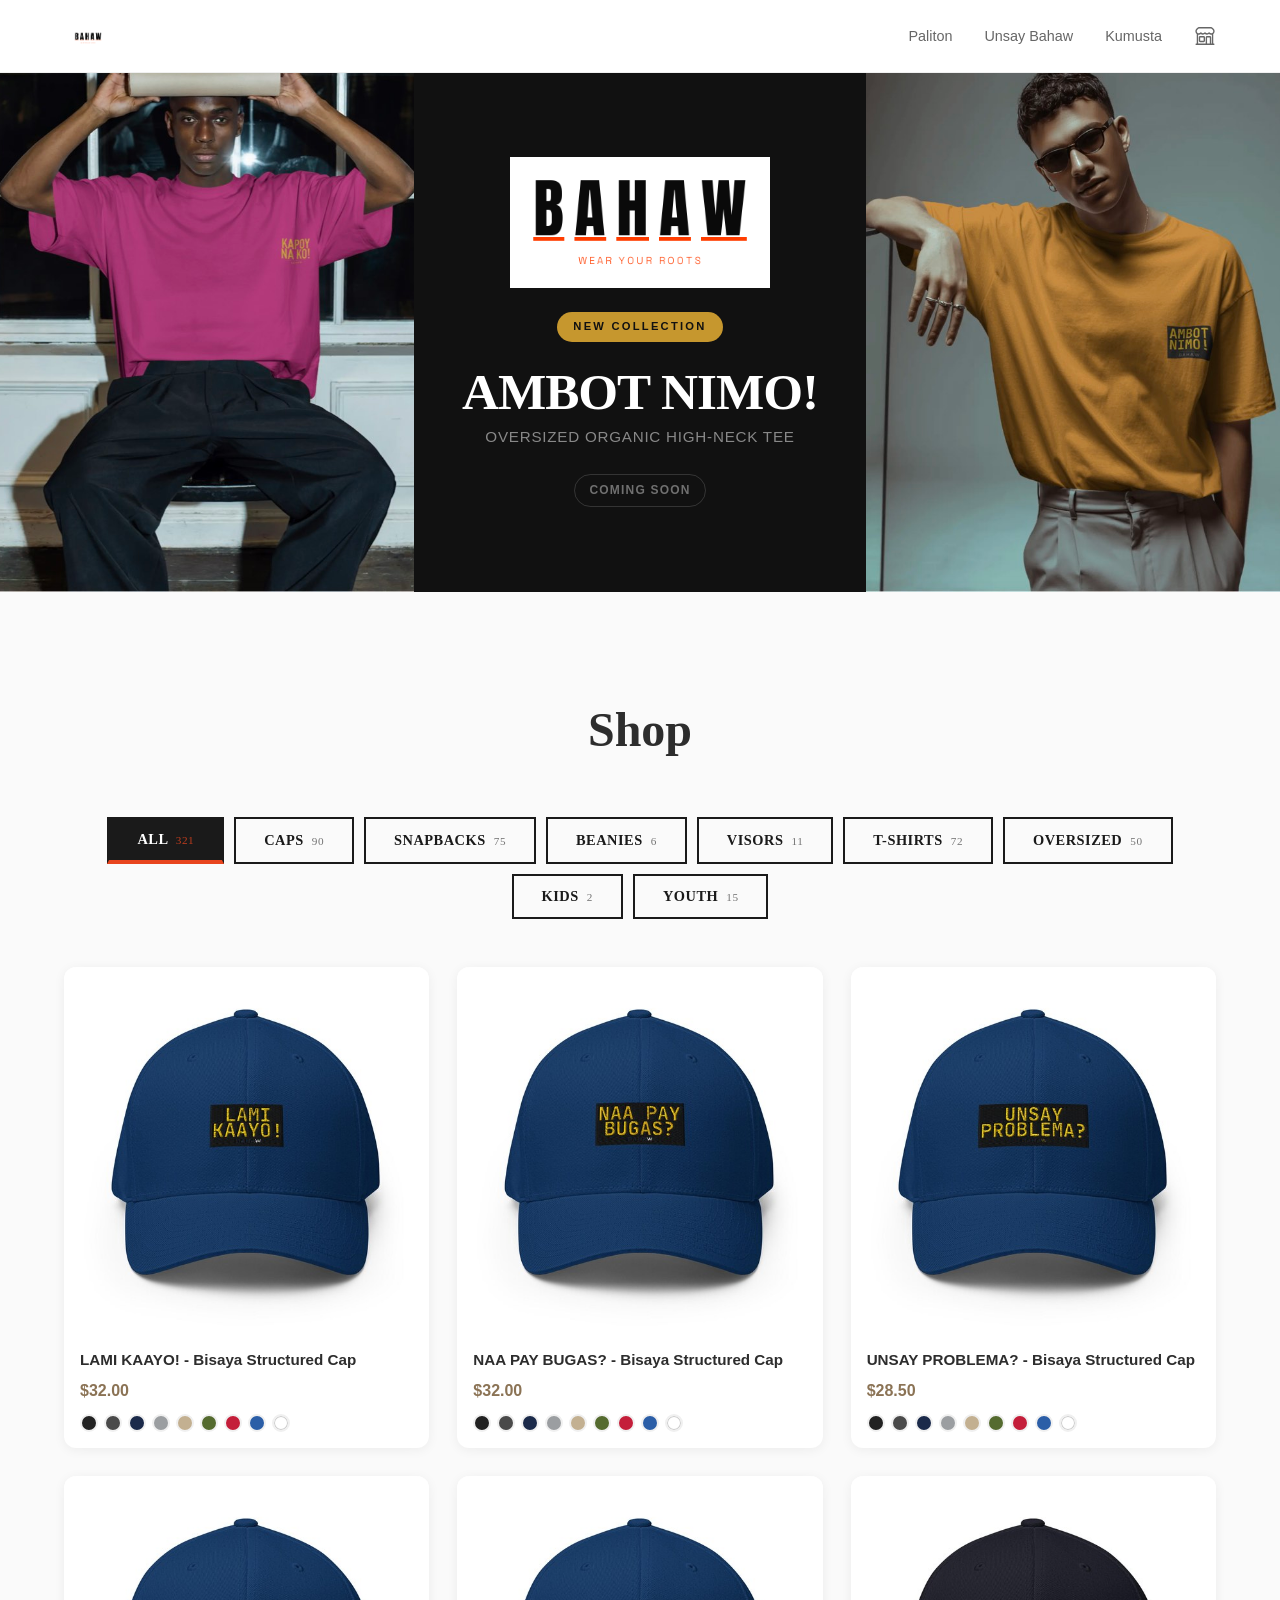
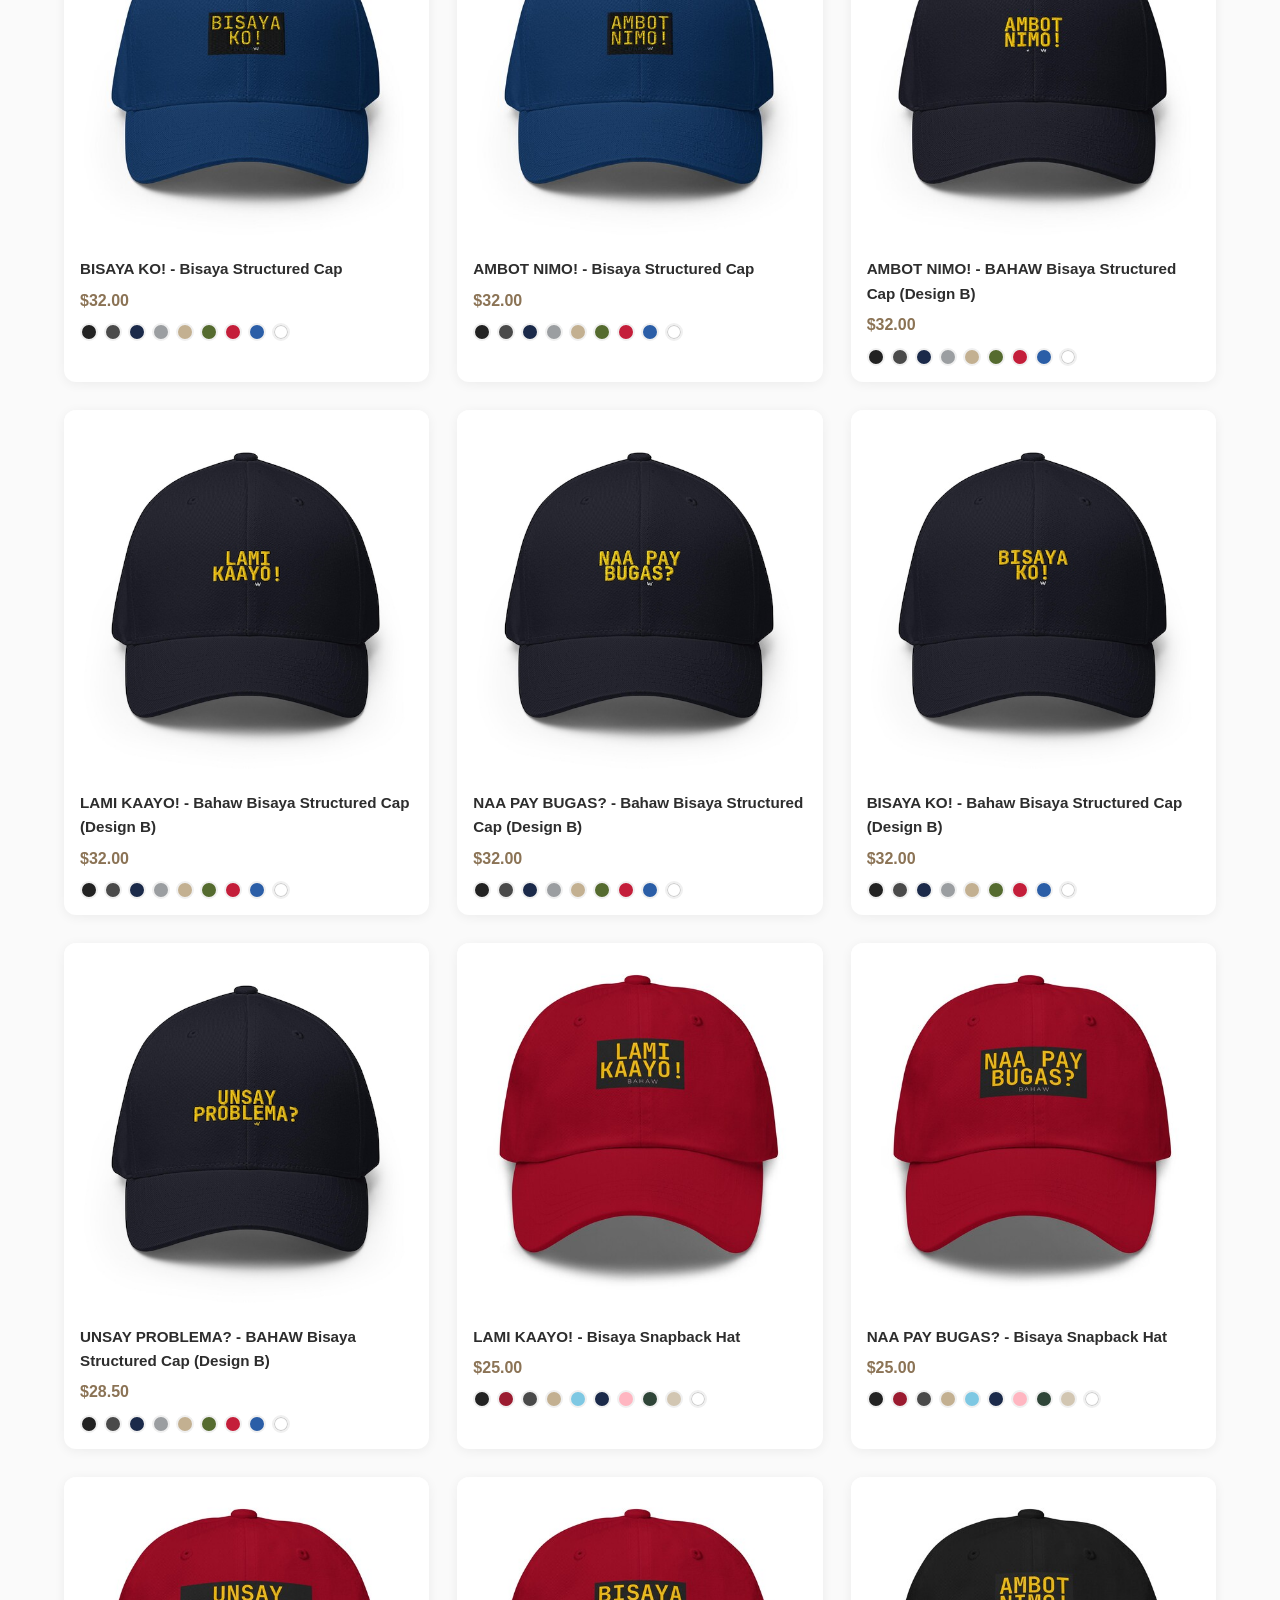
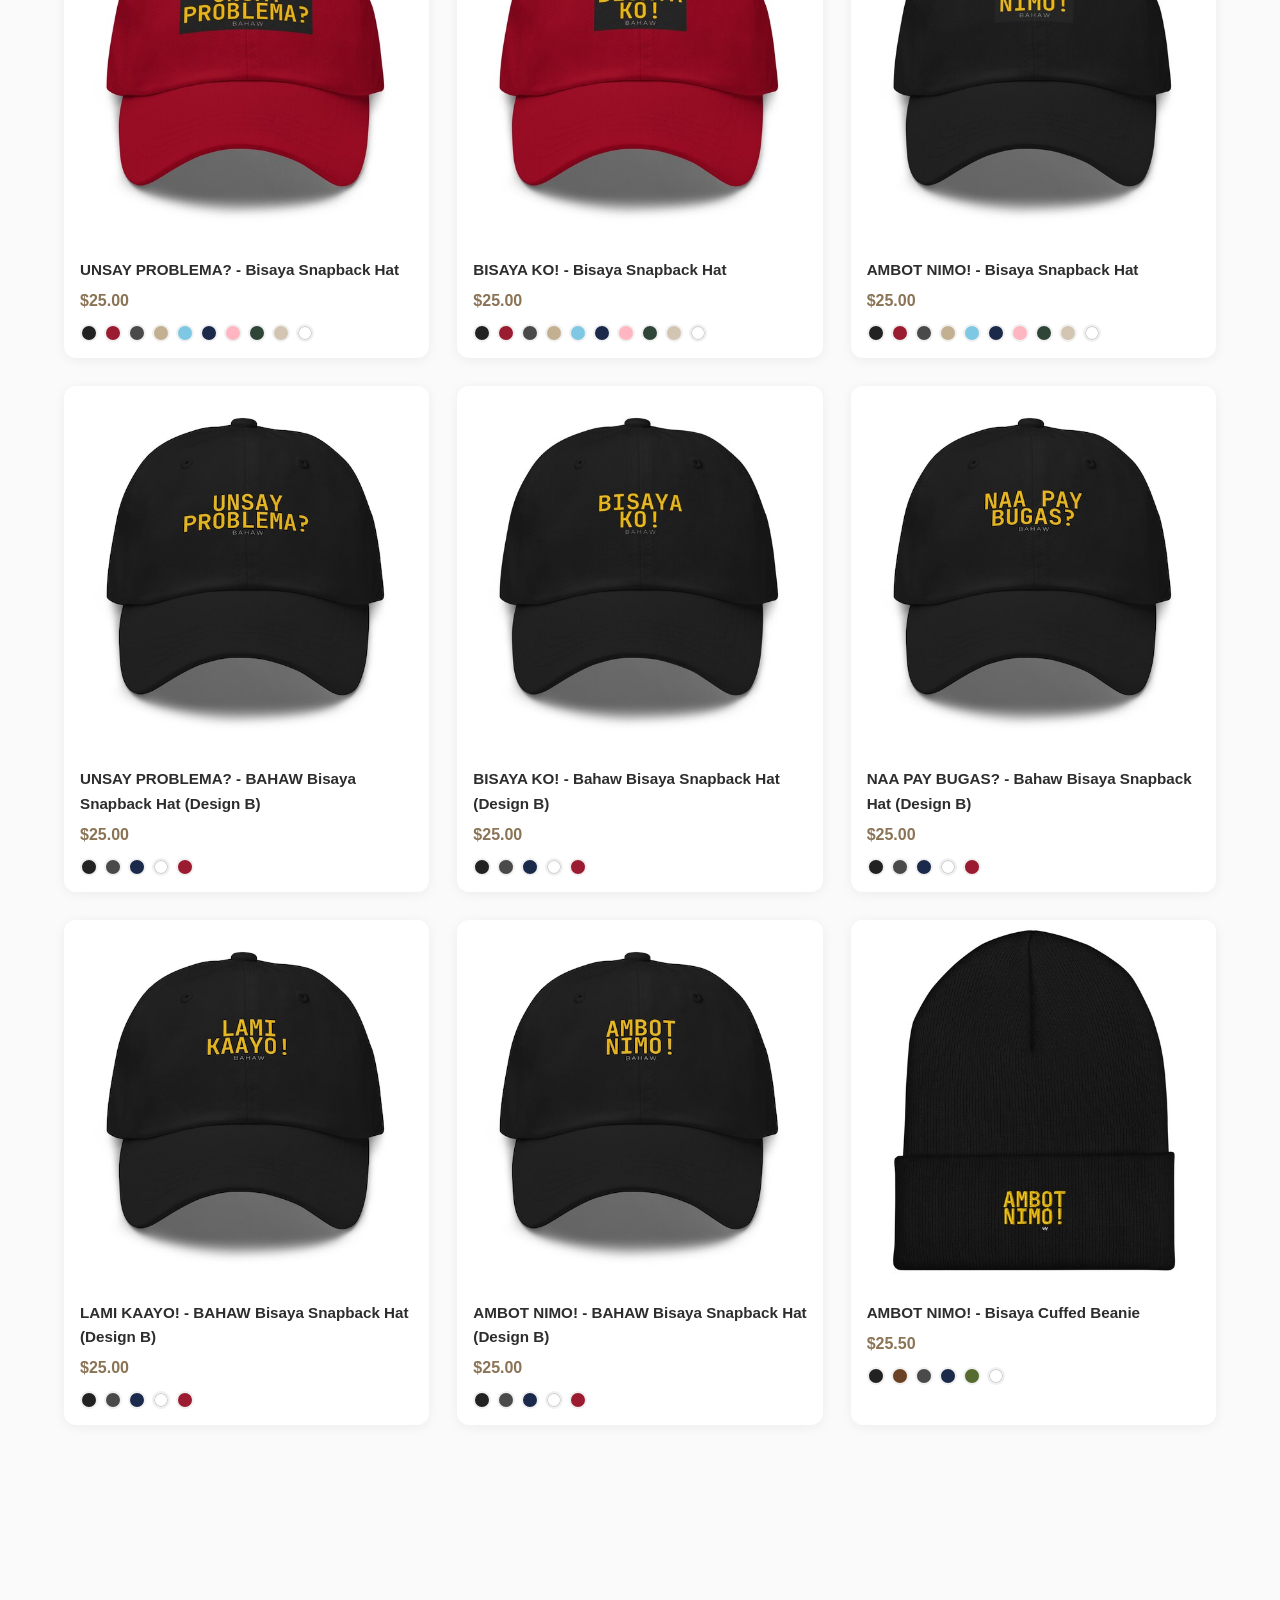
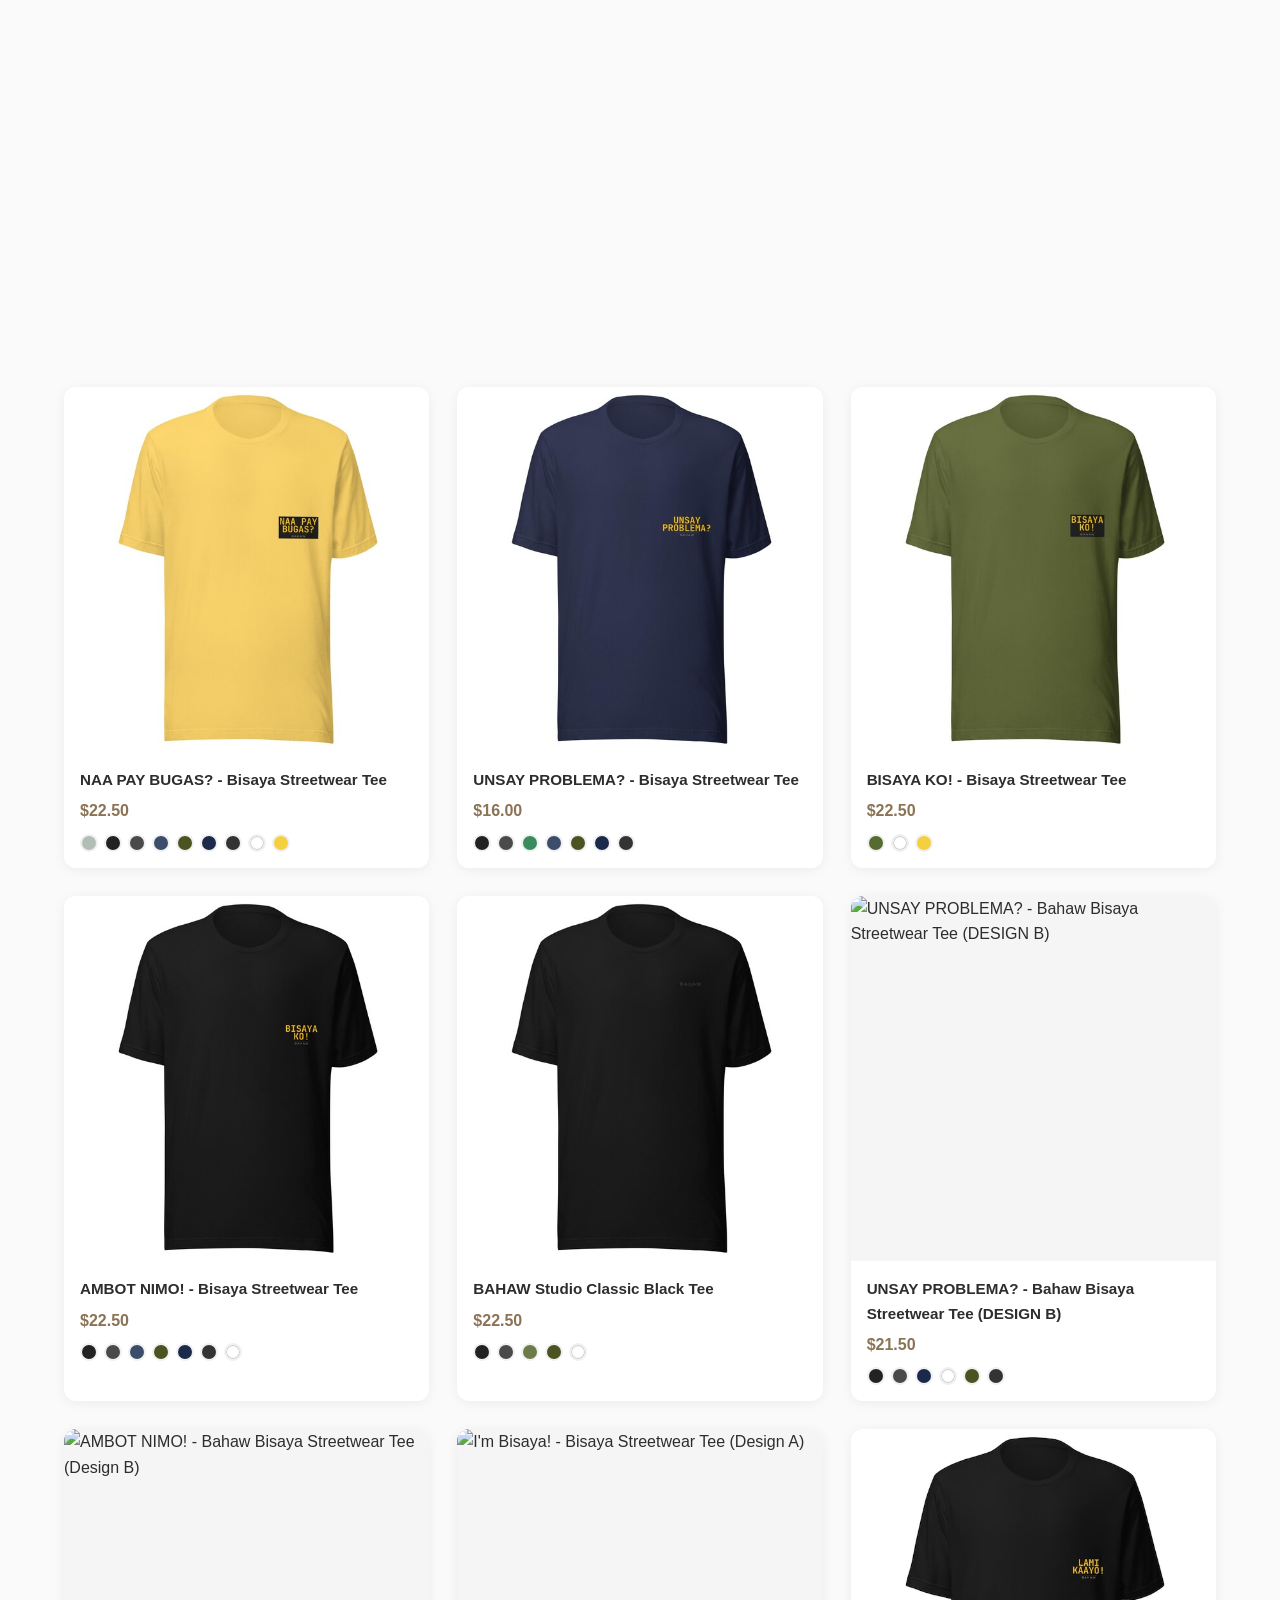
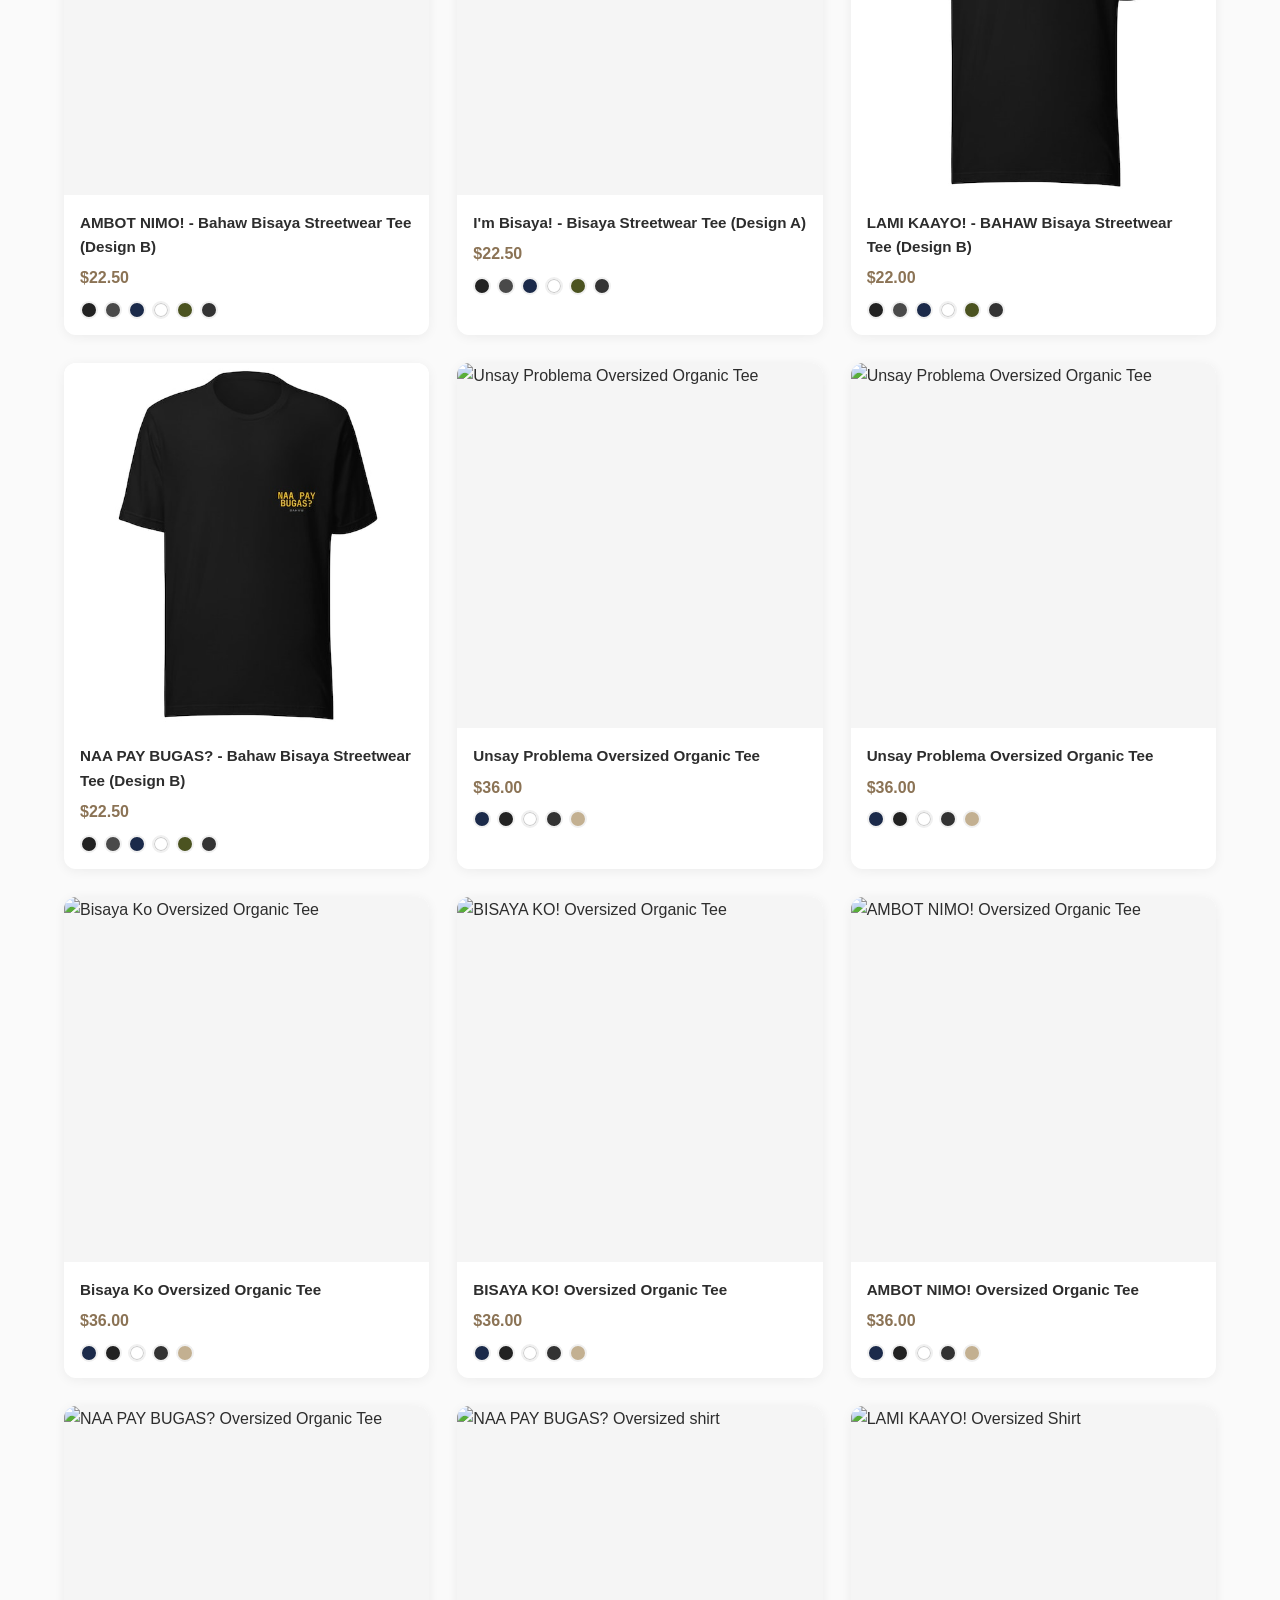
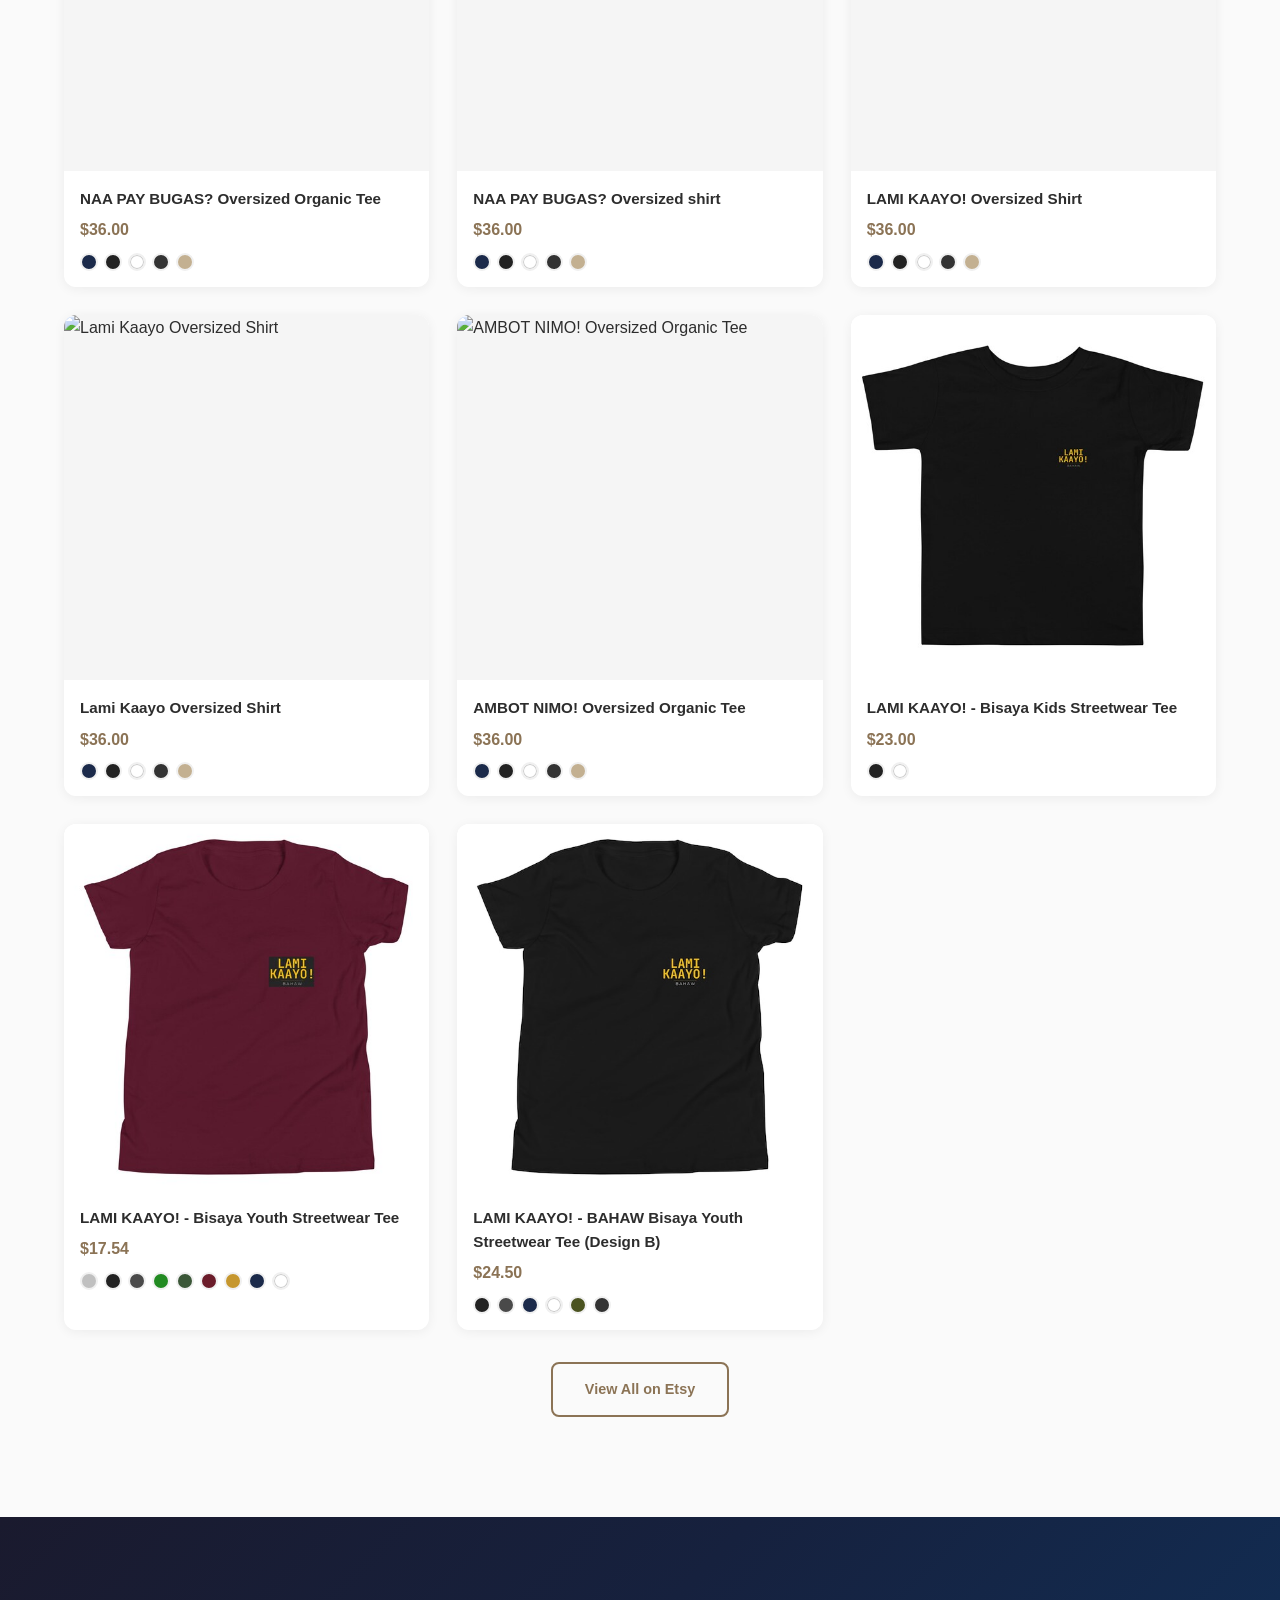
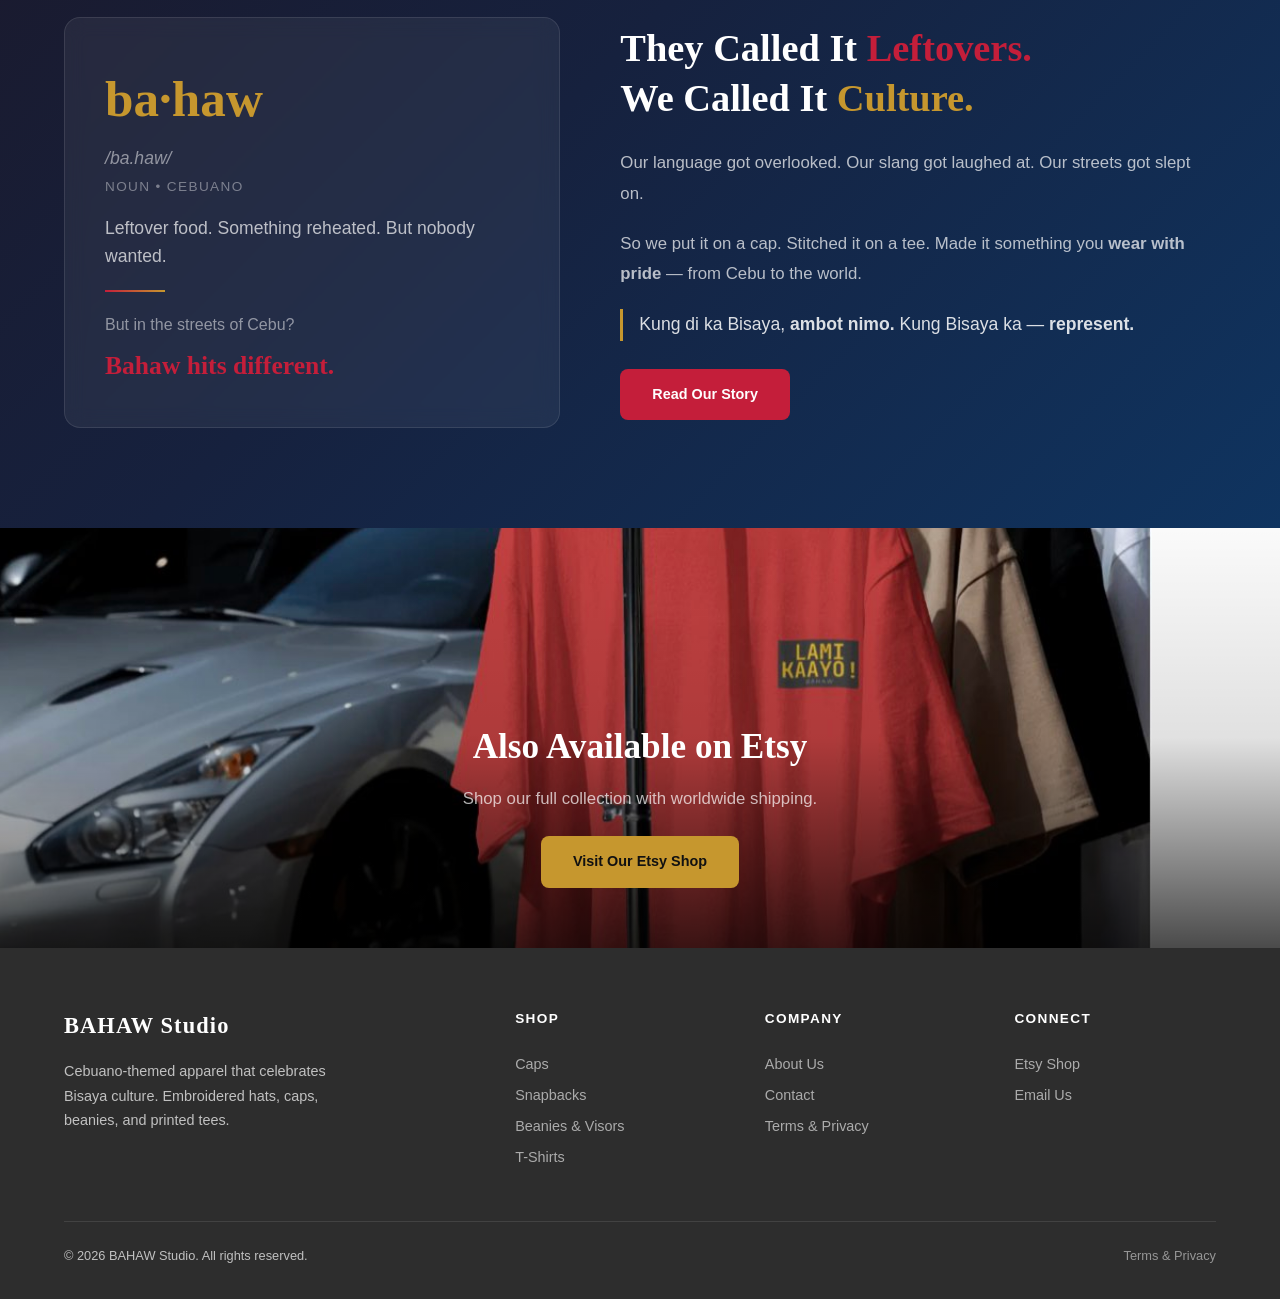
==== commit 4a861ba8: "Compress hero images to fix page lag - lifestyle-banner.jpg: 1.4MB → 97KB - new-drop-left: 1.3MB PNG" ====
--- a/index.html
+++ b/index.html
@@ -44,7 +44,7 @@
     <section class="new-drop">
         <div class="new-drop-inner">
             <div class="new-drop-img">
-                <img src="images/new-drop-left.png" alt="KAPOY NA KO! Oversized Organic Tee — BAHAW Studio">
+                <img src="images/new-drop-left.jpg" alt="KAPOY NA KO! Oversized Organic Tee — BAHAW Studio">
             </div>
             <div class="new-drop-center">
                 <img src="BAHAW-Studio-PP-trimmed.png" alt="BAHAW Studio" class="new-drop-logo">
@@ -54,7 +54,7 @@
                 <span class="new-drop-label">Coming Soon</span>
             </div>
             <div class="new-drop-img">
-                <img src="images/new-drop-right.png" alt="AMBOT NIMO! Oversized Organic Tee — BAHAW Studio">
+                <img src="images/new-drop-right.jpg" alt="AMBOT NIMO! Oversized Organic Tee — BAHAW Studio">
             </div>
         </div>
     </section>
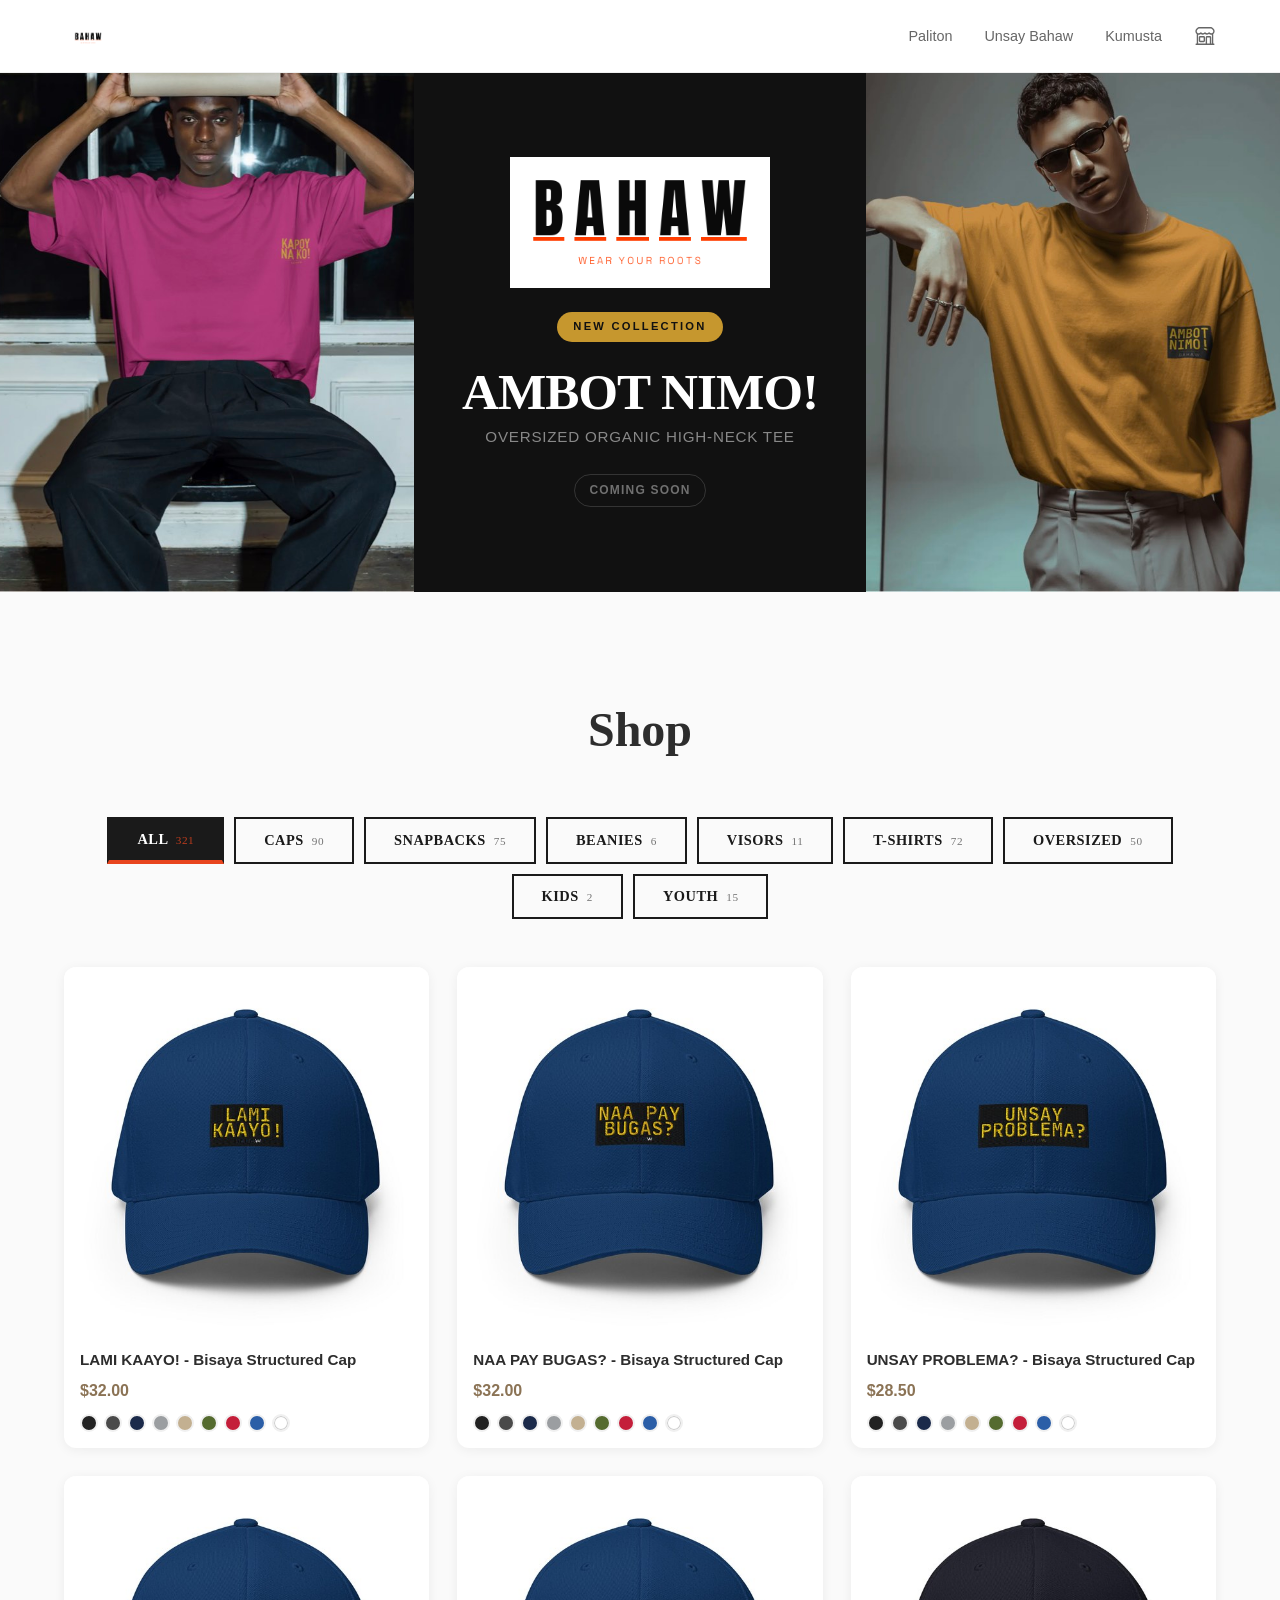
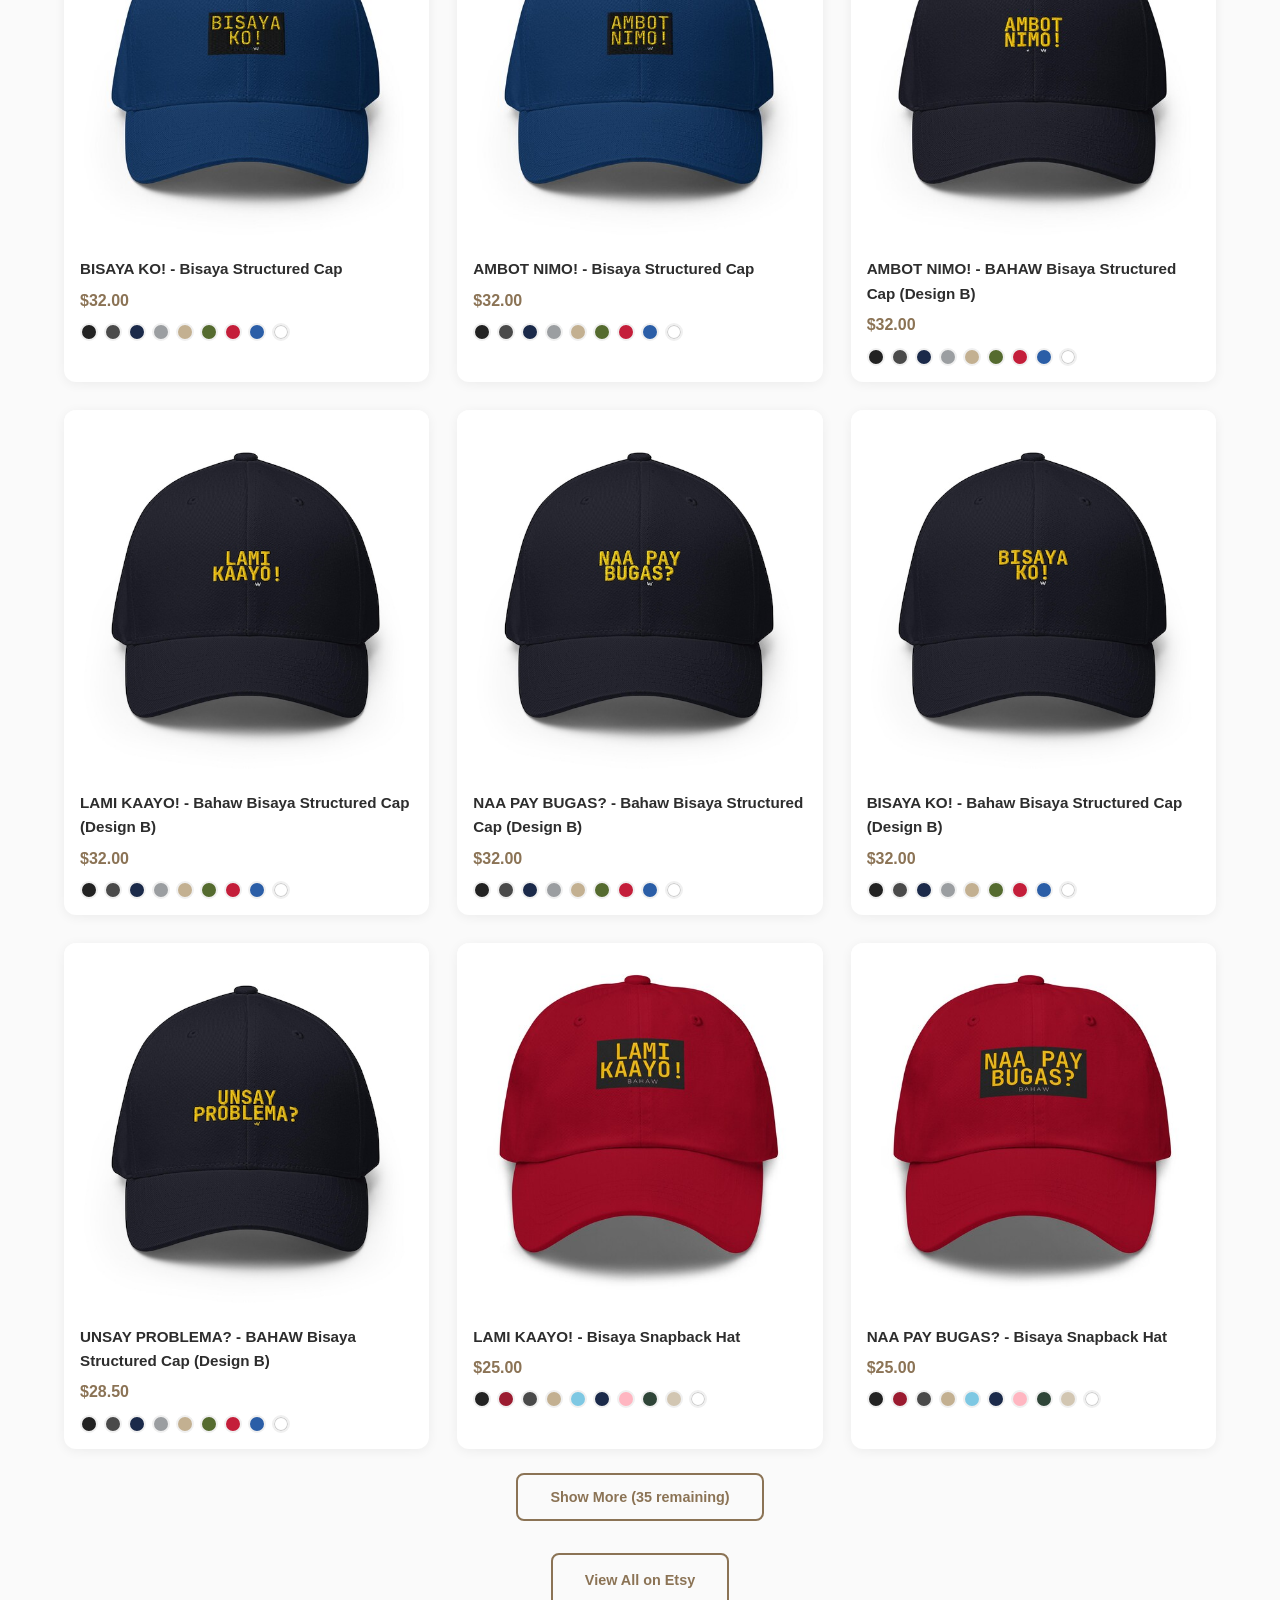
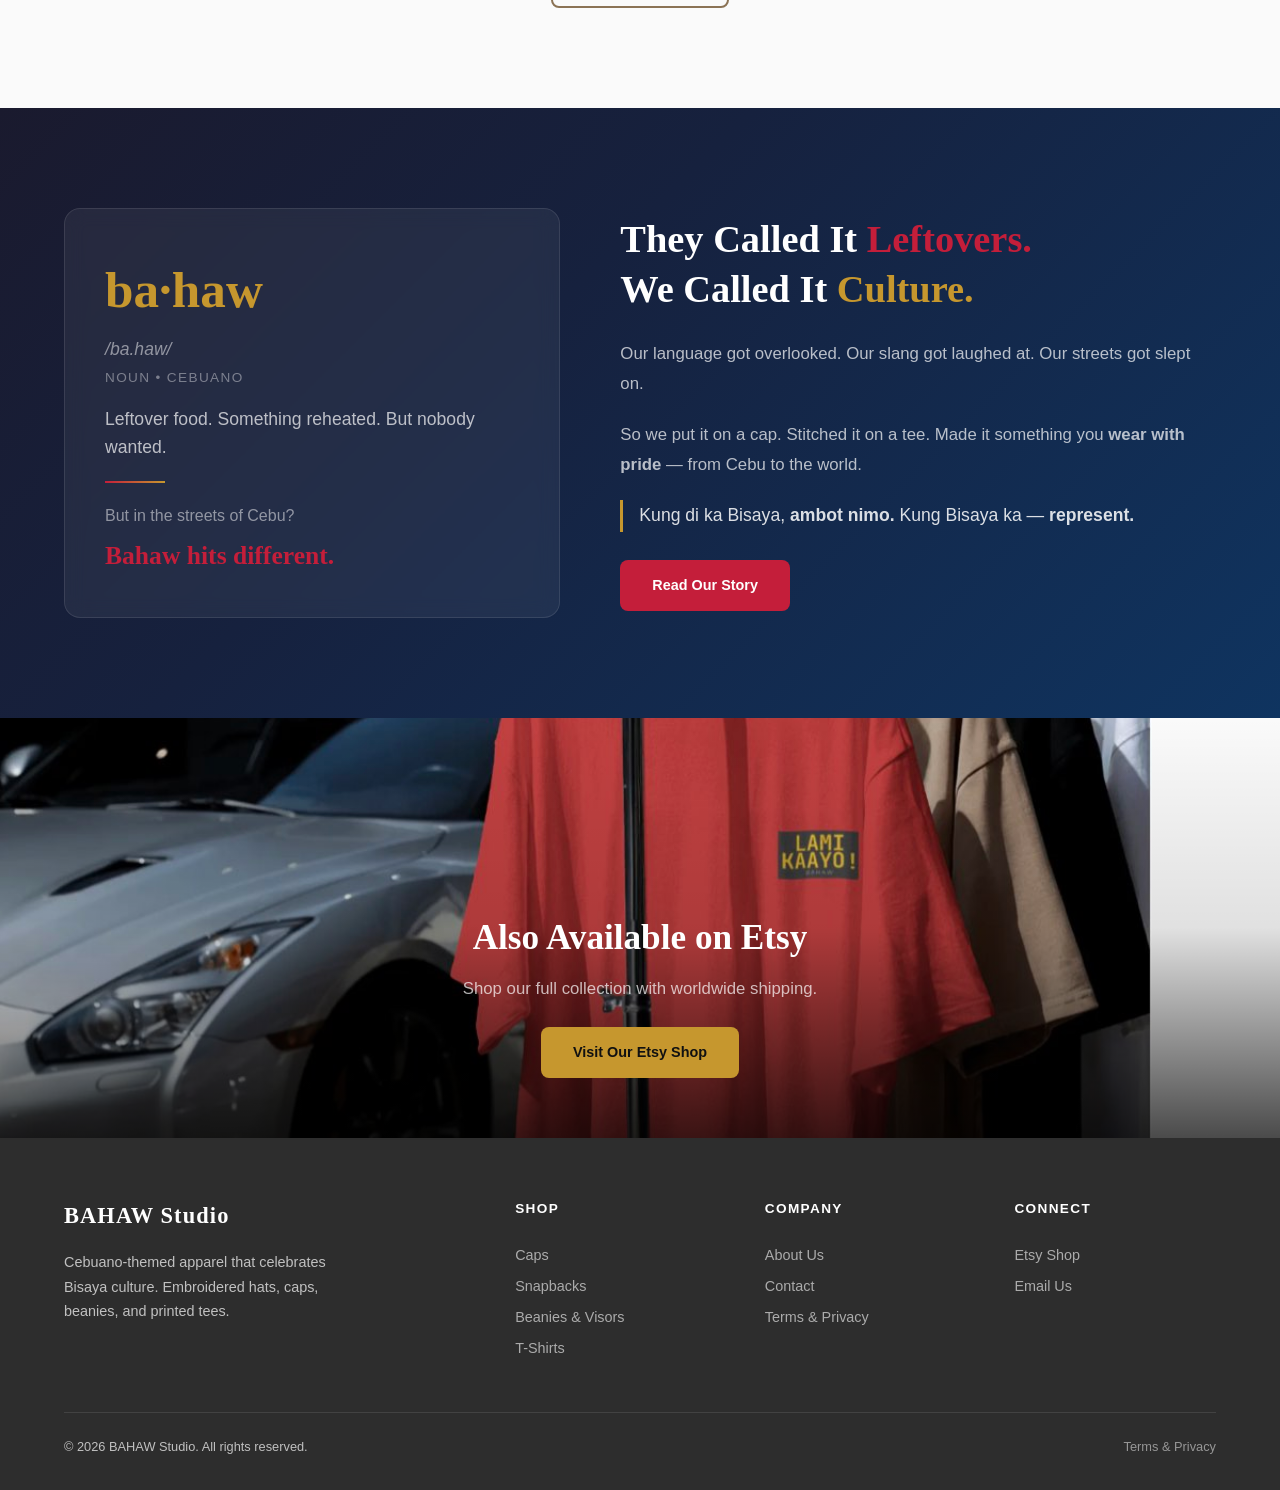
==== commit 67231dc4: "Fix website lag — major performance improvements - Google Fonts: load non-blocking (media=print tric" ====
--- a/index.html
+++ b/index.html
@@ -11,7 +11,8 @@
     <link rel="stylesheet" href="css/style.css">
     <link rel="preconnect" href="https://fonts.googleapis.com">
     <link rel="preconnect" href="https://fonts.gstatic.com" crossorigin>
-    <link href="https://fonts.googleapis.com/css2?family=Inter:wght@300;400;500;600;700&family=Playfair+Display:wght@400;600;700&display=swap" rel="stylesheet">
+    <link href="https://fonts.googleapis.com/css2?family=Inter:wght@400;600;700&family=Playfair+Display:wght@400;700&display=swap" rel="stylesheet" media="print" onload="this.media='all'">
+    <noscript><link href="https://fonts.googleapis.com/css2?family=Inter:wght@400;600;700&family=Playfair+Display:wght@400;700&display=swap" rel="stylesheet"></noscript>
     <meta http-equiv="Content-Security-Policy" content="default-src 'self'; script-src 'self' https://web3forms.com; style-src 'self' 'unsafe-inline' https://fonts.googleapis.com; font-src 'self' https://fonts.gstatic.com; img-src 'self' data: https:; connect-src 'self' https://api.web3forms.com;">
 </head>
 <body>
--- a/css/style.css
+++ b/css/style.css
@@ -89,9 +89,7 @@
     left: 0;
     right: 0;
     z-index: 1000;
-    background: rgba(255, 255, 255, 0.95);
-    backdrop-filter: blur(20px);
-    -webkit-backdrop-filter: blur(20px);
+    background: rgba(255, 255, 255, 0.98);
     border-bottom: 1px solid var(--border-light);
     transition: box-shadow 0.3s;
 }
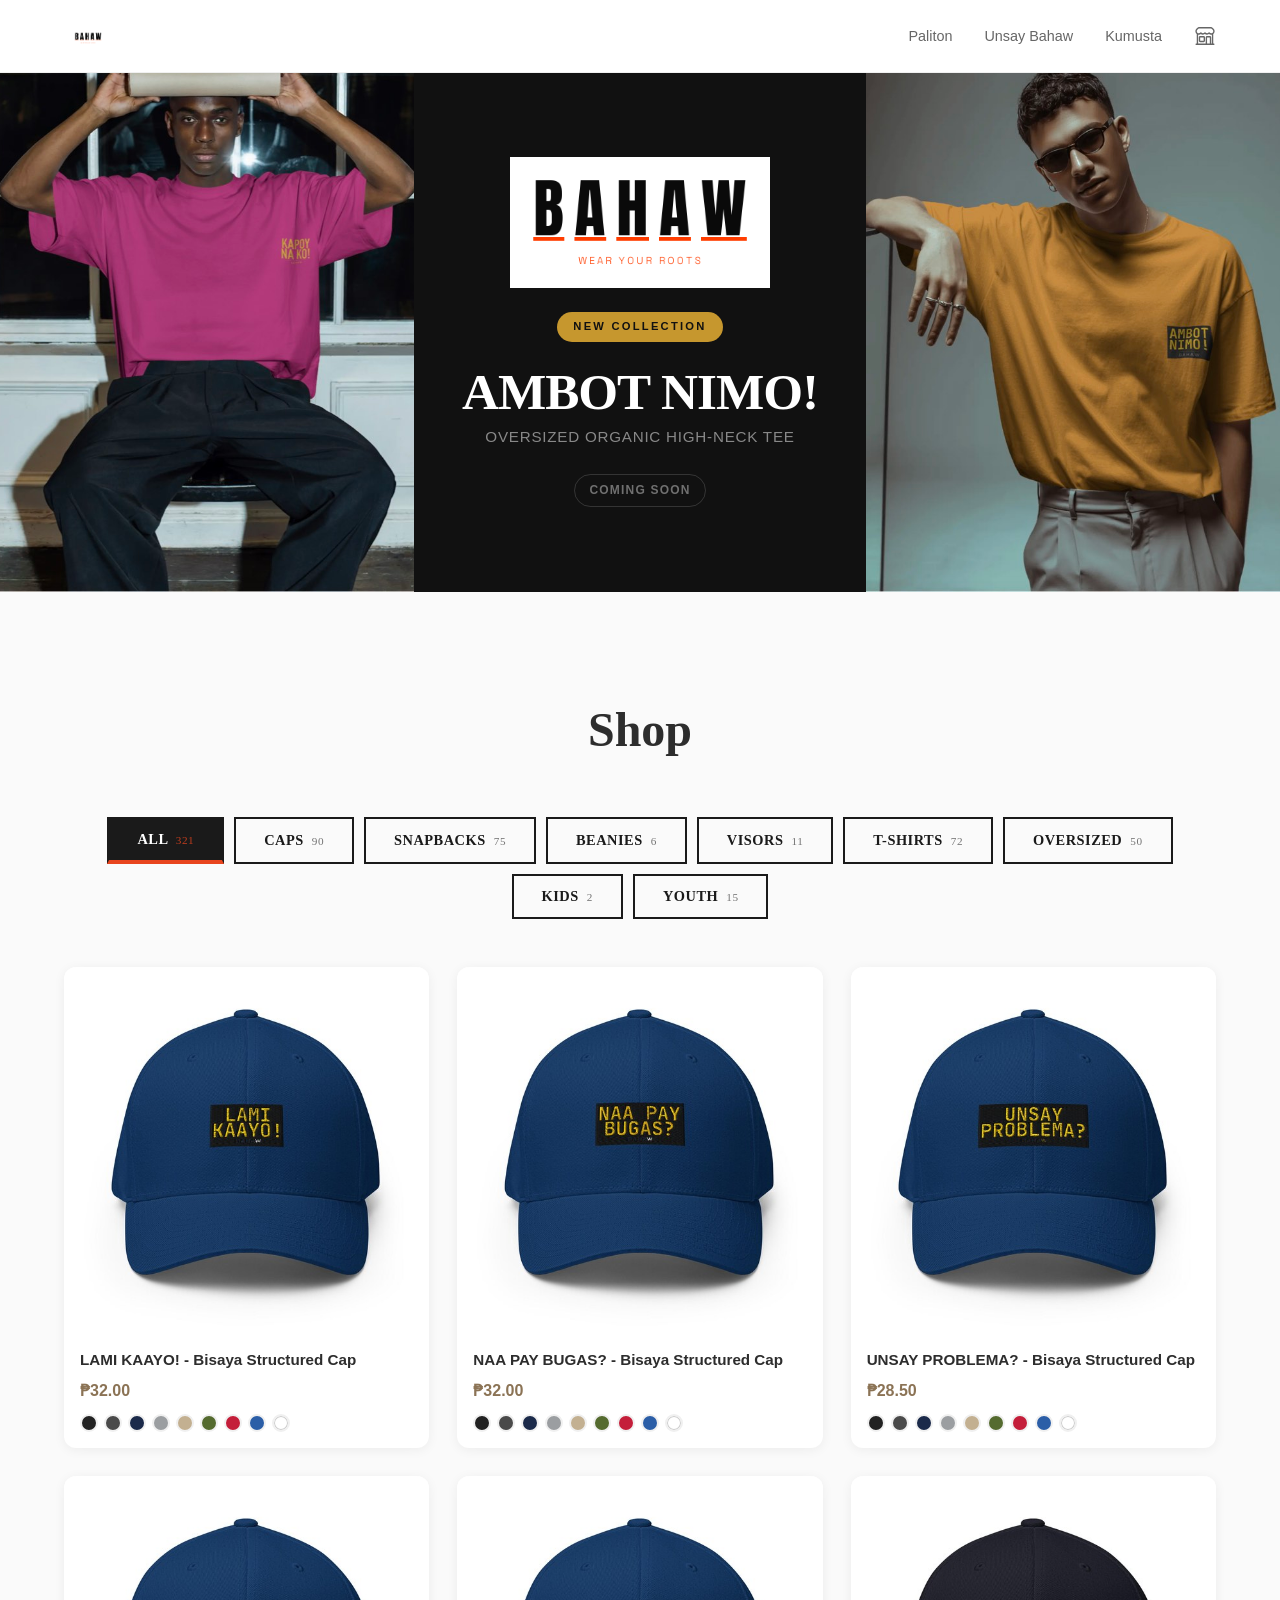
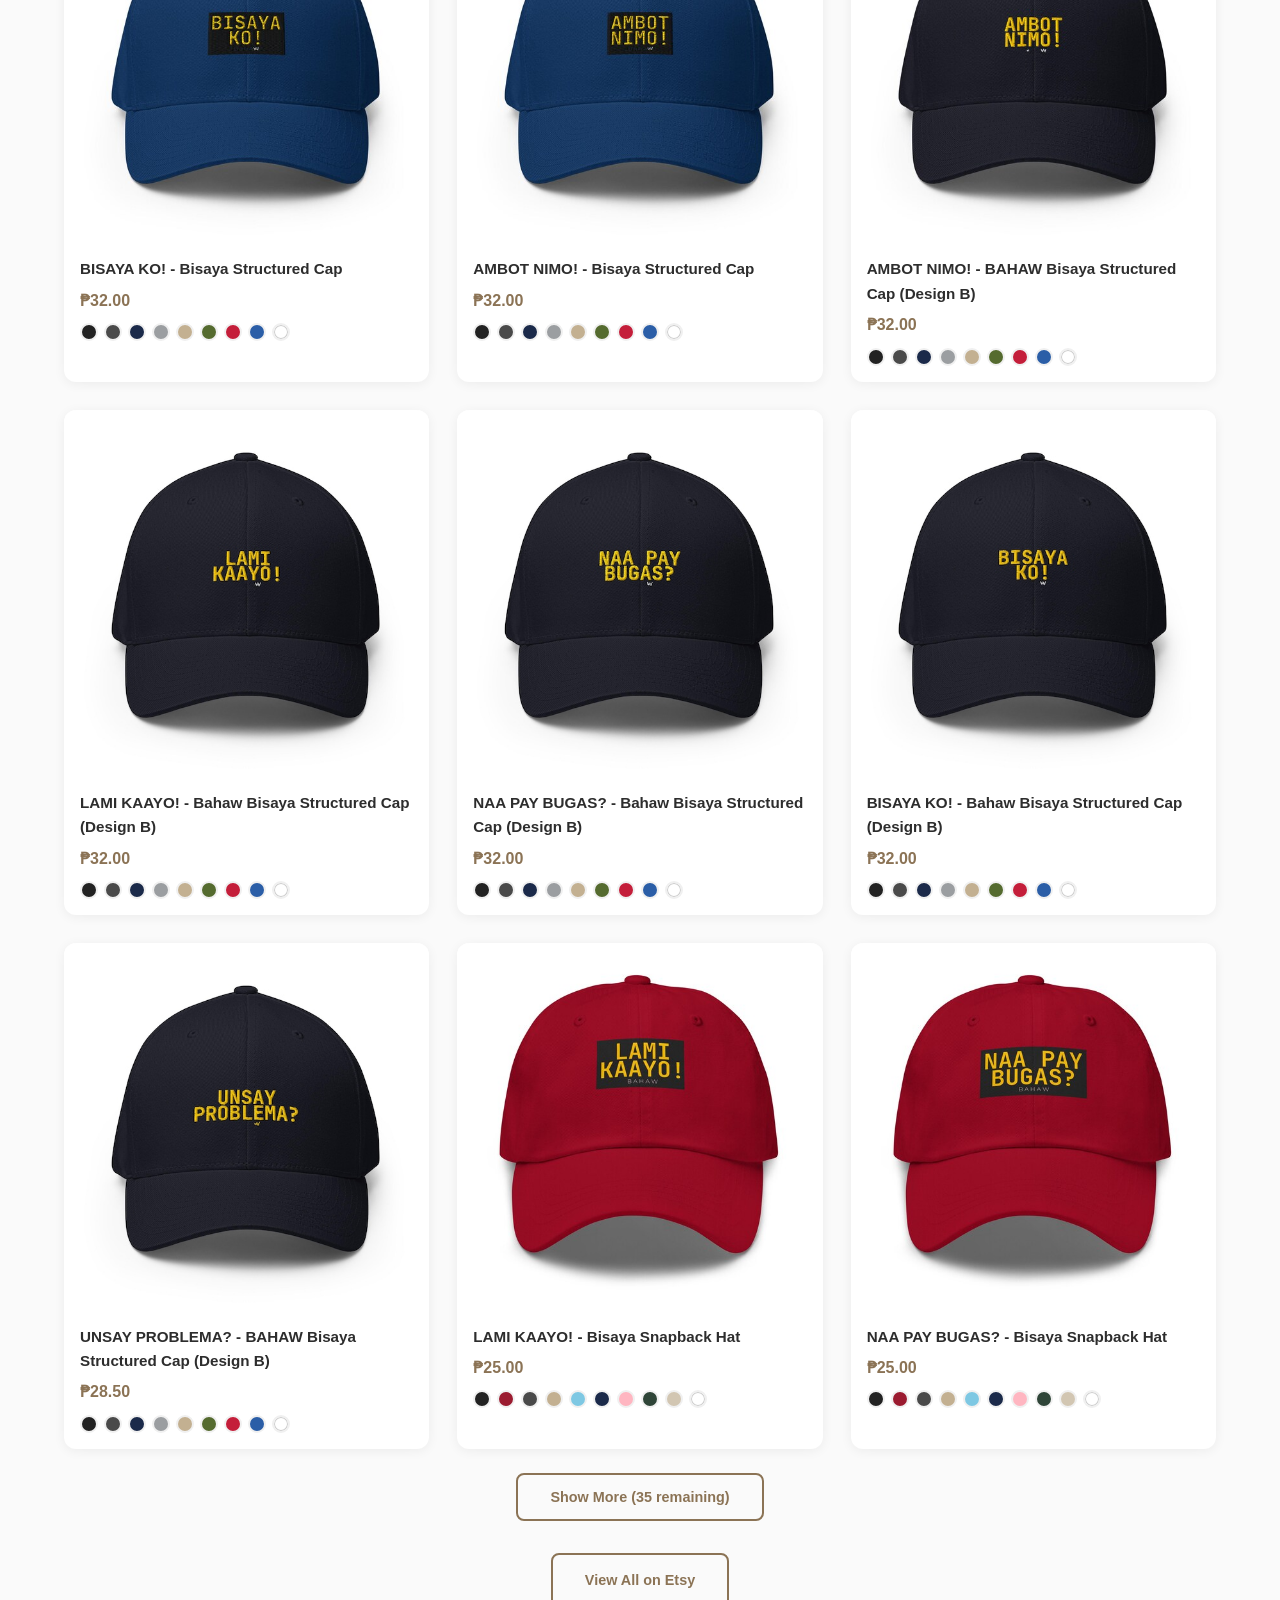
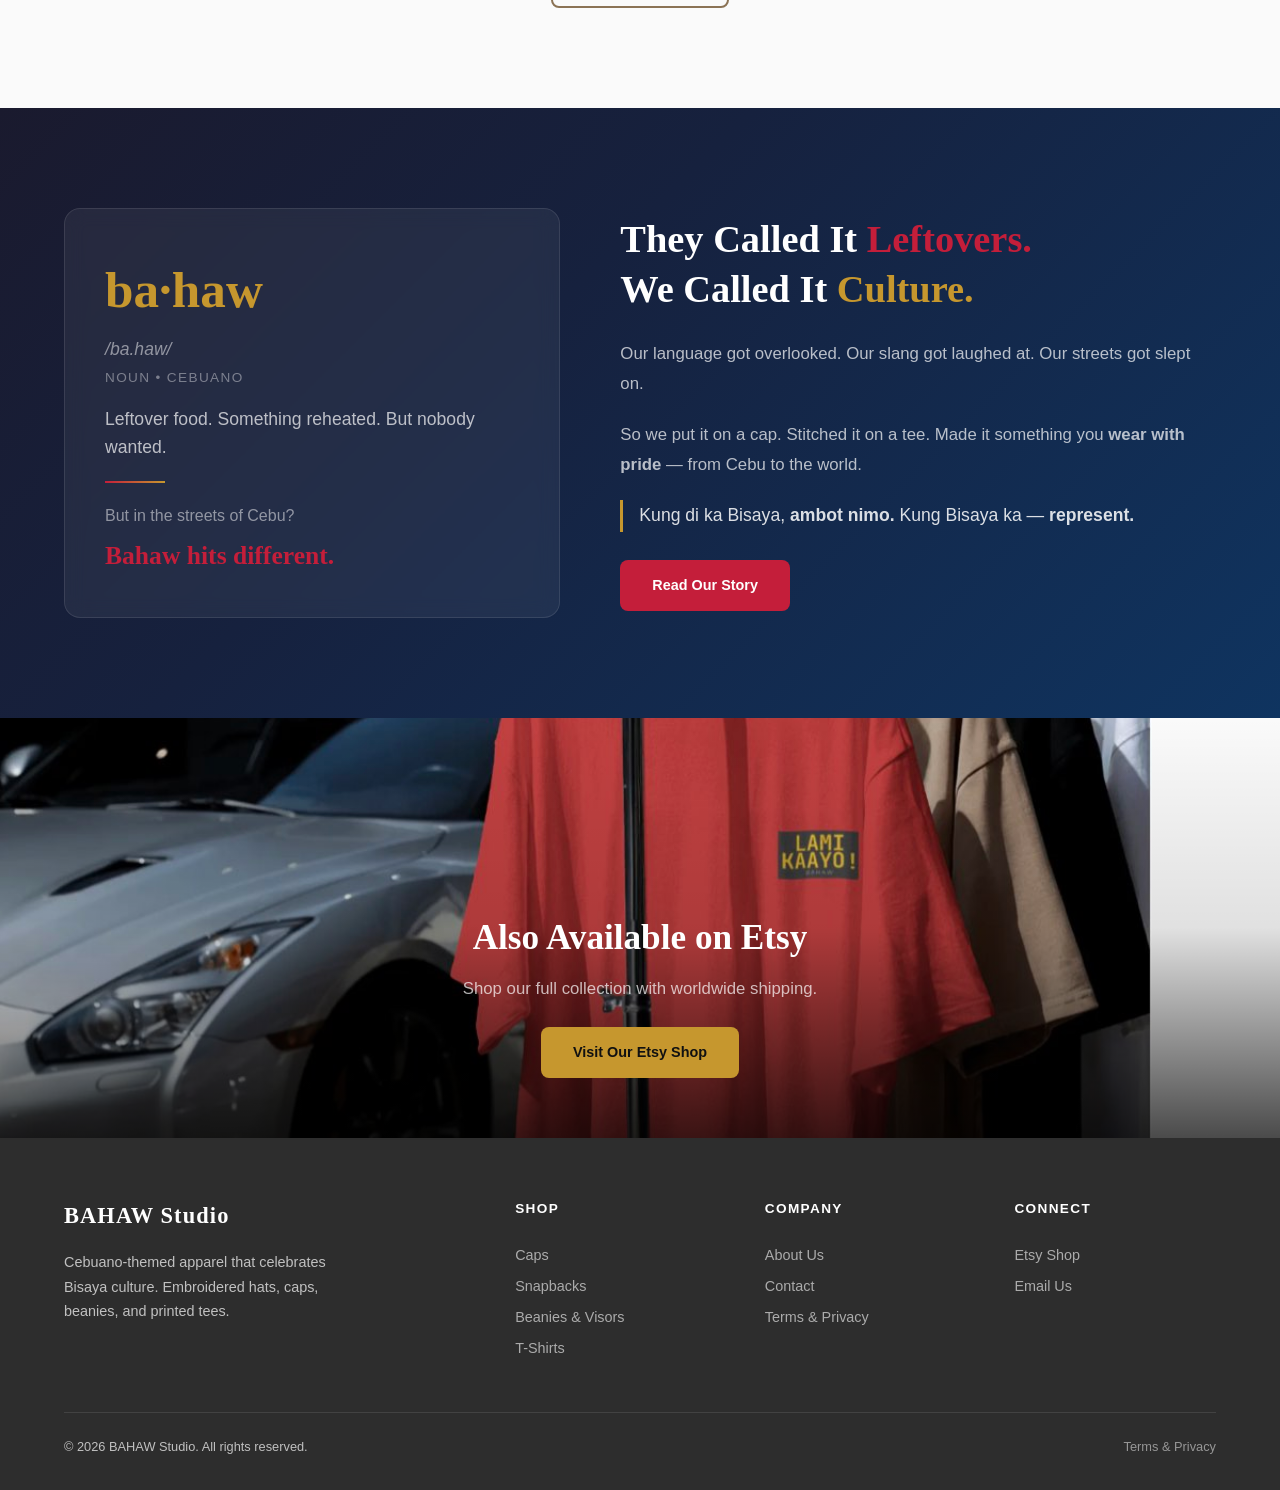
==== commit 15669b95: "Fix critical JS errors and wrong currency symbol - Add missing updateCartBadge() function (was causi" ====
--- a/index.html
+++ b/index.html
@@ -112,7 +112,7 @@
 
     <!-- LIFESTYLE BANNER -->
     <section class="lifestyle-banner">
-        <img src="images/lifestyle-banner.jpg" alt="BAHAW Studio Streetwear Collection" class="lifestyle-banner-img">
+        <img src="images/lifestyle-banner.jpg" alt="BAHAW Studio Streetwear Collection" class="lifestyle-banner-img" loading="lazy">
         <div class="lifestyle-banner-content">
             <h3>Also Available on Etsy</h3>
             <p>Shop our full collection with worldwide shipping.</p>
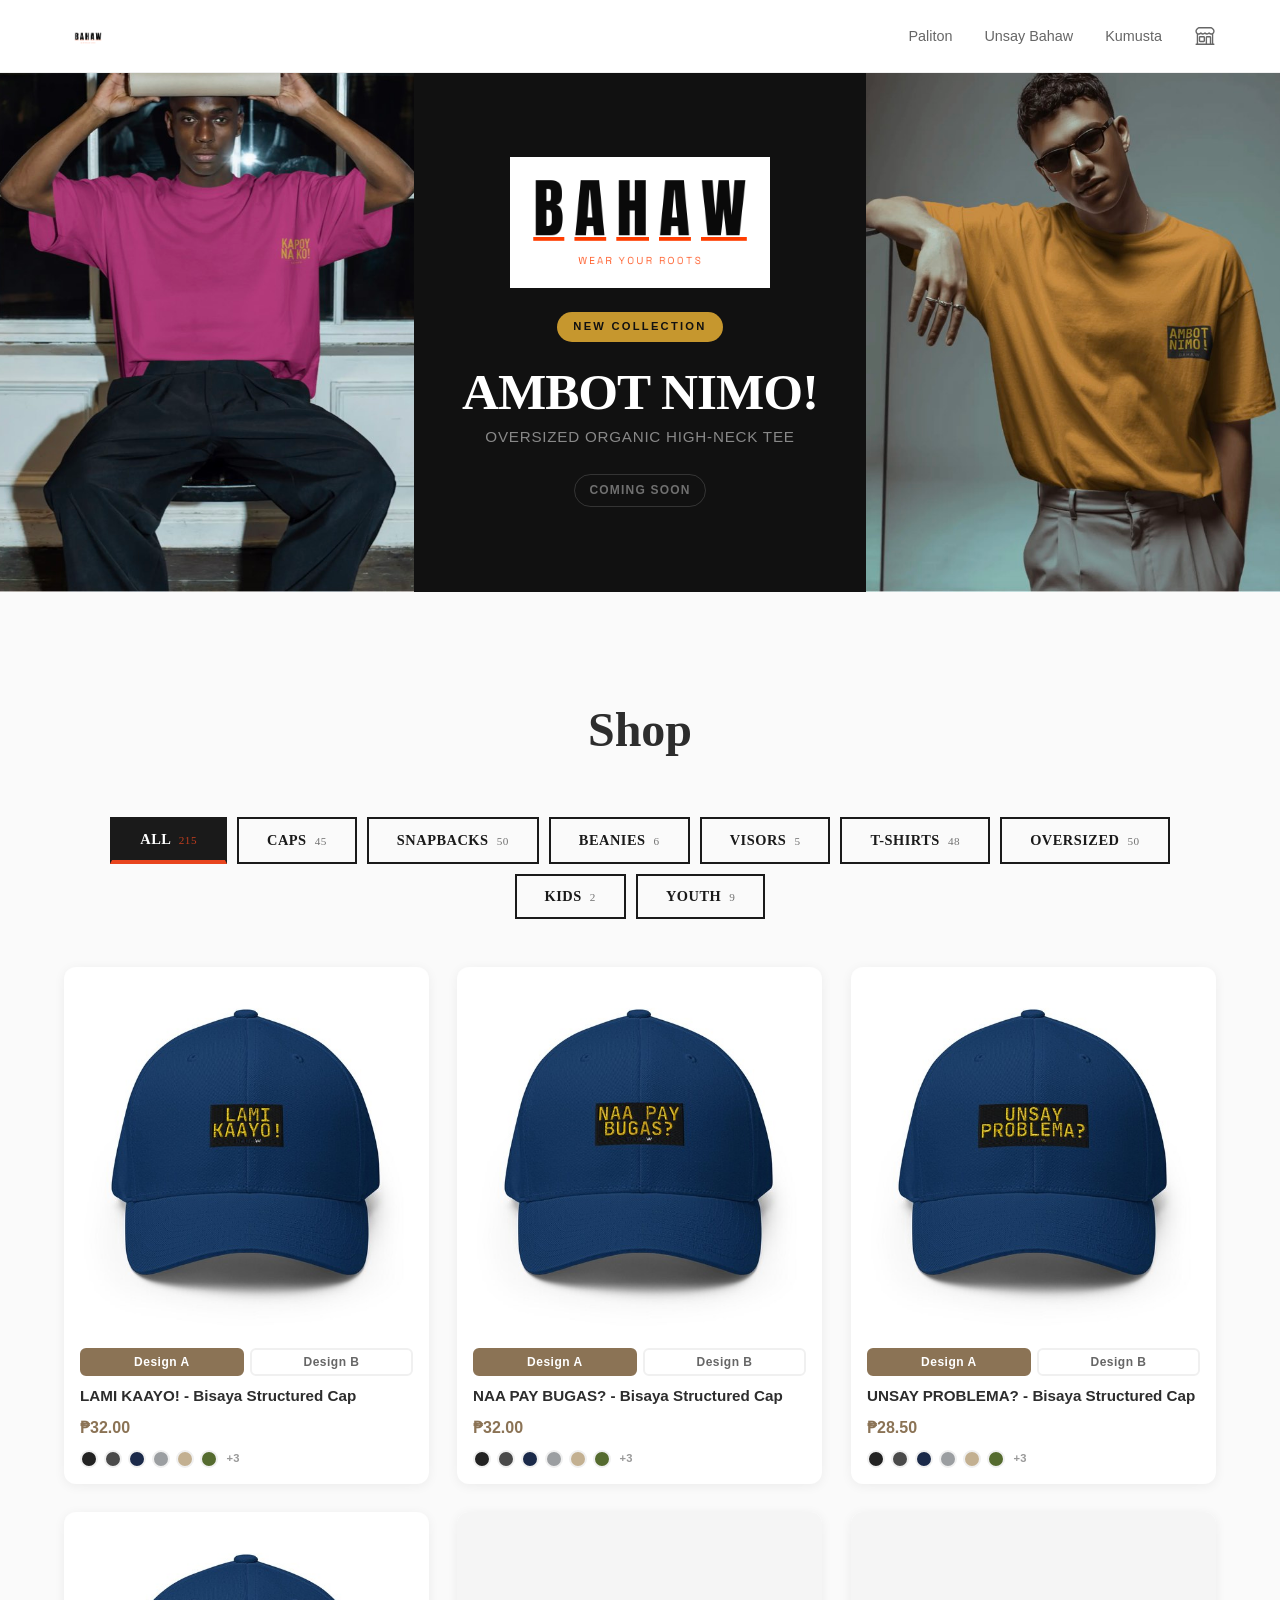
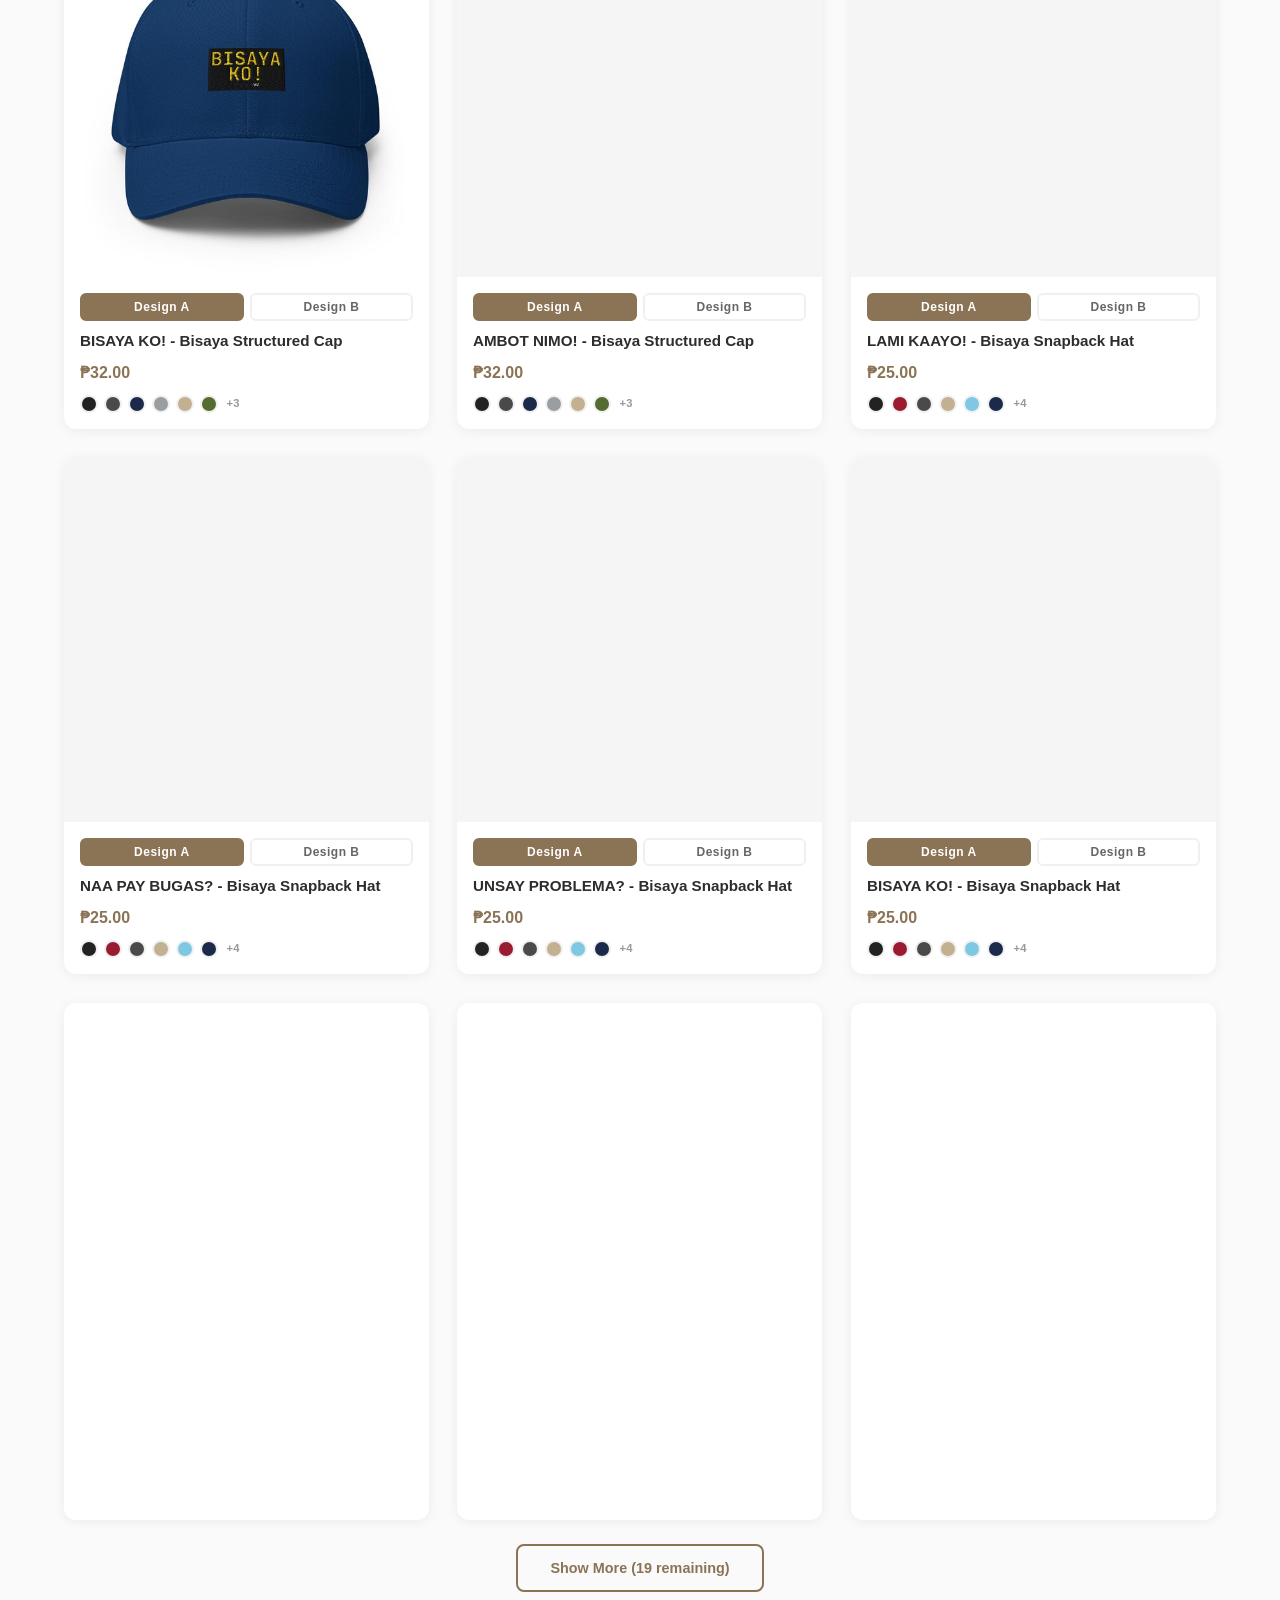
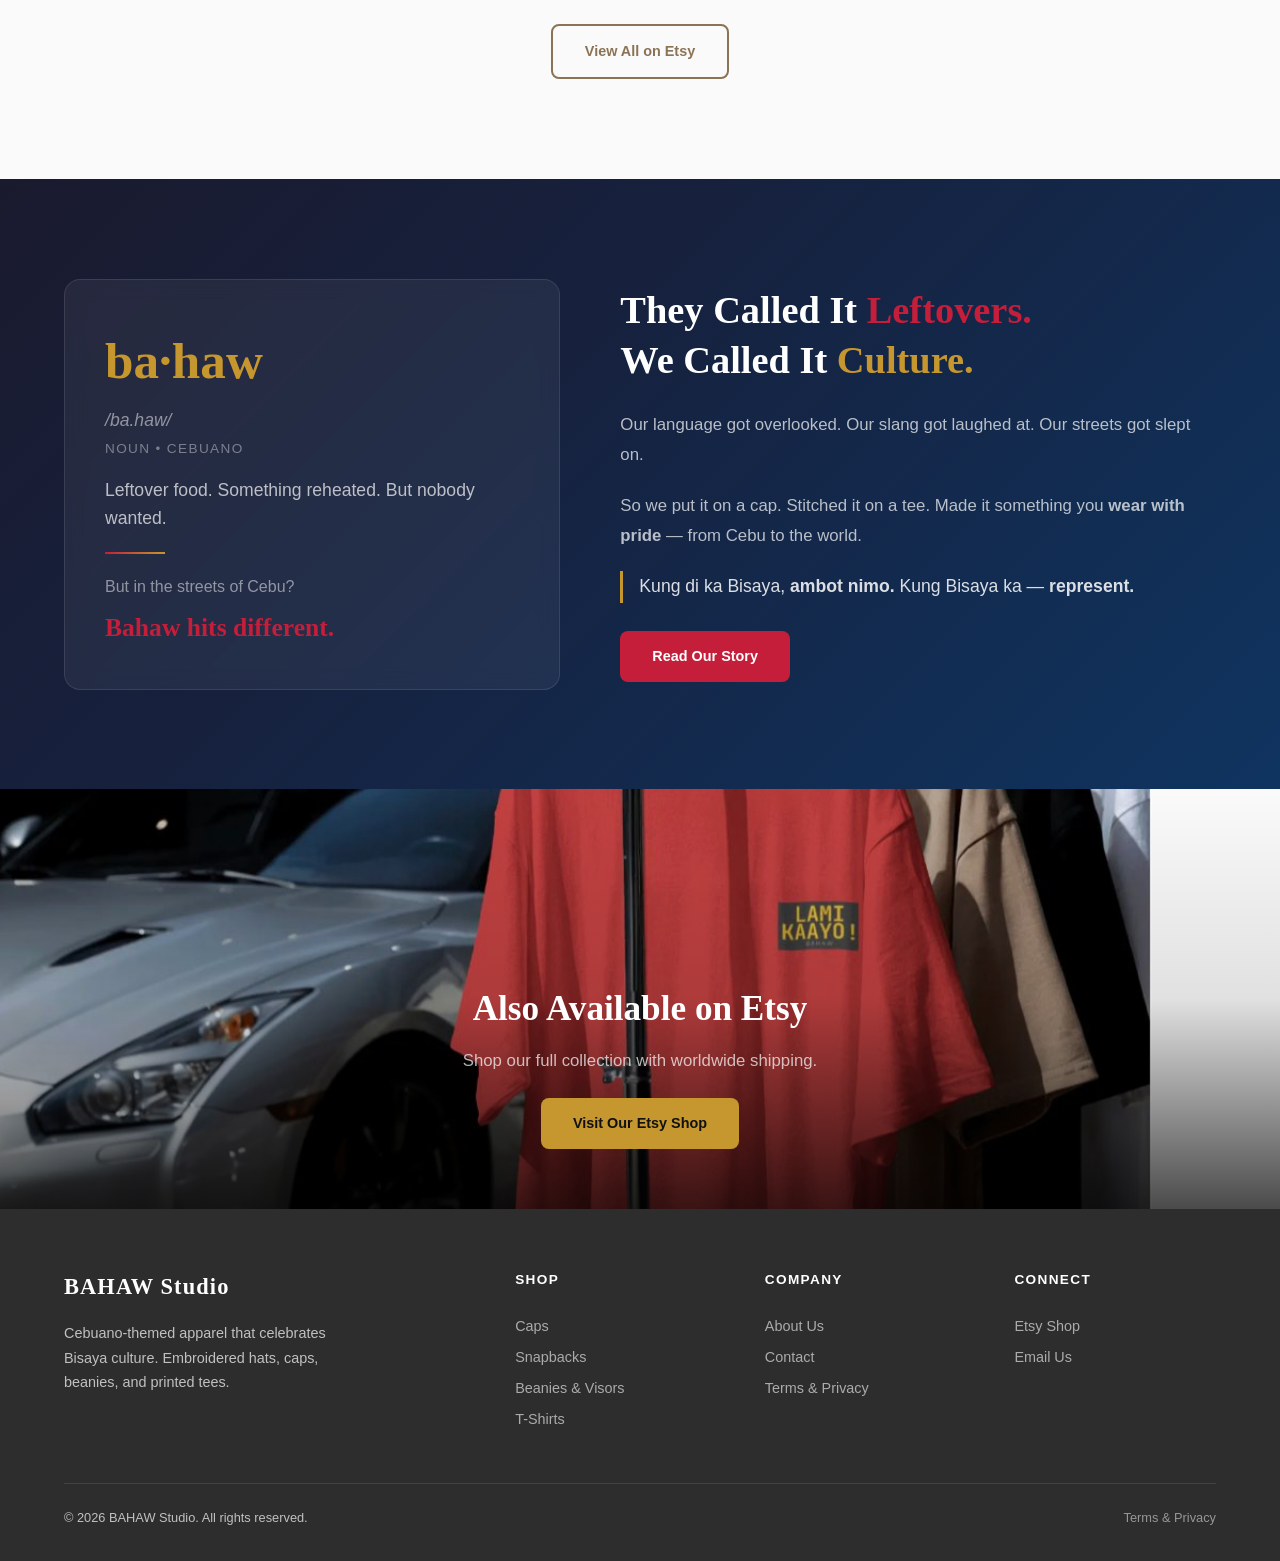
==== commit 9d11f7bd: "Fix oversized page lag: debounce renders, lazy load images, defer scripts, scope observers - Debounc" ====
--- a/index.html
+++ b/index.html
@@ -21,7 +21,7 @@
     <nav class="nav" id="nav">
         <div class="nav-inner">
             <a href="index.html" class="nav-logo">
-                <img src="BAHAW-Studio-PP.png" alt="BAHAW Studio">
+                <img src="BAHAW-Studio-PP.png" alt="BAHAW Studio" width="40" height="40">
             </a>
             <button class="nav-toggle" id="navToggle" aria-label="Menu">
                 <span></span>
@@ -45,17 +45,17 @@
     <section class="new-drop">
         <div class="new-drop-inner">
             <div class="new-drop-img">
-                <img src="images/new-drop-left.jpg" alt="KAPOY NA KO! Oversized Organic Tee — BAHAW Studio">
+                <img src="images/new-drop-left.jpg" alt="KAPOY NA KO! Oversized Organic Tee — BAHAW Studio" width="400" height="500" decoding="async">
             </div>
             <div class="new-drop-center">
-                <img src="BAHAW-Studio-PP-trimmed.png" alt="BAHAW Studio" class="new-drop-logo">
+                <img src="BAHAW-Studio-PP-trimmed.png" alt="BAHAW Studio" class="new-drop-logo" width="80" height="80" decoding="async">
                 <span class="new-drop-tag">New Collection</span>
                 <h2 class="new-drop-title">AMBOT NIMO!</h2>
                 <p class="new-drop-subtitle">Oversized Organic High-Neck Tee</p>
                 <span class="new-drop-label">Coming Soon</span>
             </div>
             <div class="new-drop-img">
-                <img src="images/new-drop-right.jpg" alt="AMBOT NIMO! Oversized Organic Tee — BAHAW Studio">
+                <img src="images/new-drop-right.jpg" alt="AMBOT NIMO! Oversized Organic Tee — BAHAW Studio" width="400" height="500" decoding="async">
             </div>
         </div>
     </section>
@@ -112,7 +112,7 @@
 
     <!-- LIFESTYLE BANNER -->
     <section class="lifestyle-banner">
-        <img src="images/lifestyle-banner.jpg" alt="BAHAW Studio Streetwear Collection" class="lifestyle-banner-img" loading="lazy">
+        <img src="images/lifestyle-banner.jpg" alt="BAHAW Studio Streetwear Collection" class="lifestyle-banner-img" loading="lazy" width="1200" height="400" decoding="async">
         <div class="lifestyle-banner-content">
             <h3>Also Available on Etsy</h3>
             <p>Shop our full collection with worldwide shipping.</p>
@@ -154,13 +154,15 @@
         </div>
     </footer>
 
-    <script src="data/products.js"></script>
+    <script src="data/products.js" defer></script>
     <!-- cart.js removed — purchases handled via Etsy -->
-    <script src="js/app.js"></script>
-    <script src="js/products.js"></script>
+    <script src="js/app.js" defer></script>
+    <script src="js/products.js" defer></script>
     <script>
         if ('serviceWorker' in navigator) {
-            navigator.serviceWorker.register('sw.js');
+            window.addEventListener('load', function() {
+                navigator.serviceWorker.register('sw.js');
+            });
         }
     </script>
 </body>
--- a/css/style.css
+++ b/css/style.css
@@ -474,6 +474,7 @@
     height: 100%;
     object-fit: cover;
     transition: transform 0.5s;
+    will-change: transform;
 }
 
 .product-card:hover .product-card-img img {
@@ -562,6 +563,43 @@
     text-decoration: line-through;
 }
 
+.product-card-link {
+    display: block;
+    text-decoration: none;
+    color: inherit;
+}
+
+.design-toggle {
+    display: flex;
+    gap: 6px;
+    margin-bottom: 8px;
+}
+
+.design-btn {
+    flex: 1;
+    padding: 5px 10px;
+    border: 2px solid var(--border-light);
+    border-radius: 6px;
+    background: transparent;
+    color: var(--text-light);
+    font-size: 0.75rem;
+    font-weight: 600;
+    cursor: pointer;
+    transition: all 0.2s;
+    letter-spacing: 0.5px;
+}
+
+.design-btn:hover {
+    border-color: var(--primary);
+    color: var(--primary);
+}
+
+.design-btn.active {
+    background: var(--primary);
+    border-color: var(--primary);
+    color: #fff;
+}
+
 .product-card-colors {
     display: flex;
     gap: 6px;
@@ -581,6 +619,17 @@
 .color-dot:hover {
     border-color: var(--text);
     transform: scale(1.2);
+}
+
+.color-dot-more {
+    display: inline-flex;
+    align-items: center;
+    justify-content: center;
+    font-size: 0.7rem;
+    font-weight: 600;
+    color: var(--text-muted);
+    min-width: 18px;
+    height: 18px;
 }
 
 /* --- VARIANT THUMBNAILS --- */
@@ -629,6 +678,8 @@
     transition: transform 0.3s, box-shadow 0.3s;
     text-decoration: none;
     color: inherit;
+    content-visibility: auto;
+    contain-intrinsic-size: auto 300px;
     display: block;
 }
 
